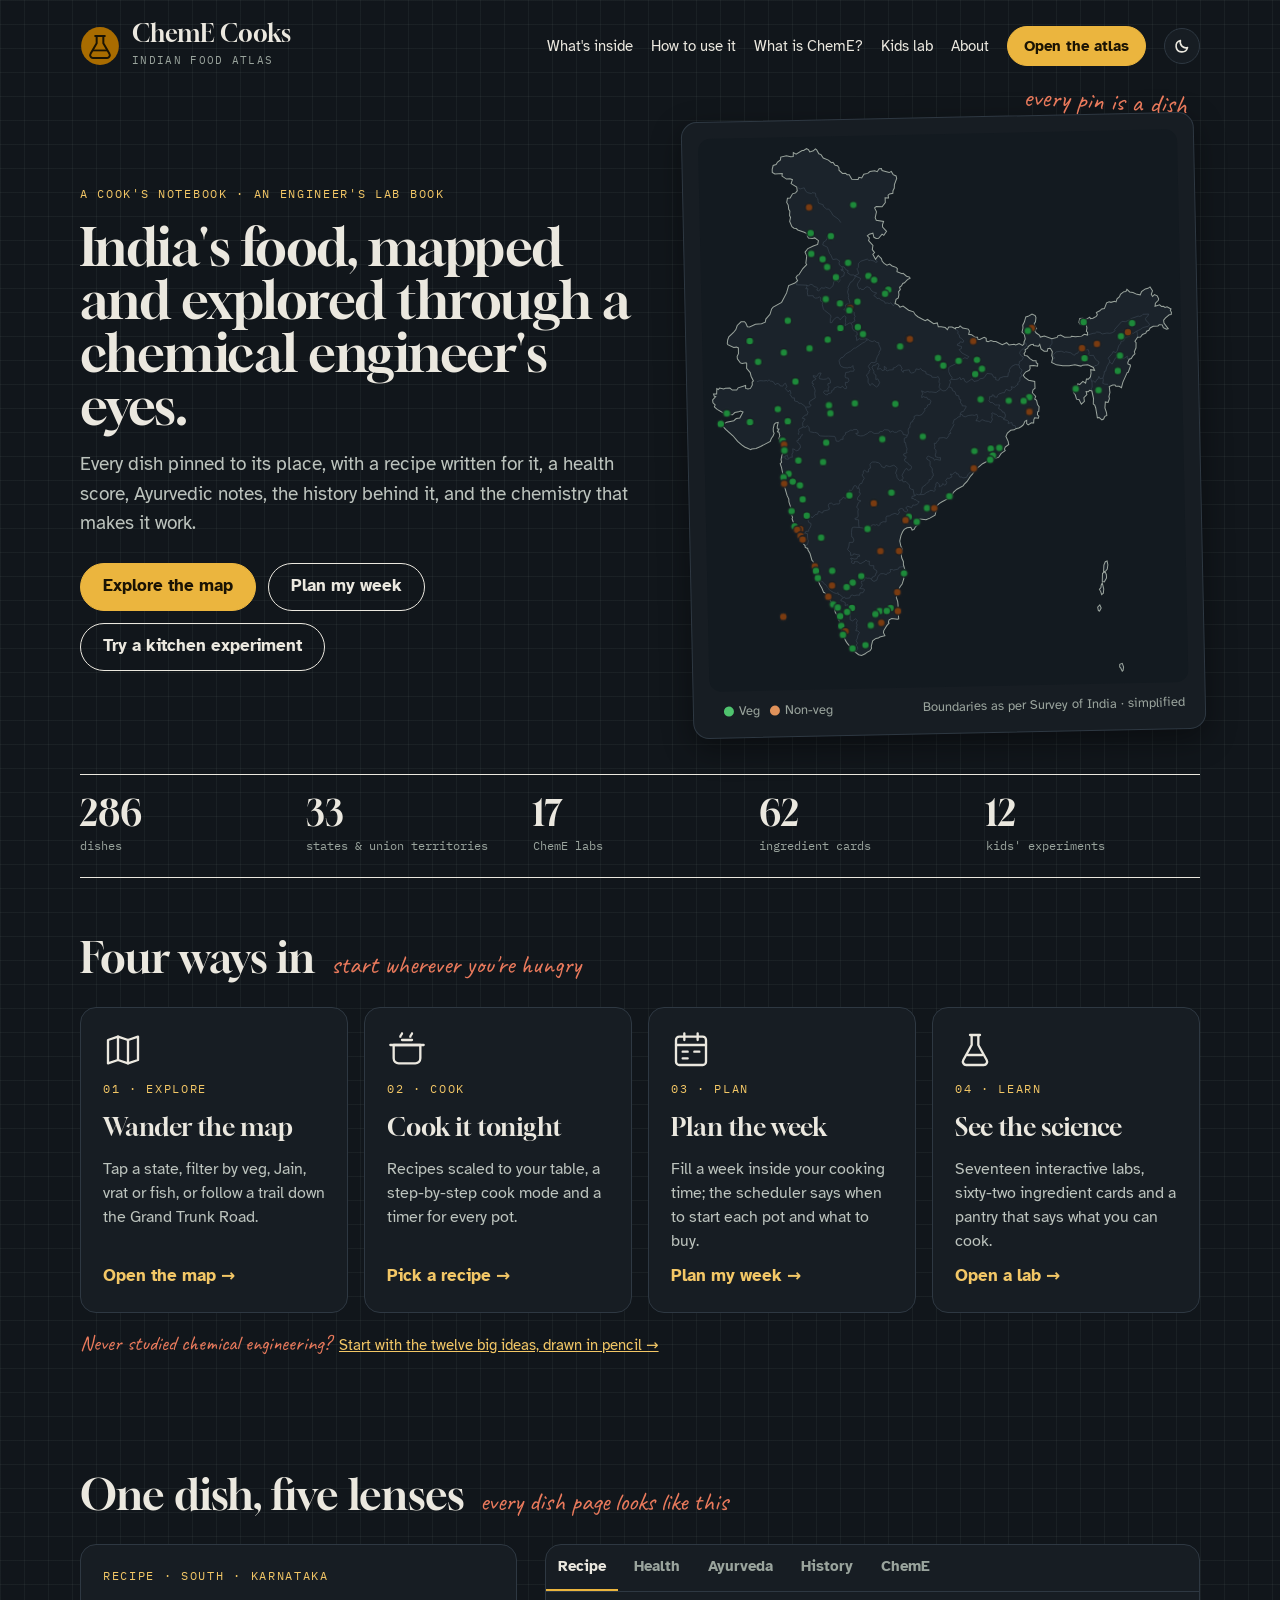
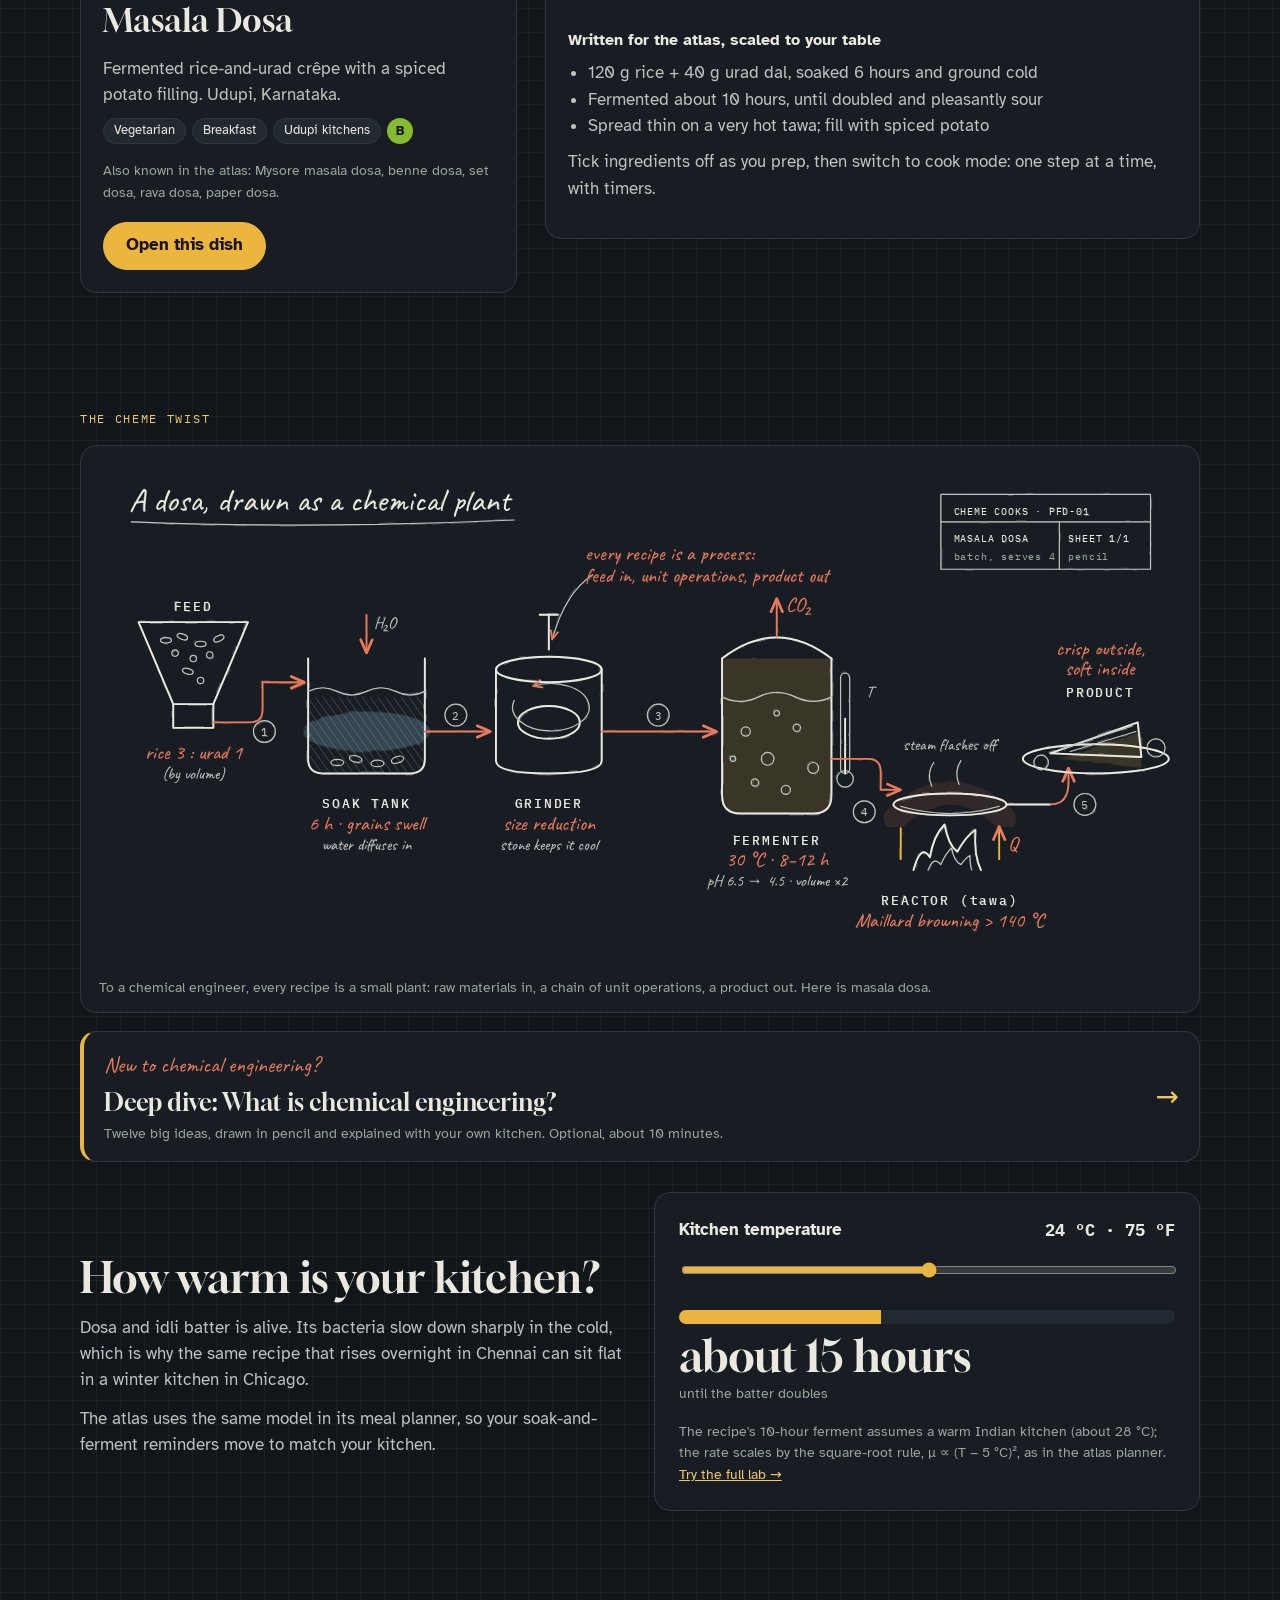
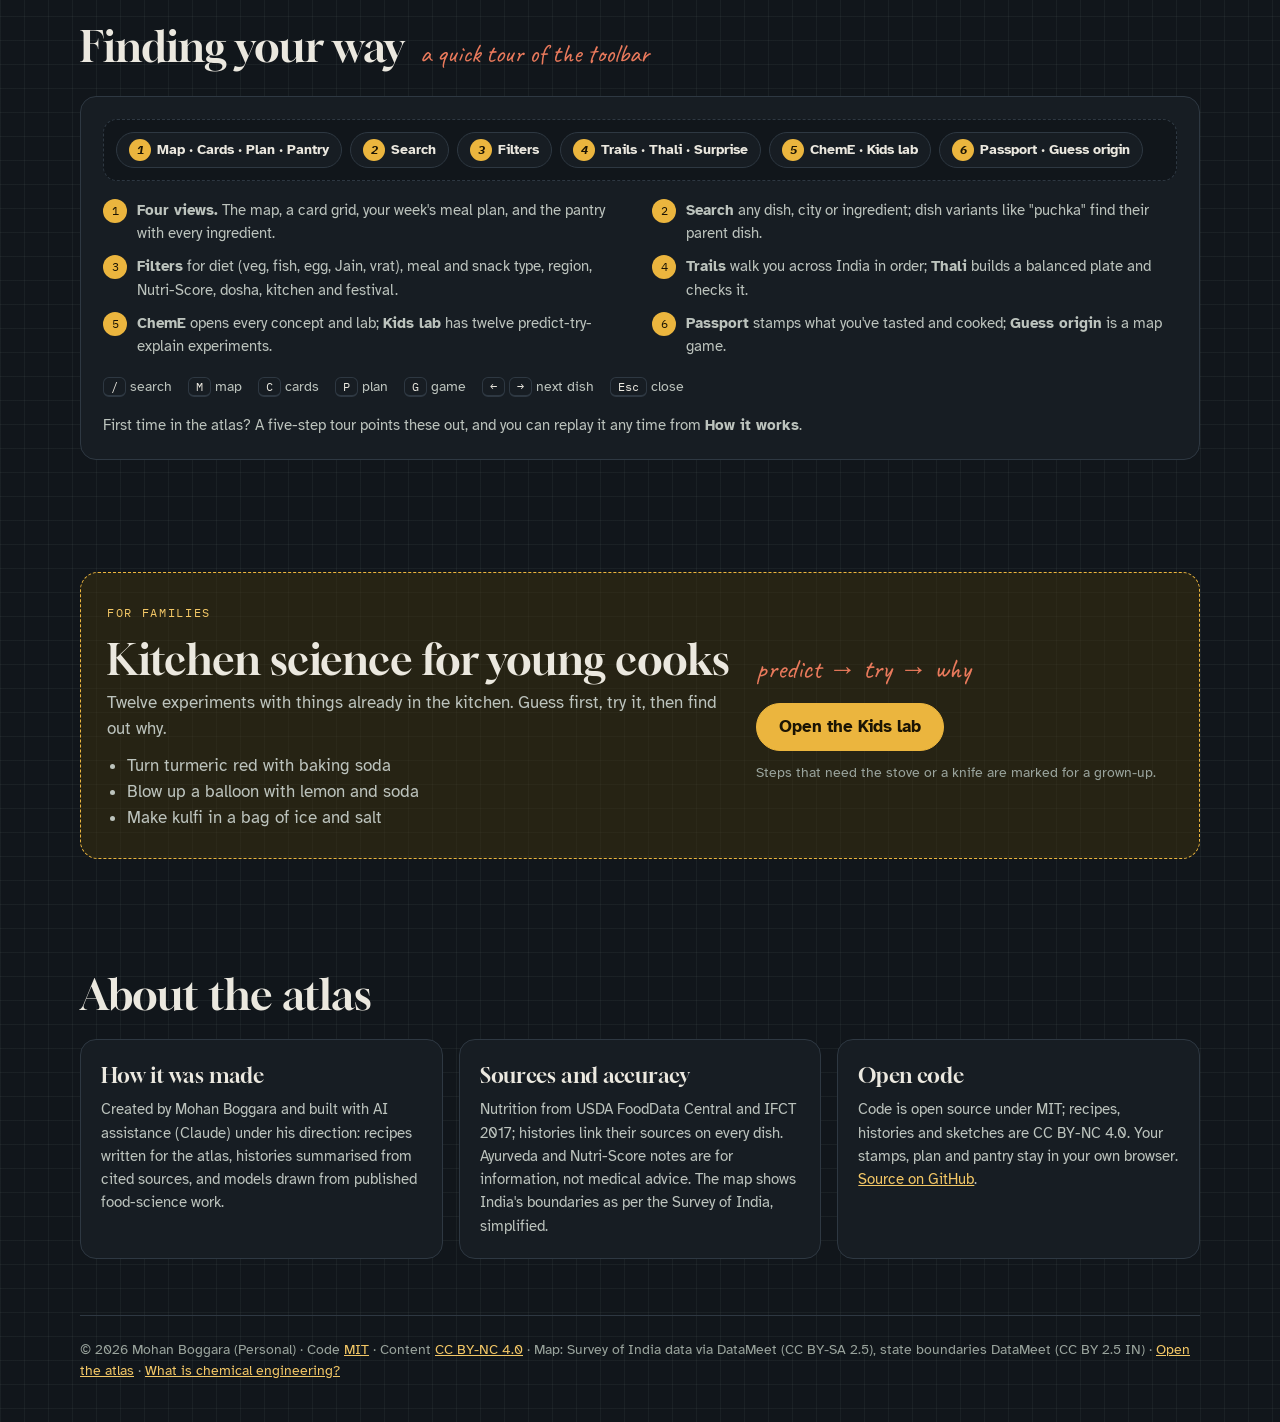
==== docs/index.html @ 9b55e1ed "Link the 'What is chemical engineering?' primer from across the atlas and landing page Co-Authored-B" ====
<!doctype html>
<html lang="en">
<head>
<meta charset="utf-8">
<meta name="viewport" content="width=device-width, initial-scale=1">
<title>ChemE Cooks: India's food, mapped and explored through a chemical engineer's eyes</title>
<meta name="description" content="An interactive atlas of 286 Indian dishes: recipes, Nutri-Score, Ayurveda, history, chemical-engineering labs, a meal planner and kitchen science for kids.">
<meta property="og:title" content="ChemE Cooks: India's food, mapped and explored through a chemical engineer's eyes">
<meta property="og:description" content="286 Indian dishes on a map, with recipes, history and the chemistry that makes them work.">
<link rel="preconnect" href="https://fonts.googleapis.com">
<link rel="stylesheet" href="https://fonts.googleapis.com/css2?family=Gloock&family=Atkinson+Hyperlegible:wght@400;700&family=IBM+Plex+Mono:wght@400;500&family=Caveat:wght@600&display=swap">
<link rel="icon" href="data:image/svg+xml,%3Csvg xmlns='http://www.w3.org/2000/svg' viewBox='0 0 36 36'%3E%3Ccircle cx='18' cy='18' r='17' fill='%23a96c00'/%3E%3Cpath d='M13 9h10M15 9v6.5L9.5 25a2.5 2.5 0 0 0 2.2 3.8h12.6a2.5 2.5 0 0 0 2.2-3.8L21 15.5V9' fill='none' stroke='%231b1404' stroke-width='1.8'/%3E%3C/svg%3E">
<script>(function(){var t;try{t=localStorage.getItem("cc-theme")}catch(e){}document.documentElement.setAttribute("data-theme",t==="light"?"light":"dark")})();</script>
<style>
:root{
  --paper:#eef1ea; --panel:#fafbf7; --panel-2:#e3e8dd; --rule:#cfd6c8; --grid:rgba(52,92,72,.08);
  --ink:#1b222a; --ink-2:#3e4852; --muted:#5d6862;
  --turmeric:#a96c00; --turmeric-ink:#7a4d00; --turmeric-soft:#f4e2ad; --chili:#b1381d; --veg:#1d8a3a; --nonveg:#7a3b10;
  --land:#fbfbf6; --sea:#e1e8e5; --state-line:#b8c1b4; --border:#46505b;
  --f-display:"Gloock",Georgia,serif; --f-body:"Atkinson Hyperlegible",system-ui,-apple-system,"Segoe UI",sans-serif;
  --f-mono:"IBM Plex Mono",ui-monospace,Menlo,monospace; --f-hand:"Caveat",cursive;
  --shadow:0 10px 30px rgba(27,34,42,.10);
}
@media (prefers-color-scheme: dark){:root:not([data-theme="light"]){
  --paper:#11161b; --panel:#171d23; --panel-2:#212931; --rule:#2e3842; --grid:rgba(200,225,210,.05);
  --ink:#ebe8df; --ink-2:#bcc3bd; --muted:#9aa49d;
  --turmeric:#ebb53e; --turmeric-ink:#f3c766; --turmeric-soft:#40330f; --chili:#ea7a5c; --veg:#4fc36e; --nonveg:#e0925a;
  --land:#1b232b; --sea:#131a20; --state-line:#3a4652; --border:#9aa49d; --shadow:0 10px 30px rgba(0,0,0,.4);
}}
:root[data-theme="dark"]{
  --paper:#11161b; --panel:#171d23; --panel-2:#212931; --rule:#2e3842; --grid:rgba(200,225,210,.05);
  --ink:#ebe8df; --ink-2:#bcc3bd; --muted:#9aa49d;
  --turmeric:#ebb53e; --turmeric-ink:#f3c766; --turmeric-soft:#40330f; --chili:#ea7a5c; --veg:#4fc36e; --nonveg:#e0925a;
  --land:#1b232b; --sea:#131a20; --state-line:#3a4652; --border:#9aa49d; --shadow:0 10px 30px rgba(0,0,0,.4);
}
*{box-sizing:border-box}
html{scroll-behavior:smooth}
body{margin:0;background-color:var(--paper);background-image:linear-gradient(var(--grid) 1px,transparent 1px),linear-gradient(90deg,var(--grid) 1px,transparent 1px);background-size:24px 24px;color:var(--ink);font-family:var(--f-body);font-size:17px;line-height:1.55}
a{color:var(--turmeric-ink)}a:hover{color:var(--chili)}
.wrap{max-width:1160px;margin:0 auto;padding:0 20px}
.mono{font-family:var(--f-mono)}
.kick{font-family:var(--f-mono);font-size:12px;letter-spacing:.14em;color:var(--turmeric-ink);text-transform:uppercase}
.hand{font-family:var(--f-hand);color:var(--chili)}
h1,h2,h3{font-family:var(--f-display);font-weight:400;margin:0}
h2{font-size:clamp(30px,4vw,42px);line-height:1.1}
section{padding:56px 0}
.btn{display:inline-flex;align-items:center;justify-content:center;min-height:48px;padding:0 22px;border-radius:999px;font-weight:700;text-decoration:none;border:1.5px solid var(--ink);color:var(--ink);background:transparent}
.btn:hover{background:var(--panel);color:var(--ink)}
.btn.acc{background:var(--turmeric);border-color:var(--turmeric);color:#1b1404}.btn.acc:hover{filter:brightness(1.05);color:#1b1404}
.card{background:var(--panel);border:1px solid var(--rule);border-radius:16px}
/* header */
.top{display:flex;justify-content:space-between;align-items:center;gap:14px;flex-wrap:wrap;padding:20px 0}
.brand{display:flex;align-items:center;gap:12px;text-decoration:none;color:var(--ink)}
.brand b{font-family:var(--f-display);font-weight:400;font-size:24px;line-height:1.1;display:block}
.brand small{font-family:var(--f-mono);font-size:11px;letter-spacing:.12em;color:var(--muted)}
.nav{display:flex;gap:18px;align-items:center;flex-wrap:wrap}
.nav a{color:var(--ink);text-decoration:none;font-size:15px}.nav a:hover{color:var(--turmeric-ink)}
.nav .btn{min-height:40px;font-size:15px;padding:0 16px}
/* hero */
.hero{display:grid;grid-template-columns:minmax(0,1.05fr) minmax(0,.95fr);gap:40px;align-items:center;padding:24px 0 40px}
.hero h1{font-size:clamp(34px,4.4vw,52px);line-height:1.02;letter-spacing:-.01em;margin:14px 0 18px}
.hero p.lead{font-size:19px;color:var(--ink-2);max-width:560px;margin:0 0 24px}
.ctas{display:flex;gap:12px;flex-wrap:wrap}
.mapcard{position:relative;padding:16px;transform:rotate(-1.2deg);box-shadow:var(--shadow)}
.mapcard .note{position:absolute;right:6px;top:-34px;font-size:27px;transform:rotate(4deg)}
.hmap{display:block;width:100%;height:auto;background:var(--sea);border-radius:12px}
.hmap .hl{fill:var(--land)}.hmap .hs{fill:none;stroke:var(--state-line);stroke-width:.7}.hmap .hb{fill:none;stroke:var(--border);stroke-width:1.1}
.hmap circle{stroke:var(--panel);stroke-width:1.4;opacity:0;animation:drop .5s cubic-bezier(.2,1.4,.4,1) forwards;transform-box:fill-box;transform-origin:center}
@keyframes drop{from{opacity:0;transform:translateY(-14px) scale(.6)}to{opacity:1;transform:none}}
.mapcap{display:flex;justify-content:space-between;gap:10px;flex-wrap:wrap;padding:10px 4px 0;font-size:13px;color:var(--muted)}
.mapcap i{display:inline-block;width:10px;height:10px;border-radius:50%;margin:0 5px 0 10px;vertical-align:-1px}
/* stats */
.stats{display:grid;grid-template-columns:repeat(5,minmax(0,1fr));gap:12px;border-top:1.5px solid var(--ink);border-bottom:1.5px solid var(--ink);padding:18px 0}
.stats b{font-family:var(--f-display);font-weight:400;font-size:36px;display:block;line-height:1.1}
.stats span{font-family:var(--f-mono);font-size:12px;color:var(--muted)}
/* four ways */
.shead{display:flex;align-items:baseline;gap:16px;flex-wrap:wrap;margin-bottom:22px}
.shead .hand{font-size:26px}
.ways{display:grid;grid-template-columns:repeat(4,minmax(0,1fr));gap:16px}
.way{padding:22px;display:flex;flex-direction:column;gap:10px;text-decoration:none;color:var(--ink);transition:transform .15s,box-shadow .15s}
.way:hover{transform:translateY(-3px);box-shadow:var(--shadow);color:var(--ink)}
.way h3{font-size:25px}.way p{margin:0;font-size:15.5px;color:var(--ink-2)}
.way .go{margin-top:auto;font-weight:700;color:var(--turmeric-ink)}
.way svg{stroke:var(--ink)}
/* lenses */
.lens{display:grid;grid-template-columns:minmax(0,.8fr) minmax(0,1.2fr);gap:28px;align-items:start}
.dishcard{padding:22px;display:flex;flex-direction:column;gap:10px}
.dishcard h3{font-size:32px}
.chips{display:flex;gap:6px;flex-wrap:wrap}
.chip{font-size:12.5px;border:1px solid var(--rule);border-radius:999px;padding:2px 10px;background:var(--panel-2)}
.ns{display:inline-grid;place-items:center;width:26px;height:26px;border-radius:50%;background:#85bb2f;color:#1b1404;font-weight:700;font-size:13px}
.tabs{display:flex;gap:4px;flex-wrap:wrap;border-bottom:1px solid var(--rule);margin-bottom:16px}
.tabs button{font:inherit;font-weight:700;font-size:15px;border:0;background:none;color:var(--muted);padding:10px 12px;border-bottom:2.5px solid transparent;cursor:pointer;min-height:44px}
.tabs button[aria-selected="true"]{color:var(--ink);border-bottom-color:var(--turmeric)}
.tabpanel{padding:20px 22px;min-height:230px}
.tabpanel h4{margin:0 0 8px;font-size:16px}
.tabpanel p{margin:0 0 10px;color:var(--ink-2)}
.tabpanel ul{margin:0 0 10px;padding-left:20px;color:var(--ink-2)}
.dosha{display:flex;gap:8px}.dosha span{font-family:var(--f-mono);font-size:13px;border:1px solid var(--rule);border-radius:8px;padding:4px 10px}
.pfd{display:flex;align-items:center;flex-wrap:wrap;gap:6px;margin:8px 0}
.pfd div{border:1.5px solid var(--ink);border-radius:8px;padding:6px 10px;font-size:14px;background:var(--panel)}
.pfd em{font-style:normal;color:var(--muted)}
.waysnote{margin:14px 0 0;font-size:15px}.waysnote .hand{font-size:21px;margin-right:4px}
/* chemE twist */
.deeplink{display:grid;grid-template-columns:1fr auto;gap:2px 16px;align-items:center;padding:16px 20px;margin:-8px 0 30px;text-decoration:none;color:var(--ink);border-left:4px solid var(--turmeric)}
.deeplink:hover{border-color:var(--turmeric);color:var(--ink)}.deeplink:hover .arr{transform:translateX(4px)}
.deeplink .hand{font-size:22px;grid-column:1}.deeplink b{font-family:var(--f-display);font-weight:400;font-size:24px;grid-column:1}
.deeplink small{color:var(--muted);font-size:14px;grid-column:1}.deeplink .arr{grid-column:2;grid-row:1/4;font-size:28px;color:var(--turmeric-ink);transition:transform .2s}
.pfdsk{width:100%;height:auto;display:block;--pencil:var(--ink-2);--lead:var(--ink)}
.pfdsk #pfdArt{filter:url(#pA)}
.pfdsk .ghost{opacity:.28}
.pfdsk .ln{fill:none;stroke:var(--lead);stroke-width:2.1;stroke-linecap:round;stroke-linejoin:round}
.pfdsk .ln.thin{stroke-width:1.3;stroke:var(--pencil)}
.pfdsk .hl{stroke:var(--pencil);stroke-width:1;opacity:.55}
.pfdsk .hfill{opacity:.7}
.pfdsk .pipe{fill:none;stroke:var(--chili);stroke-width:2;stroke-linecap:round}
.pfdsk .pipe.q{stroke:var(--turmeric)}
.pfdsk .mk{fill:none;stroke:var(--chili);stroke-width:1.6;stroke-linecap:round;stroke-linejoin:round}
.pfdsk .grain *{fill:none;stroke:var(--pencil);stroke-width:1.3}
.pfdsk .bub *{fill:none;stroke:var(--pencil);stroke-width:1.3}
.pfdsk .hd{font-family:var(--f-hand);font-size:36px;fill:var(--lead)}
.pfdsk .lb{font-family:var(--f-mono);font-size:14px;letter-spacing:.14em;fill:var(--lead);font-weight:500}
.pfdsk .nt{font-family:var(--f-hand);font-size:22px;fill:var(--chili)}
.pfdsk .nt.sm{font-size:18px;fill:var(--ink-2)}
.pfdsk .sn{font-family:var(--f-mono);font-size:12px;fill:var(--pencil)}
.pfdsk .tb{font-family:var(--f-mono);font-size:11px;letter-spacing:.08em;fill:var(--lead)}
.pfdsk .tb.sm{fill:var(--muted)}
.pfdsk .w-blue{fill:#7fb2c9;opacity:.28}
.pfdsk .w-yel{fill:var(--turmeric);opacity:.16}
.pfdsk .w-red{fill:none;stroke:var(--chili);stroke-width:26;opacity:.12;stroke-linecap:round}
.pfdsk #pfdWash{filter:url(#pfdB)}
.pfdfig{margin:14px 0 26px;padding:12px}
.pfdscroll{overflow-x:auto;-webkit-overflow-scrolling:touch}
.pfdfig figcaption{font-size:14px;color:var(--muted);margin:8px 6px 2px}
@media (max-width:760px){.pfdscroll .pfdsk{min-width:760px}.pfdfig figcaption::after{content:" Swipe sideways to see the whole plant."}}

.twist{display:grid;grid-template-columns:minmax(0,1fr) minmax(0,1fr);gap:28px;align-items:center}
.lab{padding:24px}
.lab label{display:flex;justify-content:space-between;font-weight:700;margin-bottom:8px}
.lab input[type=range]{width:100%;accent-color:var(--turmeric);height:32px}
.gauge{height:14px;border-radius:7px;background:var(--panel-2);overflow:hidden;margin:16px 0 8px}
.gauge i{display:block;height:100%;background:var(--turmeric);transition:width .25s}
.big{font-family:var(--f-display);font-size:44px;line-height:1.1}
.lab small{color:var(--muted)}
/* nav guide */
.guide{padding:22px}
.bar{display:flex;flex-wrap:wrap;gap:8px;align-items:center;padding:12px;border:1px dashed var(--rule);border-radius:14px;background:var(--paper)}
.bar span{display:inline-flex;align-items:center;gap:6px;border:1px solid var(--rule);background:var(--panel);border-radius:999px;padding:6px 12px;font-size:14px;font-weight:700}
.bar .n{display:inline-grid;place-items:center;width:22px;height:22px;border-radius:50%;background:var(--turmeric);color:#1b1404;font-size:12px;font-family:var(--f-mono)}
.legend{display:grid;grid-template-columns:repeat(2,minmax(0,1fr));gap:10px 24px;margin-top:18px}
.legend div{display:flex;gap:10px;align-items:flex-start;font-size:15px;color:var(--ink-2)}
.legend .n{flex:none;display:inline-grid;place-items:center;width:24px;height:24px;border-radius:50%;background:var(--turmeric);color:#1b1404;font-size:12px;font-family:var(--f-mono)}
.keys{display:flex;gap:16px;flex-wrap:wrap;margin-top:18px;font-size:14px;color:var(--ink-2)}
kbd{font-family:var(--f-mono);font-size:12px;border:1px solid var(--rule);border-bottom-width:2px;border-radius:6px;padding:1px 7px;background:var(--panel);color:var(--ink)}
/* families + about */
.fam{display:grid;grid-template-columns:minmax(0,1.2fr) minmax(0,.8fr);gap:24px;align-items:center;padding:26px;border:1.5px dashed var(--turmeric);border-radius:18px;background:color-mix(in srgb,var(--turmeric-soft) 45%,transparent)}
.fam ul{margin:10px 0 0;padding-left:20px;color:var(--ink-2)}
.about{display:grid;grid-template-columns:repeat(3,minmax(0,1fr));gap:16px}
.about .card{padding:20px}.about h3{font-size:21px;margin-bottom:6px}.about p{margin:0;font-size:15px;color:var(--ink-2)}
footer{border-top:1px solid var(--rule);padding:24px 0 40px;font-size:13.5px;color:var(--muted)}
/* reveal */
.rv{opacity:0;transform:translateY(14px);transition:opacity .6s,transform .6s}.rv.on{opacity:1;transform:none}
@media (prefers-reduced-motion:reduce){*{animation:none!important;transition:none!important}.hmap circle{opacity:1}.rv{opacity:1;transform:none}html{scroll-behavior:auto}}
@media (max-width:900px){
  .hero,.lens,.twist,.fam{grid-template-columns:1fr}
  .ways{grid-template-columns:repeat(2,minmax(0,1fr))}
  .about{grid-template-columns:1fr}
  .stats{grid-template-columns:repeat(3,minmax(0,1fr))}
  .mapcard{transform:none}
}
@media (max-width:560px){
  body{font-size:16px}
  .ways,.legend{grid-template-columns:1fr}
  .stats{grid-template-columns:repeat(2,minmax(0,1fr))}
  .nav a:not(.btn){display:none}
  section{padding:40px 0}
}
.themebtn{display:inline-flex;align-items:center;justify-content:center;width:36px;height:36px;border-radius:999px;border:1px solid var(--rule);background:var(--panel,transparent);color:var(--ink);cursor:pointer;padding:0;flex:none}
.themebtn:hover{border-color:var(--ink)}.themebtn .i-moon{display:none}
:root[data-theme="dark"] .themebtn .i-sun{display:none}:root[data-theme="dark"] .themebtn .i-moon{display:block}
@media (prefers-color-scheme: dark){:root:not([data-theme="light"]) .themebtn .i-sun{display:none}:root:not([data-theme="light"]) .themebtn .i-moon{display:block}}
</style>
</head>
<body>
<div class="wrap">
<header class="top">
  <a class="brand" href="./">
    <svg width="40" height="40" viewBox="0 0 36 36" aria-hidden="true"><circle cx="18" cy="18" r="17" fill="#a96c00"/><path d="M13 9h10M15 9v6.5L9.5 25a2.5 2.5 0 0 0 2.2 3.8h12.6a2.5 2.5 0 0 0 2.2-3.8L21 15.5V9" fill="none" stroke="#1b1404" stroke-width="1.8" stroke-linejoin="round"/><path d="M11.5 22h13" stroke="#1b1404" stroke-width="1.6"/></svg>
    <span><b>ChemE Cooks</b><small>INDIAN FOOD ATLAS</small></span>
  </a>
  <nav class="nav" aria-label="Main">
    <a href="#lenses">What's inside</a>
    <a href="#guide">How to use it</a>
    <a href="cheme/">What is ChemE?</a>
    <a href="atlas/#kids">Kids lab</a>
    <a href="#about">About</a>
    <a class="btn acc" href="atlas/">Open the atlas</a>
    <button class="themebtn" type="button"><svg class="i-sun" width="16" height="16" viewBox="0 0 16 16" fill="none" stroke="currentColor" stroke-width="1.6" stroke-linecap="round" aria-hidden="true"><circle cx="8" cy="8" r="3"/><path d="M8 1v1.6M8 13.4V15M1 8h1.6M13.4 8H15M3 3l1.1 1.1M11.9 11.9 13 13M3 13l1.1-1.1M11.9 4.1 13 3"/></svg><svg class="i-moon" width="16" height="16" viewBox="0 0 16 16" fill="none" stroke="currentColor" stroke-width="1.6" stroke-linejoin="round" aria-hidden="true"><path d="M13.5 9.6A5.8 5.8 0 0 1 6.4 2.5a5.8 5.8 0 1 0 7.1 7.1z"/></svg></button>
  </nav>
</header>

<main>
<section class="hero" aria-labelledby="h1">
  <div>
    <span class="kick">A cook's notebook · an engineer's lab book</span>
    <h1 id="h1">India's food, mapped and explored through a chemical engineer's eyes.</h1>
    <p class="lead">Every dish pinned to its place, with a recipe written for it, a health score, Ayurvedic notes, the history behind it, and the chemistry that makes it work.</p>
    <div class="ctas">
      <a class="btn acc" href="atlas/">Explore the map</a>
      <a class="btn" href="atlas/#plan">Plan my week</a>
      <a class="btn" href="atlas/#kids">Try a kitchen experiment</a>
    </div>
  </div>
  <div class="card mapcard">
    <span class="note hand" aria-hidden="true">every pin is a dish</span>
    <a href="atlas/" aria-label="Open the atlas map"><svg class="hmap" viewBox="0 0 520 600" role="img" aria-label="Map of India with a pin for each dish's place of origin">
<path d="M82.1,323.9L81.2,320L79.7,319.5L81.3,316.6L79.6,316.3L79.5,314.1L80.6,309.3L77.9,309.8L76.3,311.3L75.1,316.1L75.2,319.2L76,321L74.8,324.1L72.8,326.6L71.6,329.7L61,335.1L56,337.1L51.2,337.7L50.3,338.4L43.7,335.3L40.5,333L36.2,328.9L31.2,322.8L23.5,315.8L19,310.6L17.7,308.2L18.9,305.9L22.7,309.2L24.7,307.9L32.5,306.5L35.2,304.2L39.1,303.7L42.7,297.2L40,296.1L37.9,297L33.8,297.7L31.2,300L26.5,299.5L22.3,298.4L14.7,293.8L11.7,291.1L12.6,288.9L10.3,286.6L10,283.4L13.4,279.9L11.9,279.5L11.1,277.1L14.5,277.1L14.8,271.3L16.3,272.3L17.9,270.7L22.2,271.9L24.2,271.1L29,271L31.5,273.2L36.4,273.3L38,270.9L46.1,268.5L46.1,271.7L48.6,272.3L51.3,271.8L53.4,268L53.3,265L54.7,263.8L52.3,258.6L51.4,254.6L47.6,249.9L47.8,244.6L47.2,243.8L42.9,244.6L40.9,243.9L37.8,239.5L37.6,236.6L39.1,233.8L39.1,227.6L37,226.7L34.1,227.1L27.7,223.9L27.2,222.7L27.7,218.7L29,215.4L33.9,211L36.8,207.6L38.4,203.2L42.6,199.3L46.4,199.3L47.8,201L49.4,204.8L51.8,205.1L58.2,202.4L64.8,201.9L68.9,200.2L69.6,196.9L74.2,191.8L76.1,186L77.8,184.1L87.1,179.1L92.7,169L95.1,161L101.9,158.5L104.9,156L103.3,152.6L104.8,150.1L106.5,149.5L110.9,142.9L115.1,138.7L114.3,137.1L115.4,129.3L113.7,125.2L116.8,121.3L122.7,118.7L127.5,117.1L128.5,113L124.5,109.9L121.7,110.5L117.7,109.9L116.6,108.1L116.5,105.2L113.2,103.5L106.3,100.9L104.6,99.3L102.2,98.9L100,97.2L97.7,91.4L98.7,87.1L97.7,85.1L98.1,80.4L96.9,78.2L96.5,73.7L94.9,70.8L95.8,66.2L98.7,66L101.4,61.6L104.7,60.6L106.6,58.5L106.1,54.2L100.1,50.4L101.6,46.2L99,45.2L95.1,45.4L90.4,42.1L90.7,39.4L82.7,39.6L79.9,37.8L79.9,34.5L81,30.4L84.2,29.4L85.9,26.7L89.1,24.5L89.5,21.4L95.6,20.1L100.2,21.3L103,21L103.2,16.8L106.2,18.7L112.8,14.8L114.5,14.8L117.6,12.9L119.7,14L121.1,16.5L125,15.4L127.2,13.4L128.6,14.5L130.9,18.7L133.2,19.7L135.6,23.4L141.1,25.8L144.3,28.6L146,28.3L148.3,31.5L150.9,32.1L152.4,34.4L152.4,37L156.1,40.6L159.3,40.4L161.1,42.1L163.4,42.1L166.1,47L172.9,47.4L173.9,45.1L176.9,45.9L179.2,42L183.5,41.1L185.9,39.2L191.1,38.4L193.8,39.5L196,36.4L198.5,36.2L199.1,38.3L206.8,40.7L209.1,39.5L211.1,43L214.2,44.5L214.8,47.3L212.2,53.8L212,57.6L210.5,60.5L210.3,63.3L206.7,63.9L205.1,65.2L205.5,68.2L201.8,68L201.9,73.3L198.3,77.6L192,77.2L190.2,78.8L192.1,83L190.6,89.4L191.7,92.2L199.6,93.7L198.3,97.3L198.4,99.6L202.6,104.4L199.5,108.7L197.7,107.4L193.8,111.7L191.1,112L188.8,110.6L187.7,106.1L183.8,107.1L181.7,108.9L183.8,111.1L182.9,114L187.5,119.5L186.7,123.9L189.1,127.2L187.2,129L190,134.5L193,130.4L196.4,133.9L197.2,136.9L199.2,139.2L202.2,141.1L205.2,140.1L207.9,142.1L212.1,143.7L213.5,145.1L213,148.4L218.5,150.8L219.6,150.4L223.3,153.6L226.5,154.6L227.1,155.9L224.2,157.3L220.9,160.7L219,161.4L217.5,164L215.5,165.4L216.2,168L214.3,170.1L214.6,173.4L213.8,176.9L211.4,178.4L210.2,182.9L213.8,184.8L215.5,187L218.8,185.8L224.8,190.5L230.1,192.4L231.9,195.5L234.6,197.8L242.5,202.2L245,201L251.6,205.8L255.6,205L256.6,209.2L259.7,209.2L264.2,210.2L266.4,212.6L267.9,209.7L271.5,209.8L275.2,211.7L275.6,210.4L278.7,210.5L280.3,208.8L283,211.2L289.1,212.4L290.3,214.6L289.4,218.1L292.6,218.5L296.1,221.4L299,221.5L299.2,223.6L301.4,224L306.1,221.7L308.3,222.9L308.4,225.8L310.3,226.5L313.4,225.4L316.2,226.4L318.8,226.4L325.6,230.1L330.4,228L332.9,230.5L338.4,229.8L340.3,230.7L343.9,229.3L347.6,231.4L349.1,229.9L349.3,227.6L350.7,224.4L349.8,219.4L347.3,216.9L348.5,212.6L348.3,209.4L350.1,206L351.8,200.5L354.3,199.9L358.6,197.4L362,199.2L362.8,201.5L362.2,206L360.8,208L361.1,210.1L363.1,213.6L361.5,214.2L361.4,216.3L362.8,218.2L366.3,220.9L367.1,222.7L371.5,221.7L379.6,224.7L385.4,223.4L386.1,221.7L389.2,220.9L393.4,223.4L400.3,223.2L400.9,222.5L405.2,223.2L412,222.6L414.9,220.6L418.4,221.5L418.5,218.8L417.2,217.5L417.9,213.6L417,210L410.7,209.6L409.2,207.6L410.3,203.4L413.7,203.2L414.6,204.9L417.7,204.2L421.2,202.2L422,203.8L424.6,203.4L428.3,201.5L429.5,199.7L428.5,197.2L432.2,195.5L434.4,193.6L437.3,193.2L439.8,187L442.6,186L444.5,186.6L448.6,185.5L450.1,186.2L451.2,182.9L454,180.7L455,178.1L458.8,175.3L461,175.2L462.2,172.9L465.1,175.7L468.7,176.4L472.9,178.5L476.5,179.1L478,175.5L482.1,172.8L485.1,172.2L487.3,170.7L489.9,175L488.5,178.8L489.8,181.2L491.9,179.2L494.9,180.6L496.4,183.9L496,185.4L492.8,188.5L492.3,191.8L497.3,190.4L499.3,192.2L501.4,192L503.1,193.4L505.3,192.6L509.6,195.2L508.8,196.5L510,199L509.6,201.3L507.5,201.4L503.4,204.7L501.3,207L501.6,210.2L506.1,216.5L504.2,217L500.8,215.3L499.7,212.2L496.5,211.9L495,213.3L489.9,213.6L486.5,215.3L485,217.8L482.6,218.7L481.6,220.9L478,222.2L475.9,225L472.7,225.1L469.7,229.4L470.9,230.9L470.7,236.5L468.8,240.9L469.4,243L467.4,244.9L465.3,248.1L463.1,248.7L461.5,252.1L461.6,253.9L464.1,255L464.2,256.4L461.7,262.9L460.7,263L455.7,273.4L454,279.4L451.5,277.8L447.9,277.8L447.1,276.5L444.6,276.4L440.8,277.9L441.4,284.5L440.2,288.7L440.7,291.2L439.1,295.2L436.2,294.5L435.6,301L437.2,306.1L437.5,309.2L435.3,310.2L433.9,313.1L432,313.9L428.9,311.2L427.2,311.7L425.6,300.9L424.6,297.7L423.1,296.6L423.4,290.4L421.8,282.4L419.2,281.6L418,283.1L415.6,282.8L416.3,286.2L413,289.5L413.5,293.5L410.1,296.4L407.8,291.5L405,290.9L403.7,286.1L402.1,284L402.1,281.2L404.3,276.8L405.6,276.8L406.7,274.4L408.9,275L412.3,271.8L415.2,273.7L416.2,269.2L418.3,269.4L420.6,266.9L421.3,263L421,259.2L425.2,260L424,256.9L418,253.9L412.3,254.2L410.5,255.1L404,253.5L397.8,254.4L390.9,254.2L384,253.2L378.8,250.4L380,245.7L379.1,243.2L379.8,238.8L377.8,235.4L375.1,235.2L374.3,238.3L370.9,238.1L367.6,235.6L366.3,230.6L364.8,232.6L359.7,231.8L359.3,230.4L356.5,230.9L353.7,232.6L353.2,234.3L350.3,236.2L350.6,237.9L349.1,240.3L349.5,242.2L352.6,243L355.3,245.9L358.7,248.2L361.9,248.2L362.1,250.5L363.7,251.6L363.4,254.3L359.3,253.5L355.1,253.6L355.3,256.8L354.3,258.5L350.3,260.3L347.7,263.8L349.2,266.1L353.4,269.3L360,270.8L360.2,278L357.9,279.9L357.2,283.1L360.7,287L359.6,289.8L361.6,291.2L362.5,295.9L364.2,298.2L363.7,303.4L362.5,303.8L362.2,306.9L363.7,308.5L363.1,310.8L359.1,310.2L358.2,312.1L357.9,315.8L355.5,315.6L351.9,317.8L350.3,316.3L350.4,312.7L348.4,313.8L346.8,317.3L344.6,319.3L341.7,320.9L338.4,321.5L336.8,322.8L332.8,323.2L329.2,326.1L327.5,329.7L329.8,335.2L330.4,338.5L326.5,341.3L325.6,343.5L326.4,345.1L322,348L319.2,352.1L313.7,354L307.6,355.7L301.6,358.8L293.7,365L290.3,370L288.3,371.9L284.3,377.7L280.8,381L280.3,382.2L273.1,385.9L269.2,389.3L268.2,391.2L264.7,395.2L256.7,399.2L253.4,401.2L248.9,405.4L247.9,407.7L250,408.9L248.8,413.6L243.1,416.7L238.9,418.4L232.4,417.3L230.9,418.1L229,424.3L227.2,425.7L225.7,428.6L223.6,429.2L222.2,426.1L218.1,426.7L215,428.3L213.2,430.8L211.3,435L209.9,440.9L211,446.6L212.5,449.6L211.3,456.4L211.7,459.3L213.4,463.4L213.3,466.5L215,472.7L213.4,479.7L213.5,481.6L211.5,487.6L209.4,490.2L206.7,495L204.9,502L206.3,506.6L206.6,510.2L206.5,517.9L207,525.3L205.6,525.7L199.4,524.7L196.6,526.2L195.7,528.6L196.4,529.8L193.9,532.4L190.5,537.7L190.1,540L191.6,543.2L186.1,544.6L184.4,545.7L181.8,546L178.2,548.6L176.6,554.4L176.8,556.8L175.2,559.2L171.3,561.2L169.8,562.5L165.9,564.1L162.7,563.3L157.2,558.9L150.5,550.5L149,548L145.7,540.6L144.1,531L140.6,521.2L138.2,516.4L137.4,511.9L135.4,506.5L133.3,504.4L132.1,500.9L126.9,494.9L126.1,494.9L124.2,490.1L122.2,486.5L119.3,479.3L117.3,470.4L116.9,466.8L115.5,461.1L114.2,459.9L112.2,452.4L110.1,448.6L109.8,446.8L107.2,445.6L107,443.7L105,441.3L103.4,435.7L101.3,432.9L100.2,429.4L98.2,425.5L96.4,424.3L96.2,422.1L93.5,414.1L94.1,412.7L93.3,410.5L92.9,403.8L90.5,395.9L90.4,392.8L88.6,388.8L86.1,379.3L86.4,377.2L84.7,371.4L84.8,367.2L83.2,358.1L81.9,354.1L83.4,352.8L82.9,349.6L84.1,344.5L85.8,341.8L86,339.9L84.3,334.5L81,326.8ZM448.6,578.7L450,582.7L449.3,586.4L448.4,587.1L446.8,583.6L445.7,582.6L445.9,579.6ZM425.6,514.7L427,518.1L425.2,521.4L423.9,520.8L423.2,517ZM428.7,490.9L430.2,497.5L429.7,502.1L427.8,503.6L426.9,500.3L425.5,497.9L427.2,495.9L427.5,493.3ZM432.2,479L433.4,482.1L433.5,485.6L431,489.8L428.8,489.3L429.2,480.5ZM434.5,467.3L435.2,471.3L434.5,476.1L432.9,477.9L430.4,479L430.9,471.6L432.5,468Z" class="hl"/>
<path d="M472.6,225.1L472.5,221.2L471.9,218.4L476.4,216.3L478.7,214.7L484.2,213.4L486.1,211.8L483.7,208.3L482.2,207.3L481.6,204.8L484.2,202.2L485.3,200.2L479,200.3L477.5,201.8L475.1,202.6L473.8,202.1L466,204.8L464.3,206.1L459.9,207.9L456,207.5L447.9,216.1L448.4,217.5L445.3,219.6L442.4,220.2L439.5,219.8L434.3,220.7L431.9,218.9L428.4,218.4L426.8,219.7L424.4,219.8L420,221.1L418.6,221.1M471.9,218.4L468.2,220.7L466.6,220.4L465.1,222.8L463.2,224.1L460.6,224.6L458.2,226.5L457.7,228.5L454.4,229.5L454.2,231.8L452.1,233.5L450.4,238.9L449.1,241.3L445.7,240.1L445,241.8L440,247.4L441.8,249.2L441.8,251.2L438.5,256.6L437.2,261.2L435.8,261.4L435.6,263.9L434.1,268.6L430.9,269.3L429.8,266.6L428.6,269.8L427.4,270.2L425.7,273.2L424,271.6L421.7,271.7L420.3,266.9M424,256.9L425.7,254.9L427.5,254.8L429.5,253.5L430.2,251.1L426.5,248.1L424.3,243.7L420.5,243.8L419.2,242.6L419.7,240.7L418.9,237.5L414.4,237.6L413.5,236L411.9,237.4L411.8,239.2L410.1,239.6L409.2,237.8L407.4,241L405.1,241.4L404.1,243.1L402.4,242.6L399.9,240.5L394.4,239.2L392.9,239.9L389.5,238.5L384.1,239.1L381.2,241.7L380.2,243.5L382.4,245.8L379.9,246.9L379.5,248.5M377.2,235.1L377.1,233.5L379.7,229.6L379.5,224.8M137,109.1L138.2,110.3L136,113.7L134,114.5L133,117.7L138,120.3L140.2,127.1L141.6,129L143.6,133.8L147.4,133.3L151.1,135.6L150.3,137.2L150.7,139.9L153.3,141.8L154.4,144.8L154.2,146.2L152.9,146.2L152.2,144.6L154.4,144.8M106.8,443.6L109.7,442.6L110.7,438.6L110,436.8L109.9,430.8L107.3,430.1L108.1,428.3L111.3,428.1L111.3,426.6L112.7,424.7L113.8,422L114,419.8L111.6,418.7L110.3,414.7L110.8,413.9L114.7,412.4L115.1,413.9L118.7,410.3L121.2,409.9L122.4,406.7L124.6,407.4L125.7,408.7L127.1,408.3L127.5,406.6L132.4,405.6L134.3,404.7L133.1,400.3L134.4,398.3L136.8,398.2L138.6,399.9L142,399.1L144.6,399.3L145.7,398L145.6,395.1L147.2,394.9L149.6,392L151.9,393.5L152.6,391.6L155.8,388.8L156.4,384.3L158.3,385L159.6,383.9L161.4,380.2L162.7,379.6L164.4,380.6L164.9,382.8L166.8,382.4L167.5,384.9L166.8,387.1L168.1,387.7L167.9,389.4L165,393.2L164.9,395.2L168.7,396.4L166.1,398L163.8,403.3L165.8,405L165.1,407.4L165.3,412.9L164.4,414.5L161.7,415.3L162.2,416.5L165.7,416.9L165.7,421.7L166.1,425.2L160.4,424.7L158.4,425.5L157.7,430.4L157.9,435.4L159.2,436L160.1,438.8L159.2,441.2L155.1,441.2L154.6,445.2L153.1,448.9L156.3,452.3L156.2,455.3L159.1,454.9L159.6,453.6L163.5,454.7L165.9,455L166.1,456.4L164,456.6L163,459.1L160.1,459.4L156.7,458.2L156.1,459.1L157.9,460.9L156.8,462.7L158.3,464.3L160.2,463.9L160.1,462.1L164.4,462.5L165.3,464L167.1,464.4L171.7,462L172.7,460.7L174.3,462L176.5,462.1L176.1,465.8L177.8,467L181.1,467L181.1,470.4L184.1,472.4L184.5,474.4L183.4,475.1L182.6,477.9L178.9,479.9L178.5,481.7L175.8,480.3L174.3,480.6L171.7,479.8L170,483.3L167.6,483.4L167.2,485L168.1,487.1L167.8,488.8L165.4,491.5L169.8,492L170.6,493.1L168.8,496.1L165.7,496.2L165,498.8L162.3,498.5L159.1,499.2L157.4,498.4L155.6,498.8L154.3,501.5L149.7,501.9L148.7,500.4L147.4,501.1L143.5,497.6L141.9,497.5L141.8,495.5L140,496.4L137,495.4L132.6,492.4L129,487.1L126.4,485.1L125.4,483.3L121.3,481.4L120.4,481.7M439.6,275.5L436.1,275.3L433.8,274.3L434.5,270.4L434.1,268.6M441.8,251.2L444.4,253.7L448.4,246.7L451.3,246.3L455,248.1L458.4,247.1L461.1,245.3L460.8,247.8L462.9,248.9M421.2,281.7L421.1,280L422.2,278.3L422.2,272.6L421.7,271.7M154.2,146.2L155.9,147.7L155.2,151.7L152.8,152.6L150.7,154.6L151,156.9L149.4,158.4L146.9,157L144.3,157.5L143.3,162.2L139.7,165.4L135.1,163.6L133.6,164.8L130.5,164.2L127.6,167.7L125.5,166.5L126.8,164.8L125.4,163.5L122.4,162.6L121.3,160.9L119.2,160.1L116.5,161.8L114.4,161L103.5,160.4L104.8,156M114.4,161L115,162.6L113.6,165L116,164.9L115.2,168.7L115.7,172.6L121.5,172.6L121.9,174.2L123.9,175.3L126.2,175.1L128.2,174.1L129.7,175L129.4,178.6L131.6,179.7L131.2,182.6L132.3,187.4L133.6,188.8L139.9,193.9L140.4,196.2L139.6,197.8L139.4,202.4L141.4,202.2L142.7,199.5L146.1,196.7L148.1,196.5L150.3,199.4L152.3,197L155,195.2L156.7,196.7L156,199.6L156.2,202.3L155.4,205.8L160.7,202.9L162.1,203.4L163.3,206.3L163.1,208.7L164.8,211.4L167.8,212.5L168.6,215.7L166.5,217.1L167.6,218.5L167.7,222.3L170.6,220.3L172.4,220.9L179.2,220.5L178.3,222.2L176.1,224.4L174.4,224.9L166.2,230.4L164.8,230.5L160.7,233.8L155.5,236.5L152.5,240.1L150.1,240.7L148.1,243.8L148.8,247.4L150.2,250L153.4,251.4L157.7,251.8L158.6,251L160.8,251.6L163,249.3L163.4,252.5L164.4,253.3L163.7,255.5L160.2,255.4L158.6,256.3L155.1,256.7L154.3,260.6L154.7,262.4L157.7,262.9L158.4,265.6L156.8,267.7L154.5,267.3L154.4,270.4L155.9,272.4L155.5,274L153.8,274.3L151,271.4L149.6,273.2L145.8,271.9L141.9,273.4L142.1,274.8L139.3,276.2L139.7,277.6L138,278.7L135.3,279.3L134.6,280.7L132.3,279.9L130.5,277.9L131.6,276L135.9,276.6L135.6,273.6L136.8,272L135.4,270.1L135.6,268.3L138.3,267.8L138.3,265.5L137.1,262.7L135.7,262L133.8,263.4L130.5,263.6L126.5,262.9L126.2,261.3L128.4,256.7L125.9,256.8L123.5,260.3L119.6,259.4L120.2,261.3L122.3,261.9L122.5,263.3L118.9,265.3L118.2,267.6L120.1,268.4L118.8,270.1L120.3,271.9L121.5,275.4L120.9,278.9L121.5,283.5L115.2,287.3L114.7,290.1L116.9,291.5L114.6,293.4L112,293.2L110.9,294.2L110,292.3L105.8,289.1L103.4,289L102.4,287.3L99,286.5L98.7,283L96.8,283.3L94.1,279.3L95.2,277.9L94,274.4L92.2,276.4L90.9,274.7M90.8,274.7L89.2,272.8L90.9,270.8L89.5,267L88.1,267.6L86.5,270.1L83.4,269.6L82.5,267.7L80,266.9L78.6,268.6L76.9,265.8L74.8,264.3L73.6,264.7L71.7,262.9L69.7,264.4M69.7,264.4L69.1,263.6L66.1,264M66,264L61.7,263.6L58.6,264.7M360.4,216.2L357.7,215.3L354.9,217.4L353,216.5L350.1,216.8L347.7,214.9M210.2,183L208.3,185.3L205.6,182L204,182.9L201.9,182.2L199.2,182.4L198.9,180.7L194.2,178.4L193.1,176.8L190.7,177.2L189.6,175.4L187.2,173.9L190.5,171.2L186.8,169.9L184.3,167.9L183.4,165.5L180.3,164L178,165.2L176.7,166.8L174.2,167.1L173.2,165.6L171.6,166.5L169.6,162.2L170.1,160.3L173,156.3L173.4,154.9L167.2,151.9L171.4,149.8L170.3,145.7L169.4,144.6L171.2,142.8L171.3,138.7L173.9,136.3L181.1,134.1L182.9,135.8L184.5,135.3L188.5,136.4L189.9,137.9L191.9,137.4L189.7,134.1M185.1,354.5L189,355.5L191,357.4L191.8,359.6L195.1,361.1L196.5,358.5L200.7,359.9M200.7,359.9L205.2,358.4L208.1,360.8L208.7,362.2L206.9,367.2L208,368.7L208.4,371.9L211,375.3L213.8,374.5L215,376.8L218,376.4L221.7,380.4L221.8,383.6L224.1,385.1L225.6,385.2L226.6,391.4L227.9,391.4L227.1,392.3L224.4,392.5L223.9,394.9L225.8,395L226.7,396.4L228.5,396.3L229.9,398L231.8,398.5L231.1,400.1L229.3,401.6L226.4,402.4L225,401.9L223.4,404.9L219.1,403.1L217.1,405.3L219.5,407.3L217.8,409.8L214.7,408L214.4,406.3L212.3,405.5L210,406.4L209.1,408L210.4,409.2L208.5,412.2L205.3,410.7L202.2,411.7L199.1,413.4L196.3,413.6L195.5,415.1L195.5,419.8L192.3,419.5L188.9,421.2L189,422.6L187.2,423.7L185,422.3L184,423.1L181.5,422.5L179,423.4L178.8,425L175.9,426.7L172.6,425.6L171.1,426.1L166.1,425.2M166.8,382.4L166.3,380.9L168.3,377.6L170,377.5L170.9,375L172.8,371.9L170.4,368.3L171.7,366.9L172.1,363.9L173.5,363.2L175.5,365.1L177.5,365.1L177.8,362L179.8,361.1L179.3,356.8L180.8,355.2L181.8,354.5L185,354.5M349.3,227.6L351.3,229L351.9,231.9L348.7,234.9L347.1,235.5L345,237.8L344.2,239.7L345.9,242.5L348.3,244L346.9,247.2L343.7,248.9L343.7,251L342.5,252.5L339.5,251.8L335.6,253.7L332.7,257.3L332.9,259.7L331.5,261.1L331,264.9L326.5,264.8L321.8,266.3L321.4,268.3L319.7,268.6L317.6,267.7L317.9,265.3L315.6,265.3L313.8,261.7L308.4,260.9L305.4,265.2L304,266.1L300.6,266.6L298.6,268.5L294.1,269.4L292.1,266.4L286.3,270.2L284.2,269L283.4,266.1L281.2,266.1L280,267.4L278.9,264.5L277.1,266.1L274,266.8L269.7,266.5L270.4,264.5L268.4,261.9L266.9,258.1L267.1,253.9L268,252.8L274.9,249.7L276.8,247L279.7,245.3L282.1,244.8L284.8,243.3L287.3,244.5L289.1,242.3L281.8,238.3L278.7,234.5L281.3,233.2L281.3,231.1L276.7,229.6L277.2,228.2L279.1,227.9L279.8,226L283.2,226.7L284,225.1L281.4,222.2L279.6,221.4L279.1,218.3L277.4,216.8L278.1,215.1L275.9,212.3M147.4,501.1L145.1,502.7L144.5,504.3L146.3,504.8L149.4,506.5L149.1,509.6L152.1,508.7L152.8,511.9L151.3,514L154.2,515.1L155.5,517L154.4,520L154.2,525.1L156.9,526.5L160.2,524.1L162.2,526.4L160.7,528.9L161.9,531.1L161,532.1L161.4,534L160.1,537.2L162.4,537.4L164.1,539.2L162.1,542.8L161.8,545.2L160.2,548.1L161.7,550.8L160.3,552.7L162,556.1L159.9,559.7L158.9,560.4M178.3,222.2L180.7,221.5L181.3,222.5L184.5,223.8L187,222.9L189.5,224.8L191.7,225.2L191.6,226.9L193.8,232.1L191.7,235.5L191.8,237L189.8,240L188.3,244L188.5,245.6L185.9,246.7L183,246.4L179.7,250.5L181.7,254L180.4,255.8L180.3,257.6L177.5,259.8L179.3,263.9L179.1,267.8L181.3,271.4L183.2,269.1L188.1,273.1L189.8,272.1L191.7,268.5L189.7,264.3L187.6,265.1L187.8,260.2L185.4,258.2L185.8,256.5L183.7,251.7L185,249.6L187.8,249.4L189,247.6L190.4,247.6L191.4,249.4L189.5,253.9L192.9,253.2L194.7,255.4L197.2,254.9L197,251L199.4,252.6L198.5,254.7L200.1,255.9L202.3,255L206.8,254.8L206.5,253.1L209.1,252.3L212.5,249.8L214.6,250.1L216.5,254.1L215.2,255L217.4,257.9L217.8,255.9L224.1,255.2L225.1,258.2L226.3,258.8L229.3,258.3L230.9,256.5L231.4,254.4L234.8,255.2L236.4,253.9L238,256.1L242.1,257.8L242.1,259.8L248.1,262.2L248.4,263.7L253,264.2L255.3,263.2L256.6,265.8L256,269.3L257,270.6L256,274.8L257.7,277.1L252.7,280.5L247.3,279.7L245.1,279.9L243.8,279.1L240.6,280.1L236.9,278.3L238.4,281.7L237.1,283L237,285.7L239.1,284.6L240.6,285.6L242.4,285.3L243.4,287.5L245.4,287.8L247.1,289.4L245.6,293.3L243.2,293.8L242.8,295.7L241.3,297.4L239.8,297.7L240.1,299.7L236.8,304.1L233.8,305.1L231.3,304.6L228.3,305.9L228.4,308.7L226.8,309.8L226.8,311.6L224.8,312L223.5,315.7L223.6,317.8L222,318.6L221.5,320.6L221.8,324.1L220.5,326.4L215.9,325.1L215.6,322.9L213.5,321L211.3,321.3L209.1,322.7L206.7,322.8L204.5,321.4L201.8,322.6L200.4,320.1L195.6,319.7L193.6,321.5L190.7,321.7M190.6,321.7L190,323.3L184.6,323.6L181.7,321.5L179.1,321.7L177.5,323.3L172.8,325.7L169.9,325.9L167,325.3L164.5,323.1L167.2,322.8L166.9,320.3L165.9,318.8L162.8,318.7L160.8,319.8L159.4,319.2L155.4,321.5L153.4,322L153.6,323.6L150.6,326.5L150.7,329.2L148.4,329L146.5,331.2L143.2,331L142.6,327.9L141.6,325.8L135,325.4L131.2,325.4L126.2,325L124.5,324.1L123.5,322.1L120.3,320.9L119.7,321.3L115.4,320.3L114.2,319.3L114.1,315.5L112.1,313.6L110.2,315.3L107.9,314.9L107.2,313.6L107.3,310L110,306.3L106.8,305.3L110.1,302L112,302L113.3,298.8L111.9,297.1L110.9,294.2M107.9,314.9L103.1,317L102.5,318.8L103.3,320.5L102.1,321.4L102.6,323.2M103,323.1L103,323.2M104.1,322.9L104.1,323M104.5,323.1L104.5,323M105.2,322.6L105.2,322.7M106,322.4L106,322.4M106.1,322.6L106.1,322.5M106.7,322.4L106.1,324.3L104.5,325.3L104.3,327.1L102.2,327.7L102.1,329.4L100.2,329.8M100.2,330.4L103,332.9L104,334.7L104.3,337.4L103.1,337.7L102.5,339.7L99.6,340.7L98.4,339.3L95.8,338.3L96.1,342L94.9,344.1L95.2,347.5L93.2,347.2L91.7,348.9L89.7,346.9M89.7,346.9L89.8,344.7L87.3,346.1L87.4,347L87.4,347M91.7,348.9L90.3,349.6L87.5,349L87.3,347.3M87.3,347.2L87.1,347.1L86.8,347.1L86.3,346.9L85.8,346.9L83.4,348.6M291.5,368L288.7,367.1L285.7,370L283.8,373.3L279.8,373.8L278.9,372.8L276.4,372.8L274.7,369.1L273.3,369.5L272.2,367.2L269.9,368.4L268.6,369.9L266.3,369.4L268,372.3L264.6,374.2L263.4,373.4L260.9,376.4L262.3,378M262.3,378.1L261.3,380.6L259.9,381.1L257.8,379.5L257,381.6L254,382.9L254.2,380.7L251.8,377.8L250.3,379.8L250.4,381.8L249.1,384.3L249.6,386.6L248.2,387.8L246.2,386.7L243.8,386.6L243,387.7L240.4,388.5L237.1,390.9L233.2,391L234.7,388.1L234.7,386.7L235.6,382.9L239.7,380.1L243,376.9L243.1,375L245.1,374.6L246.4,373.4L246.7,371.3L247.9,370.9L247.5,367.7L246.6,366.9L246.9,363.3L244.5,359.7L244.7,354.9L241.1,352.5L241.3,350.6L242.7,349.2L246.9,351.4L248.3,351.6L249.6,354.1L250.9,352.9L255.8,354.2L256.1,351.3L253.9,351.3L250.6,350.1L250.4,348.1L251.2,345.8L251.2,343.1L249.5,340.9L250.2,339.5L249.5,335.5L251.5,335.8L252.1,334.3L254.6,331.9L254.7,329.9L260,329.6L263.4,330.6L265.6,327.5L265.7,325.7L267.9,325.1L266.8,323.3L271.4,315.7L270.3,314.5L271.8,310.2L274.1,309.6L275.9,307.6L278.4,307.1L278.4,304.2L280.7,305.3L280.9,306.3M280.9,306.4L283.7,307.6L287,306.2L291.4,305.7L294,306.2L296.5,305L297.4,308.5L295.3,312.3M295.3,312.3L296.5,311.9L299.3,313.1L302,311L305.9,312.6L309,313L311.4,314.4L313.4,310.5L312.4,309.4L313.2,306.1L312.4,304.6L314.1,303.7L315,304.9L317.8,305.7L319.9,308.1L321.5,307.6L325.5,310L325.4,311.3L329.5,312.4L330.6,313.4L330.2,315.7L334.2,314.8L334.9,317.7L337.8,318.4L338.6,321.3M128.7,67.6L129,69.8M128.9,70.2L129.6,72.4L134.5,74.2L134.5,75.8L138,79L140.4,78.9L143.4,83M143.4,83L144.6,85.7L150.7,90.1L153.2,93.9M107.6,55.1L109.7,56.5L114.2,55.3L115.8,59.1L117.9,60.7L121.9,61.7L122.7,60.8L126.3,61.3L126.7,65L128.8,67.4M257.7,277.1L260.2,278.9L263.4,278.6L266.7,274.6L269.8,275.9L270.8,279L273.2,279.9L274.4,283.9L277.2,284.6L277.8,288.4L279.5,289L278.8,292.3L280.6,293.8L280.8,295.5L284.8,295.9L285.1,296.7L282.1,301.6L279.7,302.1L278.4,304.2M233.2,391L231,391.1L229.3,390.3L227.9,391.4M213.8,374.5L215.2,372.6L213.8,369.5L217.5,363.2L219.1,362.1L219.9,363.8L221.3,364.3L223.8,362.8L224.5,360.9L223.6,359.2M223.6,359.1L221.4,358.2L220.8,356.6L217.2,354.3L216.9,351.9L218.6,351.4L218.6,349.1L216.5,348.6L216,346.6L219.9,345L219.3,343.9L219.9,340.6L219.1,338.7L218.3,333.9L217.1,333.9L217.1,329.4L219.8,328.4L220.5,326.4M153.3,141.8L155.7,142.1L157.5,145.1L160,146.2L159.4,148.6L162.8,151L166.2,151L167.3,152.3L167.4,153.7L164.2,158.1L162.3,158.9L159.4,164.5L159.9,165.9L158.9,169.5L160,173.2L159.5,175.4L161.2,181.4L160.8,182.6L160.6,183.8L162.9,185.5L162.3,188.3L163.2,189.4L161.4,190L154.4,188.6L156.4,186.3L156.3,183.4L158.2,182.3L160.8,182.6M99.7,428.8L104.3,428.5L105.2,430.9L107.3,430.1M163.2,189.4L165.5,191.2L165.7,194.5L166.7,196L165.4,197.7L166.3,200.9L162.1,203.4M167.2,151.9L167.3,152.3M342.5,252.5L343.6,252.7L343.9,255.8L346.7,258L344.8,261.9M344.7,261.9L345.9,262.8L345.9,265.1L344,265.8L344,269.2L342.8,271M342.7,271L341.5,271.9L341.8,273.7L340.7,273.9L337.8,276.8L334.2,275.9L335.3,278.3L332.8,280.3L328.7,278.7L326.7,282.4L325.3,282.1L320.7,283.6M320.7,283.6L319.2,285.2L318.8,287L315.6,286.5L315.6,284.8L313.6,284.3L313.3,286.2L310.7,286.2L310.6,289.1L309.8,290.2L311,292.4L313.5,292.6L316.7,295.4L319.2,295.4M319.3,295.4L321.5,295.5L320.1,299.2L323.9,301.7L324.2,303.3L326.1,303.3L327.5,306.6L326.7,310L325.5,310M266.7,274.6L268.7,269.4L267.6,267.8L269.7,266.5M206.4,496L204.7,496.6L205.7,498.1M206.6,513.1L204.3,514.1L206.4,515.9M178.5,481.7L178.7,482.7L181,484.1L184.1,482.8L185.4,478.7L188.5,475.9L191.5,475.9L194.6,477.1L196.2,474.9L197.1,475.5L199.3,474.1L198.7,471.6L201.1,471.5L202.3,472.3L207.9,471.2L208.6,469.2L213,468.8L213.7,467.4M87.4,347.1L87.4,347.2L87.3,347.3" class="hs"/>
<path d="M82.1,323.9L81.2,320L79.7,319.5L81.3,316.6L79.6,316.3L79.5,314.1L80.6,309.3L77.9,309.8L76.3,311.3L75.1,316.1L75.2,319.2L76,321L74.8,324.1L72.8,326.6L71.6,329.7L61,335.1L56,337.1L51.2,337.7L50.3,338.4L43.7,335.3L40.5,333L36.2,328.9L31.2,322.8L23.5,315.8L19,310.6L17.7,308.2L18.9,305.9L22.7,309.2L24.7,307.9L32.5,306.5L35.2,304.2L39.1,303.7L42.7,297.2L40,296.1L37.9,297L33.8,297.7L31.2,300L26.5,299.5L22.3,298.4L14.7,293.8L11.7,291.1L12.6,288.9L10.3,286.6L10,283.4L13.4,279.9L11.9,279.5L11.1,277.1L14.5,277.1L14.8,271.3L16.3,272.3L17.9,270.7L22.2,271.9L24.2,271.1L29,271L31.5,273.2L36.4,273.3L38,270.9L46.1,268.5L46.1,271.7L48.6,272.3L51.3,271.8L53.4,268L53.3,265L54.7,263.8L52.3,258.6L51.4,254.6L47.6,249.9L47.8,244.6L47.2,243.8L42.9,244.6L40.9,243.9L37.8,239.5L37.6,236.6L39.1,233.8L39.1,227.6L37,226.7L34.1,227.1L27.7,223.9L27.2,222.7L27.7,218.7L29,215.4L33.9,211L36.8,207.6L38.4,203.2L42.6,199.3L46.4,199.3L47.8,201L49.4,204.8L51.8,205.1L58.2,202.4L64.8,201.9L68.9,200.2L69.6,196.9L74.2,191.8L76.1,186L77.8,184.1L87.1,179.1L92.7,169L95.1,161L101.9,158.5L104.9,156L103.3,152.6L104.8,150.1L106.5,149.5L110.9,142.9L115.1,138.7L114.3,137.1L115.4,129.3L113.7,125.2L116.8,121.3L122.7,118.7L127.5,117.1L128.5,113L124.5,109.9L121.7,110.5L117.7,109.9L116.6,108.1L116.5,105.2L113.2,103.5L106.3,100.9L104.6,99.3L102.2,98.9L100,97.2L97.7,91.4L98.7,87.1L97.7,85.1L98.1,80.4L96.9,78.2L96.5,73.7L94.9,70.8L95.8,66.2L98.7,66L101.4,61.6L104.7,60.6L106.6,58.5L106.1,54.2L100.1,50.4L101.6,46.2L99,45.2L95.1,45.4L90.4,42.1L90.7,39.4L82.7,39.6L79.9,37.8L79.9,34.5L81,30.4L84.2,29.4L85.9,26.7L89.1,24.5L89.5,21.4L95.6,20.1L100.2,21.3L103,21L103.2,16.8L106.2,18.7L112.8,14.8L114.5,14.8L117.6,12.9L119.7,14L121.1,16.5L125,15.4L127.2,13.4L128.6,14.5L130.9,18.7L133.2,19.7L135.6,23.4L141.1,25.8L144.3,28.6L146,28.3L148.3,31.5L150.9,32.1L152.4,34.4L152.4,37L156.1,40.6L159.3,40.4L161.1,42.1L163.4,42.1L166.1,47L172.9,47.4L173.9,45.1L176.9,45.9L179.2,42L183.5,41.1L185.9,39.2L191.1,38.4L193.8,39.5L196,36.4L198.5,36.2L199.1,38.3L206.8,40.7L209.1,39.5L211.1,43L214.2,44.5L214.8,47.3L212.2,53.8L212,57.6L210.5,60.5L210.3,63.3L206.7,63.9L205.1,65.2L205.5,68.2L201.8,68L201.9,73.3L198.3,77.6L192,77.2L190.2,78.8L192.1,83L190.6,89.4L191.7,92.2L199.6,93.7L198.3,97.3L198.4,99.6L202.6,104.4L199.5,108.7L197.7,107.4L193.8,111.7L191.1,112L188.8,110.6L187.7,106.1L183.8,107.1L181.7,108.9L183.8,111.1L182.9,114L187.5,119.5L186.7,123.9L189.1,127.2L187.2,129L190,134.5L193,130.4L196.4,133.9L197.2,136.9L199.2,139.2L202.2,141.1L205.2,140.1L207.9,142.1L212.1,143.7L213.5,145.1L213,148.4L218.5,150.8L219.6,150.4L223.3,153.6L226.5,154.6L227.1,155.9L224.2,157.3L220.9,160.7L219,161.4L217.5,164L215.5,165.4L216.2,168L214.3,170.1L214.6,173.4L213.8,176.9L211.4,178.4L210.2,182.9L213.8,184.8L215.5,187L218.8,185.8L224.8,190.5L230.1,192.4L231.9,195.5L234.6,197.8L242.5,202.2L245,201L251.6,205.8L255.6,205L256.6,209.2L259.7,209.2L264.2,210.2L266.4,212.6L267.9,209.7L271.5,209.8L275.2,211.7L275.6,210.4L278.7,210.5L280.3,208.8L283,211.2L289.1,212.4L290.3,214.6L289.4,218.1L292.6,218.5L296.1,221.4L299,221.5L299.2,223.6L301.4,224L306.1,221.7L308.3,222.9L308.4,225.8L310.3,226.5L313.4,225.4L316.2,226.4L318.8,226.4L325.6,230.1L330.4,228L332.9,230.5L338.4,229.8L340.3,230.7L343.9,229.3L347.6,231.4L349.1,229.9L349.3,227.6L350.7,224.4L349.8,219.4L347.3,216.9L348.5,212.6L348.3,209.4L350.1,206L351.8,200.5L354.3,199.9L358.6,197.4L362,199.2L362.8,201.5L362.2,206L360.8,208L361.1,210.1L363.1,213.6L361.5,214.2L361.4,216.3L362.8,218.2L366.3,220.9L367.1,222.7L371.5,221.7L379.6,224.7L385.4,223.4L386.1,221.7L389.2,220.9L393.4,223.4L400.3,223.2L400.9,222.5L405.2,223.2L412,222.6L414.9,220.6L418.4,221.5L418.5,218.8L417.2,217.5L417.9,213.6L417,210L410.7,209.6L409.2,207.6L410.3,203.4L413.7,203.2L414.6,204.9L417.7,204.2L421.2,202.2L422,203.8L424.6,203.4L428.3,201.5L429.5,199.7L428.5,197.2L432.2,195.5L434.4,193.6L437.3,193.2L439.8,187L442.6,186L444.5,186.6L448.6,185.5L450.1,186.2L451.2,182.9L454,180.7L455,178.1L458.8,175.3L461,175.2L462.2,172.9L465.1,175.7L468.7,176.4L472.9,178.5L476.5,179.1L478,175.5L482.1,172.8L485.1,172.2L487.3,170.7L489.9,175L488.5,178.8L489.8,181.2L491.9,179.2L494.9,180.6L496.4,183.9L496,185.4L492.8,188.5L492.3,191.8L497.3,190.4L499.3,192.2L501.4,192L503.1,193.4L505.3,192.6L509.6,195.2L508.8,196.5L510,199L509.6,201.3L507.5,201.4L503.4,204.7L501.3,207L501.6,210.2L506.1,216.5L504.2,217L500.8,215.3L499.7,212.2L496.5,211.9L495,213.3L489.9,213.6L486.5,215.3L485,217.8L482.6,218.7L481.6,220.9L478,222.2L475.9,225L472.7,225.1L469.7,229.4L470.9,230.9L470.7,236.5L468.8,240.9L469.4,243L467.4,244.9L465.3,248.1L463.1,248.7L461.5,252.1L461.6,253.9L464.1,255L464.2,256.4L461.7,262.9L460.7,263L455.7,273.4L454,279.4L451.5,277.8L447.9,277.8L447.1,276.5L444.6,276.4L440.8,277.9L441.4,284.5L440.2,288.7L440.7,291.2L439.1,295.2L436.2,294.5L435.6,301L437.2,306.1L437.5,309.2L435.3,310.2L433.9,313.1L432,313.9L428.9,311.2L427.2,311.7L425.6,300.9L424.6,297.7L423.1,296.6L423.4,290.4L421.8,282.4L419.2,281.6L418,283.1L415.6,282.8L416.3,286.2L413,289.5L413.5,293.5L410.1,296.4L407.8,291.5L405,290.9L403.7,286.1L402.1,284L402.1,281.2L404.3,276.8L405.6,276.8L406.7,274.4L408.9,275L412.3,271.8L415.2,273.7L416.2,269.2L418.3,269.4L420.6,266.9L421.3,263L421,259.2L425.2,260L424,256.9L418,253.9L412.3,254.2L410.5,255.1L404,253.5L397.8,254.4L390.9,254.2L384,253.2L378.8,250.4L380,245.7L379.1,243.2L379.8,238.8L377.8,235.4L375.1,235.2L374.3,238.3L370.9,238.1L367.6,235.6L366.3,230.6L364.8,232.6L359.7,231.8L359.3,230.4L356.5,230.9L353.7,232.6L353.2,234.3L350.3,236.2L350.6,237.9L349.1,240.3L349.5,242.2L352.6,243L355.3,245.9L358.7,248.2L361.9,248.2L362.1,250.5L363.7,251.6L363.4,254.3L359.3,253.5L355.1,253.6L355.3,256.8L354.3,258.5L350.3,260.3L347.7,263.8L349.2,266.1L353.4,269.3L360,270.8L360.2,278L357.9,279.9L357.2,283.1L360.7,287L359.6,289.8L361.6,291.2L362.5,295.9L364.2,298.2L363.7,303.4L362.5,303.8L362.2,306.9L363.7,308.5L363.1,310.8L359.1,310.2L358.2,312.1L357.9,315.8L355.5,315.6L351.9,317.8L350.3,316.3L350.4,312.7L348.4,313.8L346.8,317.3L344.6,319.3L341.7,320.9L338.4,321.5L336.8,322.8L332.8,323.2L329.2,326.1L327.5,329.7L329.8,335.2L330.4,338.5L326.5,341.3L325.6,343.5L326.4,345.1L322,348L319.2,352.1L313.7,354L307.6,355.7L301.6,358.8L293.7,365L290.3,370L288.3,371.9L284.3,377.7L280.8,381L280.3,382.2L273.1,385.9L269.2,389.3L268.2,391.2L264.7,395.2L256.7,399.2L253.4,401.2L248.9,405.4L247.9,407.7L250,408.9L248.8,413.6L243.1,416.7L238.9,418.4L232.4,417.3L230.9,418.1L229,424.3L227.2,425.7L225.7,428.6L223.6,429.2L222.2,426.1L218.1,426.7L215,428.3L213.2,430.8L211.3,435L209.9,440.9L211,446.6L212.5,449.6L211.3,456.4L211.7,459.3L213.4,463.4L213.3,466.5L215,472.7L213.4,479.7L213.5,481.6L211.5,487.6L209.4,490.2L206.7,495L204.9,502L206.3,506.6L206.6,510.2L206.5,517.9L207,525.3L205.6,525.7L199.4,524.7L196.6,526.2L195.7,528.6L196.4,529.8L193.9,532.4L190.5,537.7L190.1,540L191.6,543.2L186.1,544.6L184.4,545.7L181.8,546L178.2,548.6L176.6,554.4L176.8,556.8L175.2,559.2L171.3,561.2L169.8,562.5L165.9,564.1L162.7,563.3L157.2,558.9L150.5,550.5L149,548L145.7,540.6L144.1,531L140.6,521.2L138.2,516.4L137.4,511.9L135.4,506.5L133.3,504.4L132.1,500.9L126.9,494.9L126.1,494.9L124.2,490.1L122.2,486.5L119.3,479.3L117.3,470.4L116.9,466.8L115.5,461.1L114.2,459.9L112.2,452.4L110.1,448.6L109.8,446.8L107.2,445.6L107,443.7L105,441.3L103.4,435.7L101.3,432.9L100.2,429.4L98.2,425.5L96.4,424.3L96.2,422.1L93.5,414.1L94.1,412.7L93.3,410.5L92.9,403.8L90.5,395.9L90.4,392.8L88.6,388.8L86.1,379.3L86.4,377.2L84.7,371.4L84.8,367.2L83.2,358.1L81.9,354.1L83.4,352.8L82.9,349.6L84.1,344.5L85.8,341.8L86,339.9L84.3,334.5L81,326.8ZM448.6,578.7L450,582.7L449.3,586.4L448.4,587.1L446.8,583.6L445.7,582.6L445.9,579.6ZM425.6,514.7L427,518.1L425.2,521.4L423.9,520.8L423.2,517ZM428.7,490.9L430.2,497.5L429.7,502.1L427.8,503.6L426.9,500.3L425.5,497.9L427.2,495.9L427.5,493.3ZM432.2,479L433.4,482.1L433.5,485.6L431,489.8L428.8,489.3L429.2,480.5ZM434.5,467.3L435.2,471.3L434.5,476.1L432.9,477.9L430.4,479L430.9,471.6L432.5,468Z" class="hb"/>
<circle cx="167.2" cy="75.0" r="4.2" fill="#1d8a3a" style="animation-delay:0ms"/><circle cx="119.1" cy="76.6" r="4.2" fill="#7a3b10" style="animation-delay:18ms"/><circle cx="120.2" cy="104.6" r="4.2" fill="#1d8a3a" style="animation-delay:36ms"/><circle cx="142.1" cy="108.3" r="4.2" fill="#1d8a3a" style="animation-delay:54ms"/><circle cx="120.4" cy="127.1" r="4.2" fill="#1d8a3a" style="animation-delay:72ms"/><circle cx="132.6" cy="133.2" r="4.2" fill="#1d8a3a" style="animation-delay:90ms"/><circle cx="160.1" cy="137.8" r="4.2" fill="#1d8a3a" style="animation-delay:108ms"/><circle cx="137.3" cy="141.9" r="4.2" fill="#1d8a3a" style="animation-delay:126ms"/><circle cx="181.9" cy="152.3" r="4.2" fill="#1d8a3a" style="animation-delay:144ms"/><circle cx="146.6" cy="153.1" r="4.2" fill="#1d8a3a" style="animation-delay:162ms"/><circle cx="188.0" cy="156.9" r="4.2" fill="#1d8a3a" style="animation-delay:180ms"/><circle cx="203.2" cy="167.9" r="4.2" fill="#1d8a3a" style="animation-delay:198ms"/><circle cx="199.6" cy="172.1" r="4.2" fill="#1d8a3a" style="animation-delay:216ms"/><circle cx="135.1" cy="176.8" r="4.2" fill="#1d8a3a" style="animation-delay:234ms"/><circle cx="169.5" cy="180.2" r="4.2" fill="#1d8a3a" style="animation-delay:252ms"/><circle cx="150.4" cy="181.8" r="4.2" fill="#1d8a3a" style="animation-delay:270ms"/><circle cx="161.3" cy="186.8" r="4.2" fill="#7a3b10" style="animation-delay:288ms"/><circle cx="160.3" cy="189.3" r="4.2" fill="#1d8a3a" style="animation-delay:306ms"/><circle cx="93.4" cy="199.1" r="4.2" fill="#1d8a3a" style="animation-delay:324ms"/><circle cx="414.4" cy="207.5" r="4.2" fill="#1d8a3a" style="animation-delay:342ms"/><circle cx="169.3" cy="207.7" r="4.2" fill="#1d8a3a" style="animation-delay:360ms"/><circle cx="150.3" cy="208.3" r="4.2" fill="#1d8a3a" style="animation-delay:378ms"/><circle cx="467.0" cy="209.8" r="4.2" fill="#1d8a3a" style="animation-delay:396ms"/><circle cx="358.0" cy="212.6" r="4.2" fill="#7a3b10" style="animation-delay:414ms"/><circle cx="174.7" cy="215.5" r="4.2" fill="#1d8a3a" style="animation-delay:432ms"/><circle cx="353.7" cy="215.7" r="4.2" fill="#1d8a3a" style="animation-delay:450ms"/><circle cx="462.3" cy="219.4" r="4.2" fill="#7a3b10" style="animation-delay:468ms"/><circle cx="51.7" cy="220.5" r="4.2" fill="#1d8a3a" style="animation-delay:486ms"/><circle cx="136.3" cy="220.7" r="4.2" fill="#1d8a3a" style="animation-delay:504ms"/><circle cx="224.8" cy="221.5" r="4.2" fill="#7a3b10" style="animation-delay:522ms"/><circle cx="225.5" cy="221.9" r="4.2" fill="#7a3b10" style="animation-delay:540ms"/><circle cx="454.7" cy="223.8" r="4.2" fill="#1d8a3a" style="animation-delay:558ms"/><circle cx="294.2" cy="225.8" r="4.2" fill="#7a3b10" style="animation-delay:576ms"/><circle cx="116.4" cy="229.6" r="4.2" fill="#1d8a3a" style="animation-delay:594ms"/><circle cx="214.8" cy="229.6" r="4.2" fill="#1d8a3a" style="animation-delay:612ms"/><circle cx="428.4" cy="231.5" r="4.2" fill="#7a3b10" style="animation-delay:630ms"/><circle cx="88.4" cy="233.7" r="4.2" fill="#1d8a3a" style="animation-delay:648ms"/><circle cx="412.1" cy="235.6" r="4.2" fill="#7a3b10" style="animation-delay:666ms"/><circle cx="255.6" cy="243.1" r="4.2" fill="#1d8a3a" style="animation-delay:684ms"/><circle cx="60.2" cy="243.1" r="4.2" fill="#1d8a3a" style="animation-delay:702ms"/><circle cx="453.1" cy="244.6" r="4.2" fill="#1d8a3a" style="animation-delay:720ms"/><circle cx="297.8" cy="246.0" r="4.2" fill="#1d8a3a" style="animation-delay:738ms"/><circle cx="414.6" cy="246.6" r="4.2" fill="#1d8a3a" style="animation-delay:756ms"/><circle cx="277.9" cy="246.7" r="4.2" fill="#1d8a3a" style="animation-delay:774ms"/><circle cx="261.0" cy="251.3" r="4.2" fill="#1d8a3a" style="animation-delay:792ms"/><circle cx="261.1" cy="251.5" r="4.2" fill="#1d8a3a" style="animation-delay:810ms"/><circle cx="303.0" cy="255.9" r="4.2" fill="#1d8a3a" style="animation-delay:828ms"/><circle cx="450.2" cy="260.9" r="4.2" fill="#1d8a3a" style="animation-delay:846ms"/><circle cx="450.4" cy="261.1" r="4.2" fill="#1d8a3a" style="animation-delay:864ms"/><circle cx="295.6" cy="261.5" r="4.2" fill="#1d8a3a" style="animation-delay:882ms"/><circle cx="100.3" cy="265.5" r="4.2" fill="#1d8a3a" style="animation-delay:900ms"/><circle cx="404.4" cy="279.7" r="4.2" fill="#1d8a3a" style="animation-delay:918ms"/><circle cx="429.1" cy="281.6" r="4.2" fill="#1d8a3a" style="animation-delay:936ms"/><circle cx="353.8" cy="287.6" r="4.2" fill="#1d8a3a" style="animation-delay:954ms"/><circle cx="300.9" cy="288.9" r="4.2" fill="#1d8a3a" style="animation-delay:972ms"/><circle cx="164.3" cy="290.4" r="4.2" fill="#1d8a3a" style="animation-delay:990ms"/><circle cx="331.4" cy="291.0" r="4.2" fill="#1d8a3a" style="animation-delay:1008ms"/><circle cx="347.6" cy="291.6" r="4.2" fill="#1d8a3a" style="animation-delay:1026ms"/><circle cx="136.1" cy="291.9" r="4.2" fill="#1d8a3a" style="animation-delay:1044ms"/><circle cx="208.2" cy="291.9" r="4.2" fill="#1d8a3a" style="animation-delay:1062ms"/><circle cx="80.6" cy="295.0" r="4.2" fill="#1d8a3a" style="animation-delay:1080ms"/><circle cx="25.1" cy="298.5" r="4.2" fill="#1d8a3a" style="animation-delay:1098ms"/><circle cx="137.5" cy="300.6" r="4.2" fill="#1d8a3a" style="animation-delay:1116ms"/><circle cx="353.8" cy="302.8" r="4.2" fill="#7a3b10" style="animation-delay:1134ms"/><circle cx="353.5" cy="303.8" r="4.2" fill="#7a3b10" style="animation-delay:1152ms"/><circle cx="91.1" cy="308.3" r="4.2" fill="#1d8a3a" style="animation-delay:1170ms"/><circle cx="50.0" cy="308.4" r="4.2" fill="#1d8a3a" style="animation-delay:1188ms"/><circle cx="18.3" cy="309.6" r="4.2" fill="#1d8a3a" style="animation-delay:1206ms"/><circle cx="237.3" cy="328.0" r="4.2" fill="#1d8a3a" style="animation-delay:1224ms"/><circle cx="85.1" cy="329.5" r="4.2" fill="#1d8a3a" style="animation-delay:1242ms"/><circle cx="193.3" cy="329.9" r="4.2" fill="#1d8a3a" style="animation-delay:1260ms"/><circle cx="132.3" cy="332.5" r="4.2" fill="#1d8a3a" style="animation-delay:1278ms"/><circle cx="86.6" cy="333.6" r="4.2" fill="#7a3b10" style="animation-delay:1296ms"/><circle cx="86.8" cy="339.9" r="4.2" fill="#1d8a3a" style="animation-delay:1314ms"/><circle cx="320.1" cy="341.9" r="4.2" fill="#1d8a3a" style="animation-delay:1332ms"/><circle cx="310.8" cy="342.6" r="4.2" fill="#1d8a3a" style="animation-delay:1350ms"/><circle cx="293.0" cy="345.0" r="4.2" fill="#1d8a3a" style="animation-delay:1368ms"/><circle cx="312.9" cy="350.2" r="4.2" fill="#1d8a3a" style="animation-delay:1386ms"/><circle cx="101.7" cy="351.1" r="4.2" fill="#1d8a3a" style="animation-delay:1404ms"/><circle cx="128.5" cy="353.3" r="4.2" fill="#1d8a3a" style="animation-delay:1422ms"/><circle cx="309.9" cy="354.6" r="4.2" fill="#1d8a3a" style="animation-delay:1440ms"/><circle cx="291.9" cy="363.8" r="4.2" fill="#7a3b10" style="animation-delay:1458ms"/><circle cx="90.8" cy="365.4" r="4.2" fill="#1d8a3a" style="animation-delay:1476ms"/><circle cx="85.2" cy="369.1" r="4.2" fill="#1d8a3a" style="animation-delay:1494ms"/><circle cx="95.1" cy="374.0" r="4.2" fill="#1d8a3a" style="animation-delay:1512ms"/><circle cx="85.8" cy="376.0" r="4.2" fill="#7a3b10" style="animation-delay:1530ms"/><circle cx="102.9" cy="378.2" r="4.2" fill="#1d8a3a" style="animation-delay:1548ms"/><circle cx="202.0" cy="388.2" r="4.2" fill="#1d8a3a" style="animation-delay:1566ms"/><circle cx="156.3" cy="390.1" r="4.2" fill="#1d8a3a" style="animation-delay:1584ms"/><circle cx="264.8" cy="393.3" r="4.2" fill="#1d8a3a" style="animation-delay:1602ms"/><circle cx="105.5" cy="393.5" r="4.2" fill="#1d8a3a" style="animation-delay:1620ms"/><circle cx="183.0" cy="398.9" r="4.2" fill="#1d8a3a" style="animation-delay:1638ms"/><circle cx="182.6" cy="399.3" r="4.2" fill="#7a3b10" style="animation-delay:1656ms"/><circle cx="240.2" cy="405.8" r="4.2" fill="#1d8a3a" style="animation-delay:1674ms"/><circle cx="93.2" cy="406.0" r="4.2" fill="#1d8a3a" style="animation-delay:1692ms"/><circle cx="248.0" cy="406.0" r="4.2" fill="#7a3b10" style="animation-delay:1710ms"/><circle cx="109.5" cy="411.2" r="4.2" fill="#1d8a3a" style="animation-delay:1728ms"/><circle cx="220.3" cy="414.7" r="4.2" fill="#1d8a3a" style="animation-delay:1746ms"/><circle cx="216.7" cy="418.3" r="4.2" fill="#7a3b10" style="animation-delay:1764ms"/><circle cx="228.8" cy="420.4" r="4.2" fill="#1d8a3a" style="animation-delay:1782ms"/><circle cx="96.1" cy="422.8" r="4.2" fill="#1d8a3a" style="animation-delay:1800ms"/><circle cx="102.2" cy="425.7" r="4.2" fill="#7a3b10" style="animation-delay:1818ms"/><circle cx="98.9" cy="426.4" r="4.2" fill="#7a3b10" style="animation-delay:1836ms"/><circle cx="175.2" cy="426.9" r="4.2" fill="#1d8a3a" style="animation-delay:1854ms"/><circle cx="102.4" cy="433.0" r="4.2" fill="#7a3b10" style="animation-delay:1872ms"/><circle cx="124.7" cy="435.4" r="4.2" fill="#1d8a3a" style="animation-delay:1890ms"/><circle cx="104.6" cy="437.0" r="4.2" fill="#7a3b10" style="animation-delay:1908ms"/><circle cx="188.7" cy="451.3" r="4.2" fill="#7a3b10" style="animation-delay:1926ms"/><circle cx="208.9" cy="451.8" r="4.2" fill="#7a3b10" style="animation-delay:1944ms"/><circle cx="117.2" cy="466.3" r="4.2" fill="#7a3b10" style="animation-delay:1962ms"/><circle cx="118.3" cy="471.4" r="4.2" fill="#1d8a3a" style="animation-delay:1980ms"/><circle cx="135.9" cy="471.8" r="4.2" fill="#1d8a3a" style="animation-delay:1998ms"/><circle cx="213.8" cy="476.0" r="4.2" fill="#1d8a3a" style="animation-delay:2016ms"/><circle cx="167.4" cy="478.0" r="4.2" fill="#1d8a3a" style="animation-delay:2034ms"/><circle cx="120.2" cy="479.1" r="4.2" fill="#1d8a3a" style="animation-delay:2052ms"/><circle cx="157.9" cy="484.9" r="4.2" fill="#1d8a3a" style="animation-delay:2070ms"/><circle cx="135.4" cy="487.7" r="4.2" fill="#7a3b10" style="animation-delay:2088ms"/><circle cx="151.2" cy="489.8" r="4.2" fill="#1d8a3a" style="animation-delay:2106ms"/><circle cx="206.1" cy="496.4" r="4.2" fill="#7a3b10" style="animation-delay:2124ms"/><circle cx="131.1" cy="499.6" r="4.2" fill="#7a3b10" style="animation-delay:2142ms"/><circle cx="136.1" cy="508.2" r="4.2" fill="#1d8a3a" style="animation-delay:2160ms"/><circle cx="141.1" cy="511.6" r="4.2" fill="#1d8a3a" style="animation-delay:2178ms"/><circle cx="156.5" cy="512.5" r="4.2" fill="#1d8a3a" style="animation-delay:2196ms"/><circle cx="198.4" cy="513.5" r="4.2" fill="#1d8a3a" style="animation-delay:2214ms"/><circle cx="186.4" cy="516.4" r="4.2" fill="#1d8a3a" style="animation-delay:2232ms"/><circle cx="194.2" cy="516.5" r="4.2" fill="#1d8a3a" style="animation-delay:2250ms"/><circle cx="151.1" cy="516.7" r="4.2" fill="#1d8a3a" style="animation-delay:2268ms"/><circle cx="206.3" cy="516.9" r="4.2" fill="#7a3b10" style="animation-delay:2286ms"/><circle cx="181.8" cy="519.7" r="4.2" fill="#1d8a3a" style="animation-delay:2304ms"/><circle cx="81.8" cy="520.4" r="4.2" fill="#7a3b10" style="animation-delay:2322ms"/><circle cx="143.5" cy="521.1" r="4.2" fill="#1d8a3a" style="animation-delay:2340ms"/><circle cx="188.0" cy="529.2" r="4.2" fill="#7a3b10" style="animation-delay:2358ms"/><circle cx="144.7" cy="530.9" r="4.2" fill="#1d8a3a" style="animation-delay:2376ms"/><circle cx="144.6" cy="531.7" r="4.2" fill="#1d8a3a" style="animation-delay:2394ms"/><circle cx="176.6" cy="531.7" r="4.2" fill="#1d8a3a" style="animation-delay:2412ms"/><circle cx="148.9" cy="537.6" r="4.2" fill="#7a3b10" style="animation-delay:2430ms"/><circle cx="146.1" cy="541.3" r="4.2" fill="#1d8a3a" style="animation-delay:2448ms"/><circle cx="170.3" cy="553.0" r="4.2" fill="#1d8a3a" style="animation-delay:2466ms"/><circle cx="156.2" cy="556.4" r="4.2" fill="#1d8a3a" style="animation-delay:2484ms"/>
</svg></a>
    <div class="mapcap"><span><i style="background:var(--veg)"></i>Veg<i style="background:var(--nonveg)"></i>Non-veg</span><span>Boundaries as per Survey of India · simplified</span></div>
  </div>
</section>

<div class="stats rv" aria-label="The atlas in numbers">
  <div><b>286</b><span>dishes</span></div>
  <div><b>33</b><span>states &amp; union territories</span></div>
  <div><b>17</b><span>ChemE labs</span></div>
  <div><b>62</b><span>ingredient cards</span></div>
  <div><b>12</b><span>kids' experiments</span></div>
</div>

<section id="ways" class="rv" aria-labelledby="h-ways">
  <div class="shead"><h2 id="h-ways">Four ways in</h2><span class="hand">start wherever you're hungry</span></div>
  <div class="ways">
    <a class="card way" href="atlas/">
      <svg width="40" height="40" viewBox="0 0 24 24" fill="none" stroke-width="1.4" stroke-linecap="round" stroke-linejoin="round" aria-hidden="true"><path d="M3 6l6-2 6 2 6-2v14l-6 2-6-2-6 2z"/><path d="M9 4v14M15 6v14"/></svg>
      <span class="kick">01 · Explore</span><h3>Wander the map</h3>
      <p>Tap a state, filter by veg, Jain, vrat or fish, or follow a trail down the Grand Trunk Road.</p><span class="go">Open the map →</span></a>
    <a class="card way" href="atlas/#cards">
      <svg width="40" height="40" viewBox="0 0 24 24" fill="none" stroke-width="1.4" stroke-linecap="round" stroke-linejoin="round" aria-hidden="true"><path d="M4 9h16v8a3 3 0 0 1-3 3H7a3 3 0 0 1-3-3z"/><path d="M2 9h20M9 6h6"/><path d="M8 4c0-1 1-1 1-2M14 4c0-1 1-1 1-2"/></svg>
      <span class="kick">02 · Cook</span><h3>Cook it tonight</h3>
      <p>Recipes scaled to your table, a step-by-step cook mode and a timer for every pot.</p><span class="go">Pick a recipe →</span></a>
    <a class="card way" href="atlas/#plan">
      <svg width="40" height="40" viewBox="0 0 24 24" fill="none" stroke-width="1.4" stroke-linecap="round" stroke-linejoin="round" aria-hidden="true"><rect x="3" y="4" width="18" height="17" rx="2"/><path d="M3 9h18M8 2v4M16 2v4M7 13h3M14 13h3M7 17h3"/></svg>
      <span class="kick">03 · Plan</span><h3>Plan the week</h3>
      <p>Fill a week inside your cooking time; the scheduler says when to start each pot and what to buy.</p><span class="go">Plan my week →</span></a>
    <a class="card way" href="atlas/#labs">
      <svg width="40" height="40" viewBox="0 0 24 24" fill="none" stroke-width="1.4" stroke-linecap="round" stroke-linejoin="round" aria-hidden="true"><path d="M9 3h6M10 3v6l-5 9a2 2 0 0 0 1.8 3h10.4a2 2 0 0 0 1.8-3l-5-9V3"/><path d="M7.5 15h9"/></svg>
      <span class="kick">04 · Learn</span><h3>See the science</h3>
      <p>Seventeen interactive labs, sixty-two ingredient cards and a pantry that says what you can cook.</p><span class="go">Open a lab →</span></a>
  </div>
  <p class="waysnote"><span class="hand">Never studied chemical engineering?</span> <a href="cheme/">Start with the twelve big ideas, drawn in pencil →</a></p>
</section>

<section id="lenses" class="rv" aria-labelledby="h-lens">
  <div class="shead"><h2 id="h-lens">One dish, five lenses</h2><span class="hand">every dish page looks like this</span></div>
  <div class="lens">
    <div class="card dishcard">
      <span class="kick">Recipe · South · Karnataka</span>
      <h3>Masala Dosa</h3>
      <p style="margin:0;color:var(--ink-2)">Fermented rice-and-urad crêpe with a spiced potato filling. Udupi, Karnataka.</p>
      <div class="chips"><span class="chip">Vegetarian</span><span class="chip">Breakfast</span><span class="chip">Udupi kitchens</span><span class="ns" aria-label="Nutri-Score B">B</span></div>
      <p style="margin:6px 0 0;font-size:14px;color:var(--muted)">Also known in the atlas: Mysore masala dosa, benne dosa, set dosa, rava dosa, paper dosa.</p>
      <a class="btn acc" href="atlas/#masala-dosa" style="align-self:flex-start;margin-top:8px">Open this dish</a>
    </div>
    <div class="card" style="overflow:hidden">
      <div class="tabs" role="tablist" aria-label="Lenses">
        <button role="tab" aria-selected="true" aria-controls="p-recipe" id="t-recipe">Recipe</button>
        <button role="tab" aria-selected="false" aria-controls="p-health" id="t-health">Health</button>
        <button role="tab" aria-selected="false" aria-controls="p-ayur" id="t-ayur">Ayurveda</button>
        <button role="tab" aria-selected="false" aria-controls="p-hist" id="t-hist">History</button>
        <button role="tab" aria-selected="false" aria-controls="p-cheme" id="t-cheme">ChemE</button>
      </div>
      <div class="tabpanel" role="tabpanel" id="p-recipe" aria-labelledby="t-recipe">
        <h4>Written for the atlas, scaled to your table</h4>
        <ul><li>120 g rice + 40 g urad dal, soaked 6 hours and ground cold</li><li>Fermented about 10 hours, until doubled and pleasantly sour</li><li>Spread thin on a very hot tawa; fill with spiced potato</li></ul>
        <p>Tick ingredients off as you prep, then switch to cook mode: one step at a time, with timers.</p>
      </div>
      <div class="tabpanel" role="tabpanel" id="p-health" aria-labelledby="t-health" hidden>
        <h4>Nutri-Score B · about 510 kcal per serving</h4>
        <p>Every dish is scored with the 2017 Nutri-Score algorithm from its own ingredients and cooked weight, using USDA and Indian food tables, and the page shows the working.</p>
      </div>
      <div class="tabpanel" role="tabpanel" id="p-ayur" aria-labelledby="t-ayur" hidden>
        <h4>Heating · sour and salty</h4>
        <div class="dosha" aria-label="Dosha effects"><span>Vata ↓</span><span>Pitta ↑</span><span>Kapha ↑</span></div>
        <p style="margin-top:10px">Fermented and sour: warming, which Vata likes; Pitta and Kapha less so. Shown for curiosity, not as medical advice.</p>
      </div>
      <div class="tabpanel" role="tabpanel" id="p-hist" aria-labelledby="t-hist" hidden>
        <h4>From Tamil dosai to Udupi hotels</h4>
        <p>K. T. Achaya traced dosai in Tamil country to around the 1st century CE; the 12th-century Manasollasa gives a recipe as dosaka; Udupi's restaurants carried the crisp, filled dosa across India.</p>
        <p style="font-size:14px;color:var(--muted)">Every history links its sources.</p>
      </div>
      <div class="tabpanel" role="tabpanel" id="p-cheme" aria-labelledby="t-cheme" hidden>
        <h4>The batter is a batch bioreactor</h4>
        <div class="pfd"><div>Soak <em>· hydration</em></div><span aria-hidden="true">→</span><div>Grind <em>· size reduction</em></div><span aria-hidden="true">→</span><div>Ferment <em>· bioreactor</em></div><span aria-hidden="true">→</span><div>Tawa <em>· heat transfer</em></div></div>
        <p>Then a hands-on lab: change the temperature and watch the batter rise, with a challenge and a badge.</p>
        <p style="font-size:14px"><a href="cheme/">New to chemical engineering? The pencil-sketch primer explains soak, grind and ferment as engineers see them →</a></p>
      </div>
    </div>
  </div>
</section>

<section id="twist" class="rv" aria-labelledby="h-twist">
  <span class="kick">The ChemE twist</span>
  <figure class="card pfdfig">
    <div class="pfdscroll"><svg class="pfdsk" viewBox="0 0 1200 560" role="img" aria-labelledby="pfdT pfdD">
<title id="pfdT">A dosa, drawn as a chemical plant</title>
<desc id="pfdD">Pencil process-flow sketch: rice and urad dal are fed to a soak tank, ground in a stone grinder, fermented at about 30 degrees for 8 to 12 hours, cooked on a tawa acting as a reactor, and come out as a crisp dosa.</desc>
<defs>
 <filter id="pfdA" x="-5%" y="-5%" width="110%" height="110%"><feTurbulence type="fractalNoise" baseFrequency=".035" numOctaves="2" seed="4" result="n"/><feDisplacementMap in="SourceGraphic" in2="n" scale="3"/></filter>
 <filter id="pfdB" x="-5%" y="-5%" width="110%" height="110%"><feTurbulence type="fractalNoise" baseFrequency=".05" numOctaves="2" seed="11" result="n"/><feDisplacementMap in="SourceGraphic" in2="n" scale="4"/></filter>
 <pattern id="pfdH1" width="7" height="7" patternUnits="userSpaceOnUse" patternTransform="rotate(-35)"><line x1="0" y1="0" x2="0" y2="7" class="hl"/></pattern>
 <pattern id="pfdH2" width="5" height="5" patternUnits="userSpaceOnUse" patternTransform="rotate(40)"><line x1="0" y1="0" x2="0" y2="5" class="hl"/></pattern>
 <marker id="pfdAr" viewBox="0 0 10 10" refX="8" refY="5" markerWidth="9" markerHeight="9" orient="auto-start-reverse"><path d="M1 1.5 9 5 1 8.5" class="mk"/></marker>
</defs>

<g id="pfdWash">
 <ellipse cx="300" cy="300" rx="70" ry="22" class="w-blue"/>
 <path d="M690 220h120v150a20 20 0 0 1-20 20h-80a20 20 0 0 1-20-20z" class="w-yel"/>
 <path d="M880 395q60-55 120 0" class="w-red"/>
 <path d="M1060 330l90-30 0 40z" class="w-yel"/>
</g>

<g id="pfdArt">
 <!-- title -->
 <text x="40" y="58" class="hd">A dosa, drawn as a chemical plant</text>
 <path d="M42 70q200 8 420-2" class="ln thin"/>

 <!-- 1 FEED hopper -->
 <path d="M50 180h120l-38 90h-44z" class="ln"/>
 <path d="M88 270v26h44v-26" class="ln"/>
 <g class="grain"><ellipse cx="80" cy="200" rx="6" ry="3"/><ellipse cx="98" cy="196" rx="6" ry="3" transform="rotate(20 98 196)"/><ellipse cx="118" cy="204" rx="6" ry="3"/><ellipse cx="138" cy="198" rx="6" ry="3" transform="rotate(-25 138 198)"/><circle cx="90" cy="214" r="3.5"/><circle cx="110" cy="220" r="3.5"/><circle cx="128" cy="216" r="3.5"/><ellipse cx="104" cy="234" rx="6" ry="3" transform="rotate(15 104 234)"/><circle cx="118" cy="244" r="3.5"/></g>
 <text x="110" y="168" class="lb" text-anchor="middle">FEED</text>
 <text x="110" y="330" class="nt" text-anchor="middle">rice 3 : urad 1</text>
 <text x="110" y="352" class="nt sm" text-anchor="middle">(by volume)</text>

 <!-- pipe 1 -->
 <path d="M132 290h40q14 0 14-14v-30h44" class="pipe" marker-end="url(#pfdAr)"/>
 <circle cx="188" cy="300" r="12" class="ln thin"/><text x="188" y="305" class="sn" text-anchor="middle">1</text>

 <!-- 2 SOAK tank -->
 <path d="M236 220v110q0 16 16 16h96q16 0 16-16V220" class="ln"/>
 <path d="M236 256q16-8 32 0t32 0 32 0 32 0" class="ln thin"/>
 <rect x="238" y="262" width="124" height="82" fill="url(#pfdH1)" class="hfill"/>
 <g class="grain"><ellipse cx="268" cy="334" rx="7" ry="3.5"/><ellipse cx="288" cy="330" rx="7" ry="3.5" transform="rotate(14 288 330)"/><ellipse cx="312" cy="335" rx="7" ry="3.5"/><ellipse cx="334" cy="331" rx="7" ry="3.5" transform="rotate(-18 334 331)"/></g>
 <path d="M300 172v40" class="pipe" marker-end="url(#pfdAr)"/><text x="308" y="186" class="nt sm">H₂O</text>
 <text x="300" y="384" class="lb" text-anchor="middle">SOAK TANK</text>
 <text x="300" y="408" class="nt" text-anchor="middle">6 h · grains swell</text>
 <text x="300" y="430" class="nt sm" text-anchor="middle">water diffuses in</text>

 <!-- pipe 2 -->
 <path d="M364 300h70" class="pipe" marker-end="url(#pfdAr)"/>
 <circle cx="398" cy="282" r="12" class="ln thin"/><text x="398" y="287" class="sn" text-anchor="middle">2</text>

 <!-- 3 GRINDER -->
 <ellipse cx="500" cy="232" rx="58" ry="14" class="ln"/>
 <path d="M442 232v100q0 14 58 14t58-14V232" class="ln"/>
 <ellipse cx="500" cy="290" rx="34" ry="18" class="ln" fill="url(#pfdH2)"/>
 <path d="M500 210v-38m-10 0h20" class="ln"/>
 <path d="M462 266a42 26 0 1 0 22-16" class="ln thin" marker-end="url(#pfdAr)"/>
 <text x="500" y="384" class="lb" text-anchor="middle">GRINDER</text>
 <text x="500" y="408" class="nt" text-anchor="middle">size reduction</text>
 <text x="500" y="430" class="nt sm" text-anchor="middle">stone keeps it cool</text>

 <!-- pipe 3 -->
 <path d="M558 300h124" class="pipe" marker-end="url(#pfdAr)"/>
 <circle cx="620" cy="282" r="12" class="ln thin"/><text x="620" y="287" class="sn" text-anchor="middle">3</text>

 <!-- 4 FERMENTER -->
 <path d="M690 220q60-46 120 0" class="ln"/>
 <path d="M690 220v150q0 20 20 20h80q20 0 20-20V220" class="ln"/>
 <path d="M690 262q20 10 40 0t40 0 40 0" class="ln thin"/>
 <g class="bub"><circle cx="716" cy="300" r="5"/><circle cx="740" cy="330" r="7"/><circle cx="772" cy="296" r="4"/><circle cx="790" cy="340" r="6"/><circle cx="726" cy="356" r="4"/><circle cx="760" cy="364" r="5"/><circle cx="750" cy="280" r="3"/><circle cx="702" cy="330" r="3"/></g>
 <path d="M750 196v-40" class="pipe" marker-end="url(#pfdAr)"/><text x="760" y="168" class="nt">CO₂</text>
 <rect x="820" y="236" width="10" height="110" rx="5" class="ln thin"/><circle cx="825" cy="352" r="9" class="ln thin"/><path d="M825 346V286" class="ln"/>
 <text x="750" y="424" class="lb" text-anchor="middle">FERMENTER</text>
 <text x="750" y="448" class="nt" text-anchor="middle">30 °C · 8–12 h</text>
 <text x="750" y="470" class="nt sm" text-anchor="middle">pH 6.5 → 4.5 · volume ×2</text>
 <text x="848" y="262" class="nt sm">T</text>

 <!-- pipe 4 -->
 <path d="M810 330h40q14 0 14 14v20h20" class="pipe" marker-end="url(#pfdAr)"/>
 <circle cx="846" cy="388" r="12" class="ln thin"/><text x="846" y="393" class="sn" text-anchor="middle">4</text>

 <!-- 5 REACTOR tawa -->
 <ellipse cx="940" cy="380" rx="62" ry="12" class="ln"/>
 <path d="M1002 380h48" class="ln"/>
 <path d="M886 382q54 16 108 0" class="ln thin"/>
 <path d="M900 452q8-30 18-14q4-24 16-36q4 22 14 30q10-18 20-24q-2 28 6 44" class="ln"/>
 <path d="M916 452q6-16 14-6q6-14 12-18q2 14 10 18q6-8 10-10q0 12 2 16" class="ln thin"/>
 <path d="M886 440v-34M994 440v-34" class="pipe q" marker-end="url(#pfdAr)"/>
 <text x="1004" y="430" class="nt">Q</text>
 <path d="M920 360q-6-14 2-26M950 358q-6-14 2-26" class="ln thin"/>
 <text x="940" y="320" class="nt sm" text-anchor="middle">steam flashes off</text>
 <text x="940" y="490" class="lb" text-anchor="middle">REACTOR (tawa)</text>
 <text x="940" y="514" class="nt" text-anchor="middle">Maillard browning &gt; 140 °C</text>

 <!-- pipe 5 -->
 <path d="M1050 380q20 0 20-24v-14" class="pipe" marker-end="url(#pfdAr)"/>
 <circle cx="1088" cy="380" r="12" class="ln thin"/><text x="1088" y="385" class="sn" text-anchor="middle">5</text>

 <!-- 6 PRODUCT -->
 <ellipse cx="1100" cy="330" rx="80" ry="16" class="ln"/>
 <path d="M1050 324l96-34 4 38z" class="ln"/>
 <path d="M1060 320l80-26M1072 322l72-22" class="ln thin"/>
 <circle cx="1166" cy="318" r="10" class="ln thin" fill="url(#pfdH2)"/><circle cx="1040" cy="334" r="8" class="ln thin"/>
 <text x="1105" y="262" class="lb" text-anchor="middle">PRODUCT</text>
 <text x="1105" y="216" class="nt" text-anchor="middle">crisp outside,</text>
 <text x="1105" y="238" class="nt" text-anchor="middle">soft inside</text>

 <!-- title block -->
 <rect x="930" y="40" width="230" height="82" class="ln thin"/>
 <path d="M930 70h230M1060 70v52" class="ln thin"/>
 <text x="944" y="62" class="tb">CHEME COOKS · PFD-01</text>
 <text x="944" y="92" class="tb">MASALA DOSA</text>
 <text x="944" y="112" class="tb sm">batch, serves 4</text>
 <text x="1070" y="92" class="tb">SHEET 1/1</text>
 <text x="1070" y="112" class="tb sm">pencil</text>

 <!-- margin note -->
 <path d="M548 128q-30 20-44 70" class="ln thin" marker-end="url(#pfdAr)"/>
 <text x="540" y="112" class="nt">every recipe is a process:</text>
 <text x="540" y="136" class="nt">feed in, unit operations, product out</text>
</g>
<use href="#pfdArt" class="ghost" filter="url(#pfdB)"/>
</svg></div>
    <figcaption>To a chemical engineer, every recipe is a small plant: raw materials in, a chain of unit operations, a product out. Here is masala dosa.</figcaption>
  </figure>
  <a class="deeplink card" href="cheme/"><span class="hand">New to chemical engineering?</span><b>Deep dive: What is chemical engineering?</b><small>Twelve big ideas, drawn in pencil and explained with your own kitchen. Optional, about 10 minutes.</small><span class="arr" aria-hidden="true">→</span></a>
  <div class="twist">
    <div>
      <h2 id="h-twist" style="margin:10px 0 14px">How warm is your kitchen?</h2>
      <p style="color:var(--ink-2);margin:0 0 12px">Dosa and idli batter is alive. Its bacteria slow down sharply in the cold, which is why the same recipe that rises overnight in Chennai can sit flat in a winter kitchen in Chicago.</p>
      <p style="color:var(--ink-2);margin:0">The atlas uses the same model in its meal planner, so your soak-and-ferment reminders move to match your kitchen.</p>
    </div>
    <div class="card lab">
      <label for="kt"><span>Kitchen temperature</span><output id="kto" class="mono">24 °C · 75 °F</output></label>
      <input id="kt" type="range" min="12" max="36" step="1" value="24">
      <div class="gauge" aria-hidden="true"><i id="ktg"></i></div>
      <div class="big" id="ktr">about 15 hours</div>
      <small id="kts">until the batter doubles</small>
      <p style="margin:14px 0 0;font-size:14px;color:var(--muted)">The recipe's 10-hour ferment assumes a warm Indian kitchen (about 28 °C); the rate scales by the square-root rule, µ ∝ (T − 5 °C)², as in the atlas planner. <a href="atlas/#idli">Try the full lab →</a></p>
    </div>
  </div>
</section>

<section id="guide" class="rv" aria-labelledby="h-guide">
  <div class="shead"><h2 id="h-guide">Finding your way</h2><span class="hand">a quick tour of the toolbar</span></div>
  <div class="card guide">
    <div class="bar" aria-hidden="true">
      <span><i class="n">1</i>Map · Cards · Plan · Pantry</span>
      <span><i class="n">2</i>Search</span>
      <span><i class="n">3</i>Filters</span>
      <span><i class="n">4</i>Trails · Thali · Surprise</span>
      <span><i class="n">5</i>ChemE · Kids lab</span>
      <span><i class="n">6</i>Passport · Guess origin</span>
    </div>
    <div class="legend">
      <div><span class="n">1</span><span><b>Four views.</b> The map, a card grid, your week's meal plan, and the pantry with every ingredient.</span></div>
      <div><span class="n">2</span><span><b>Search</b> any dish, city or ingredient; dish variants like "puchka" find their parent dish.</span></div>
      <div><span class="n">3</span><span><b>Filters</b> for diet (veg, fish, egg, Jain, vrat), meal and snack type, region, Nutri-Score, dosha, kitchen and festival.</span></div>
      <div><span class="n">4</span><span><b>Trails</b> walk you across India in order; <b>Thali</b> builds a balanced plate and checks it.</span></div>
      <div><span class="n">5</span><span><b>ChemE</b> opens every concept and lab; <b>Kids lab</b> has twelve predict-try-explain experiments.</span></div>
      <div><span class="n">6</span><span><b>Passport</b> stamps what you've tasted and cooked; <b>Guess origin</b> is a map game.</span></div>
    </div>
    <div class="keys"><span><kbd>/</kbd> search</span><span><kbd>M</kbd> map</span><span><kbd>C</kbd> cards</span><span><kbd>P</kbd> plan</span><span><kbd>G</kbd> game</span><span><kbd>←</kbd> <kbd>→</kbd> next dish</span><span><kbd>Esc</kbd> close</span></div>
    <p style="margin:16px 0 0;font-size:15px;color:var(--ink-2)">First time in the atlas? A five-step tour points these out, and you can replay it any time from <b>How it works</b>.</p>
  </div>
</section>

<section id="families" class="rv" aria-labelledby="h-fam">
  <div class="fam">
    <div>
      <span class="kick">For families</span>
      <h2 id="h-fam" style="margin:10px 0 8px">Kitchen science for young cooks</h2>
      <p style="margin:0;color:var(--ink-2)">Twelve experiments with things already in the kitchen. Guess first, try it, then find out why.</p>
      <ul><li>Turn turmeric red with baking soda</li><li>Blow up a balloon with lemon and soda</li><li>Make kulfi in a bag of ice and salt</li></ul>
    </div>
    <div style="display:flex;flex-direction:column;gap:12px;align-items:flex-start">
      <span class="hand" style="font-size:28px">predict → try → why</span>
      <a class="btn acc" href="atlas/#kids">Open the Kids lab</a>
      <span style="font-size:13.5px;color:var(--muted)">Steps that need the stove or a knife are marked for a grown-up.</span>
    </div>
  </div>
</section>

<section id="about" class="rv" aria-labelledby="h-about">
  <div class="shead"><h2 id="h-about">About the atlas</h2></div>
  <div class="about">
    <div class="card"><h3>How it was made</h3><p>Created by Mohan Boggara and built with AI assistance (Claude) under his direction: recipes written for the atlas, histories summarised from cited sources, and models drawn from published food-science work.</p></div>
    <div class="card"><h3>Sources and accuracy</h3><p>Nutrition from USDA FoodData Central and IFCT 2017; histories link their sources on every dish. Ayurveda and Nutri-Score notes are for information, not medical advice. The map shows India's boundaries as per the Survey of India, simplified.</p></div>
    <div class="card"><h3>Open code</h3><p>Code is open source under MIT; recipes, histories and sketches are CC BY-NC 4.0. Your stamps, plan and pantry stay in your own browser. <a href="https://github.com/mboggara-personal/cheme-cooks">Source on GitHub</a>.</p></div>
  </div>
</section>
</main>

<footer>
  © 2026 Mohan Boggara (Personal) · Code <a href="https://github.com/mboggara-personal/cheme-cooks/blob/main/LICENSE">MIT</a> · Content <a href="https://creativecommons.org/licenses/by-nc/4.0/">CC BY-NC 4.0</a> · Map: Survey of India data via DataMeet (CC BY-SA 2.5), state boundaries DataMeet (CC BY 2.5 IN) · <a href="atlas/">Open the atlas</a> · <a href="cheme/">What is chemical engineering?</a>
</footer>
</div>
<script>
(function(){
  // tabs
  var tabs=[].slice.call(document.querySelectorAll('[role="tab"]'));
  function sel(t){ tabs.forEach(function(x){ var on=x===t; x.setAttribute('aria-selected',on); x.tabIndex=on?0:-1; document.getElementById(x.getAttribute('aria-controls')).hidden=!on; }); }
  tabs.forEach(function(t,i){ t.addEventListener('click',function(){ sel(t); }); t.addEventListener('keydown',function(e){ var d=e.key==='ArrowRight'?1:e.key==='ArrowLeft'?-1:0; if(d){ var n=tabs[(i+d+tabs.length)%tabs.length]; sel(n); n.focus(); e.preventDefault(); } }); });
  // fermentation slider (same model as the atlas lab: Gompertz rise at 30 °C, time scaled by ((T-5)/25)^2; doubles at 15 h at 30 °C)
  var r=document.getElementById('kt'), o=document.getElementById('kto'), out=document.getElementById('ktr'), sub=document.getElementById('kts'), g=document.getElementById('ktg');
  function upd(){ var T=+r.value, h=10*Math.pow(23/(Math.min(T,38)-5),2); o.textContent=T+' °C · '+Math.round(T*9/5+32)+' °F';
    out.textContent = h>36 ? 'well over a day' : 'about '+(h<10?h.toFixed(1):Math.round(h))+' hours';
    sub.textContent = T>=34 ? 'until it doubles: fast, but it will turn sour quickly' : T<=16 ? 'until it doubles: try an oven with only the light on' : 'until the batter doubles';
    g.style.width=Math.max(4,Math.min(100,h/36*100))+'%'; }
  r.addEventListener('input',upd); upd();
  // reveal on scroll
  var els=[].slice.call(document.querySelectorAll('.rv'));
  if('IntersectionObserver' in window){ var io=new IntersectionObserver(function(es){ es.forEach(function(e){ if(e.isIntersecting){ e.target.classList.add('on'); io.unobserve(e.target); } }); },{rootMargin:'0px 0px -8% 0px'}); els.forEach(function(e){ io.observe(e); }); }
  else els.forEach(function(e){ e.classList.add('on'); });
})();
</script>
<script>(function(){var r=document.documentElement,mq=window.matchMedia("(prefers-color-scheme: dark)");
function cur(){var t=r.getAttribute("data-theme");return t?t:(mq.matches?"dark":"light")}
function sync(){var d=cur()==="dark";document.querySelectorAll(".themebtn").forEach(function(b){b.setAttribute("aria-pressed",d?"true":"false");b.setAttribute("aria-label",d?"Switch to light mode":"Switch to dark mode");b.title=d?"Light mode":"Dark mode"})}
document.addEventListener("click",function(e){var b=e.target.closest&&e.target.closest(".themebtn");if(!b)return;var n=cur()==="dark"?"light":"dark";r.setAttribute("data-theme",n);try{localStorage.setItem("cc-theme",n)}catch(_){}sync()});
if(mq.addEventListener)mq.addEventListener("change",sync);sync()})();</script>
</body>
</html>
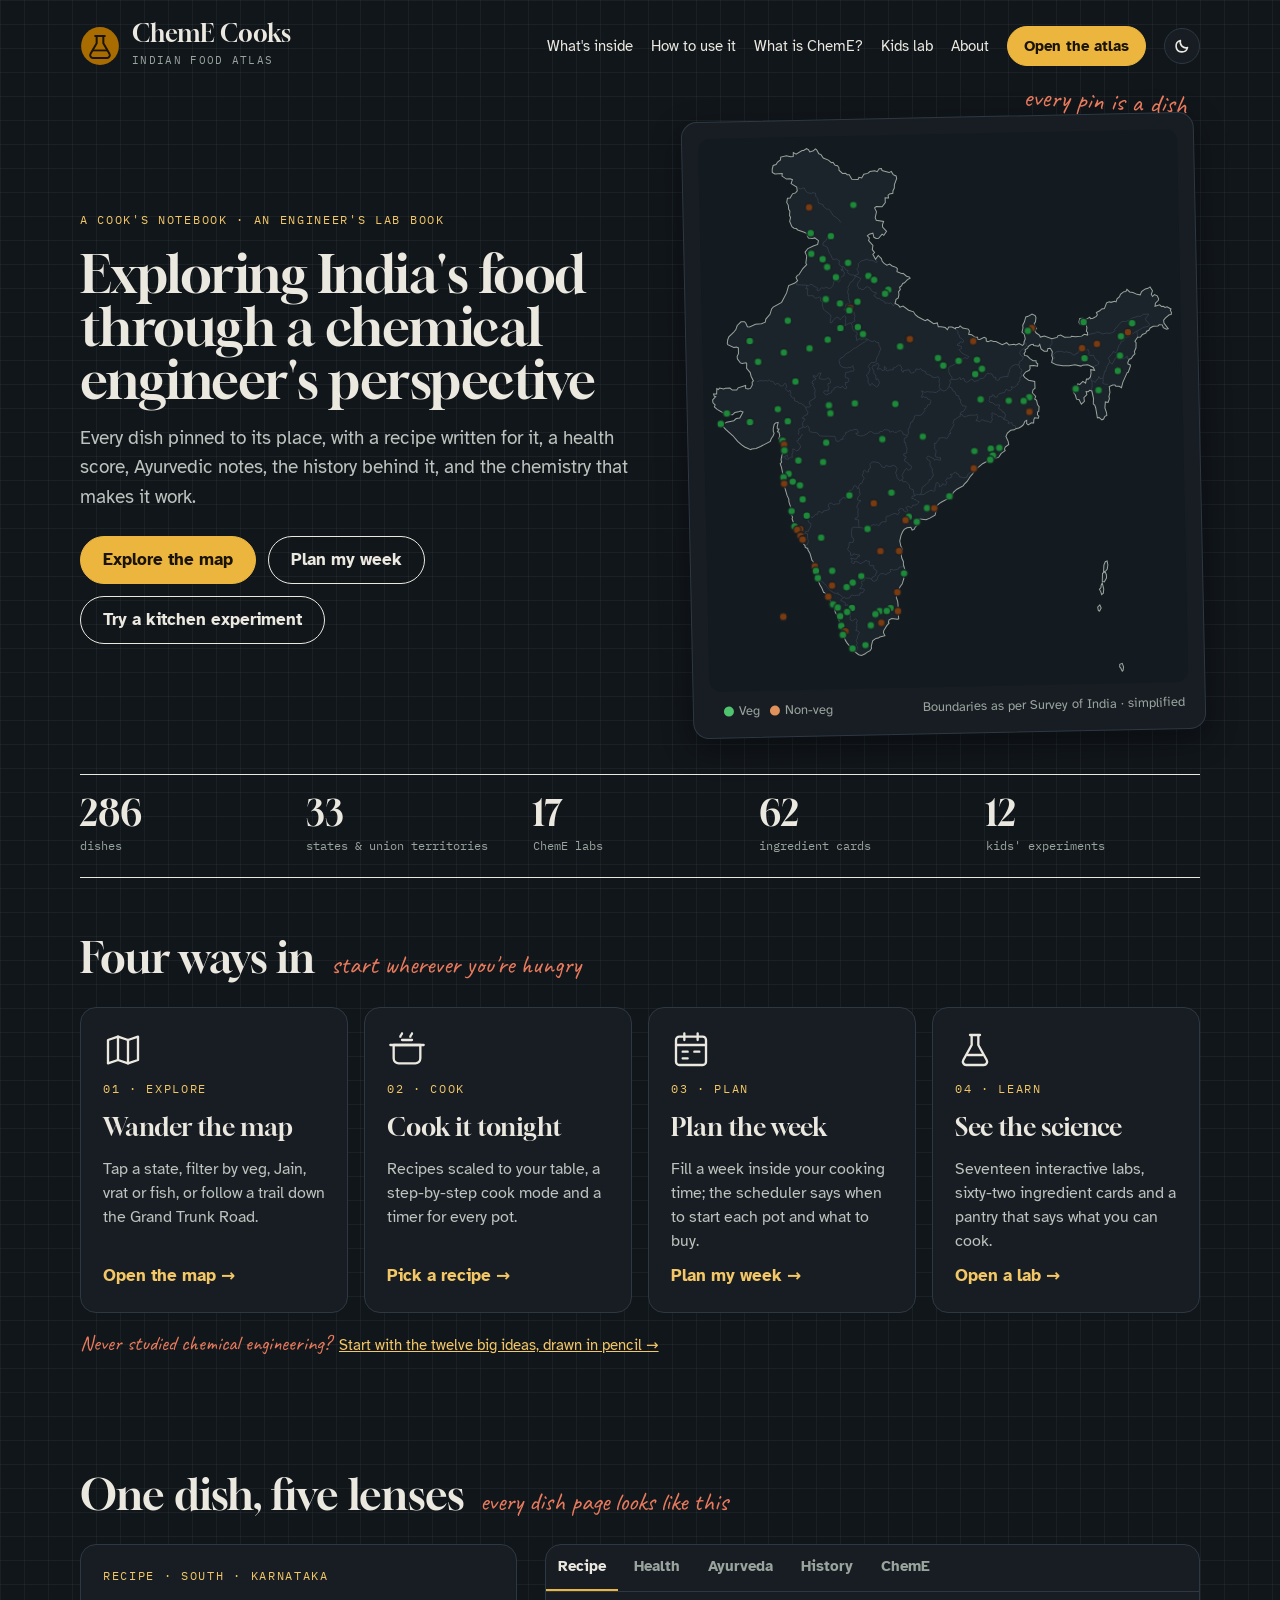
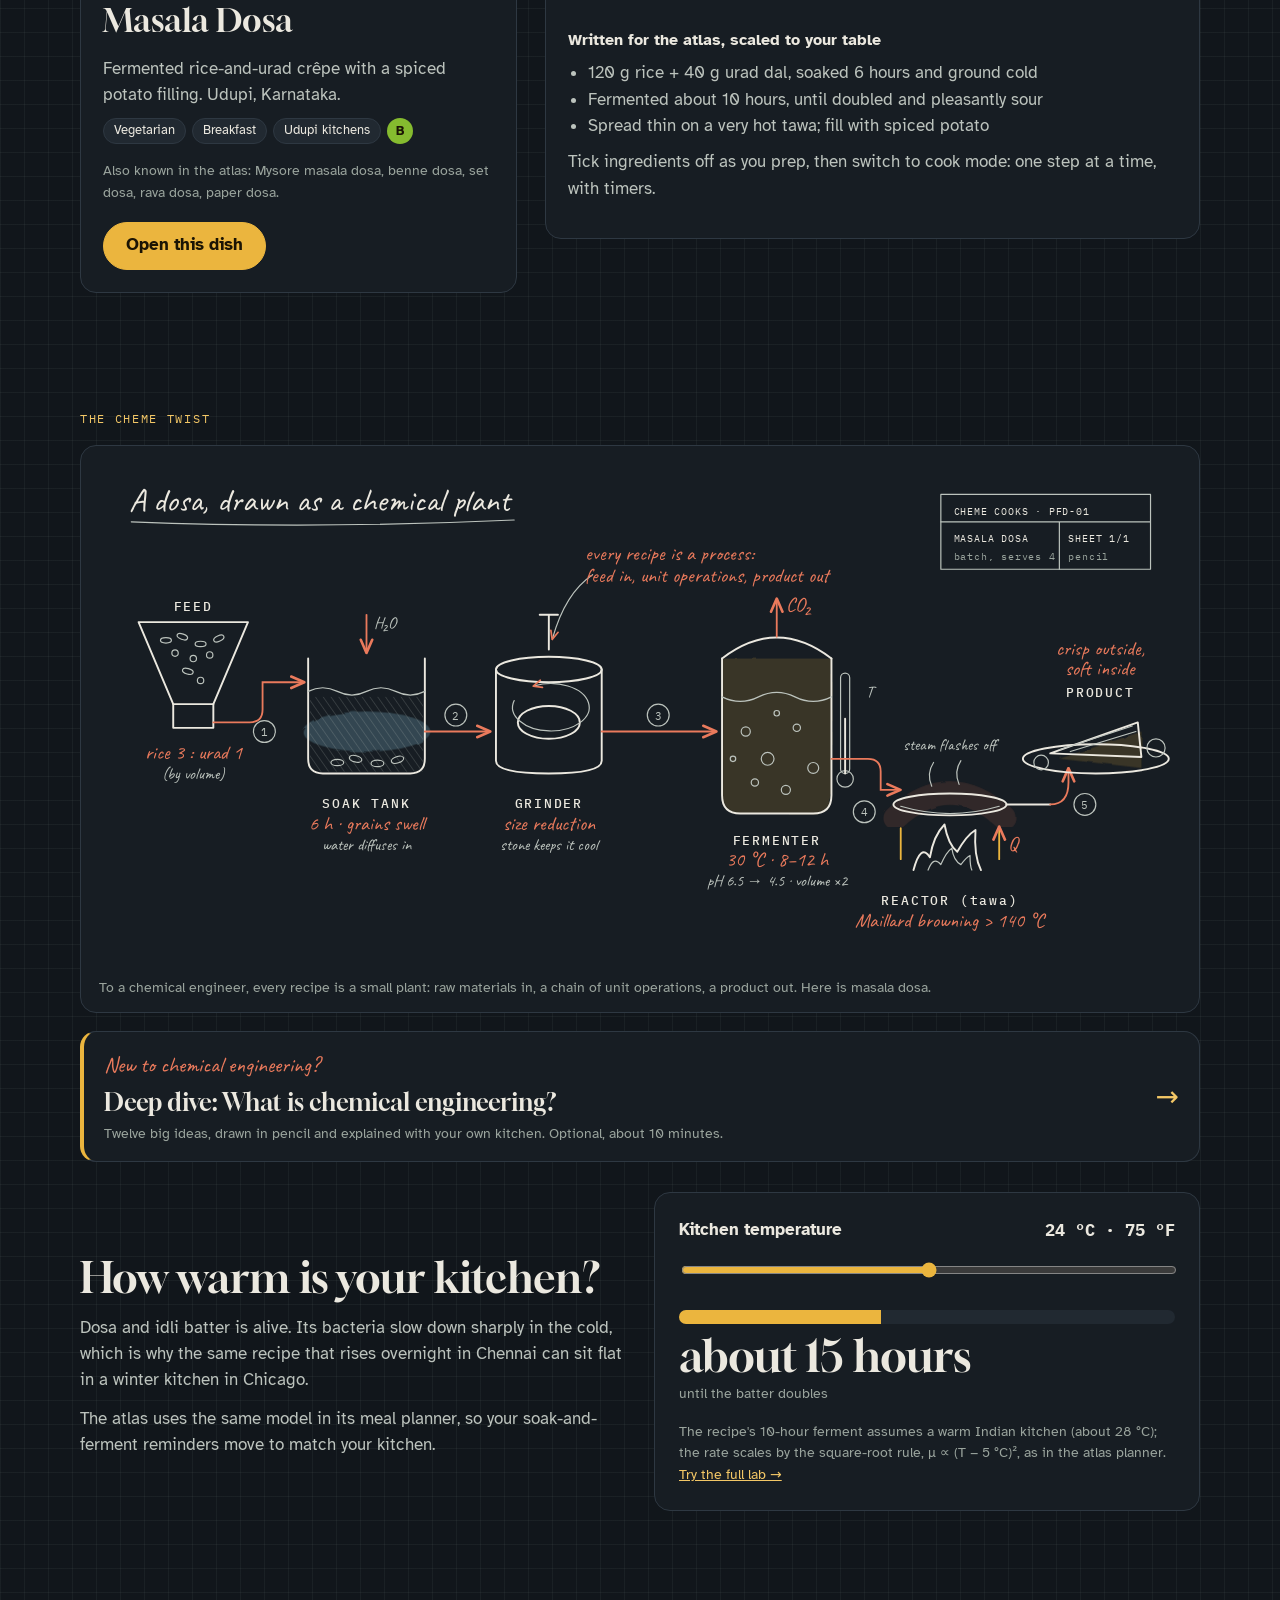
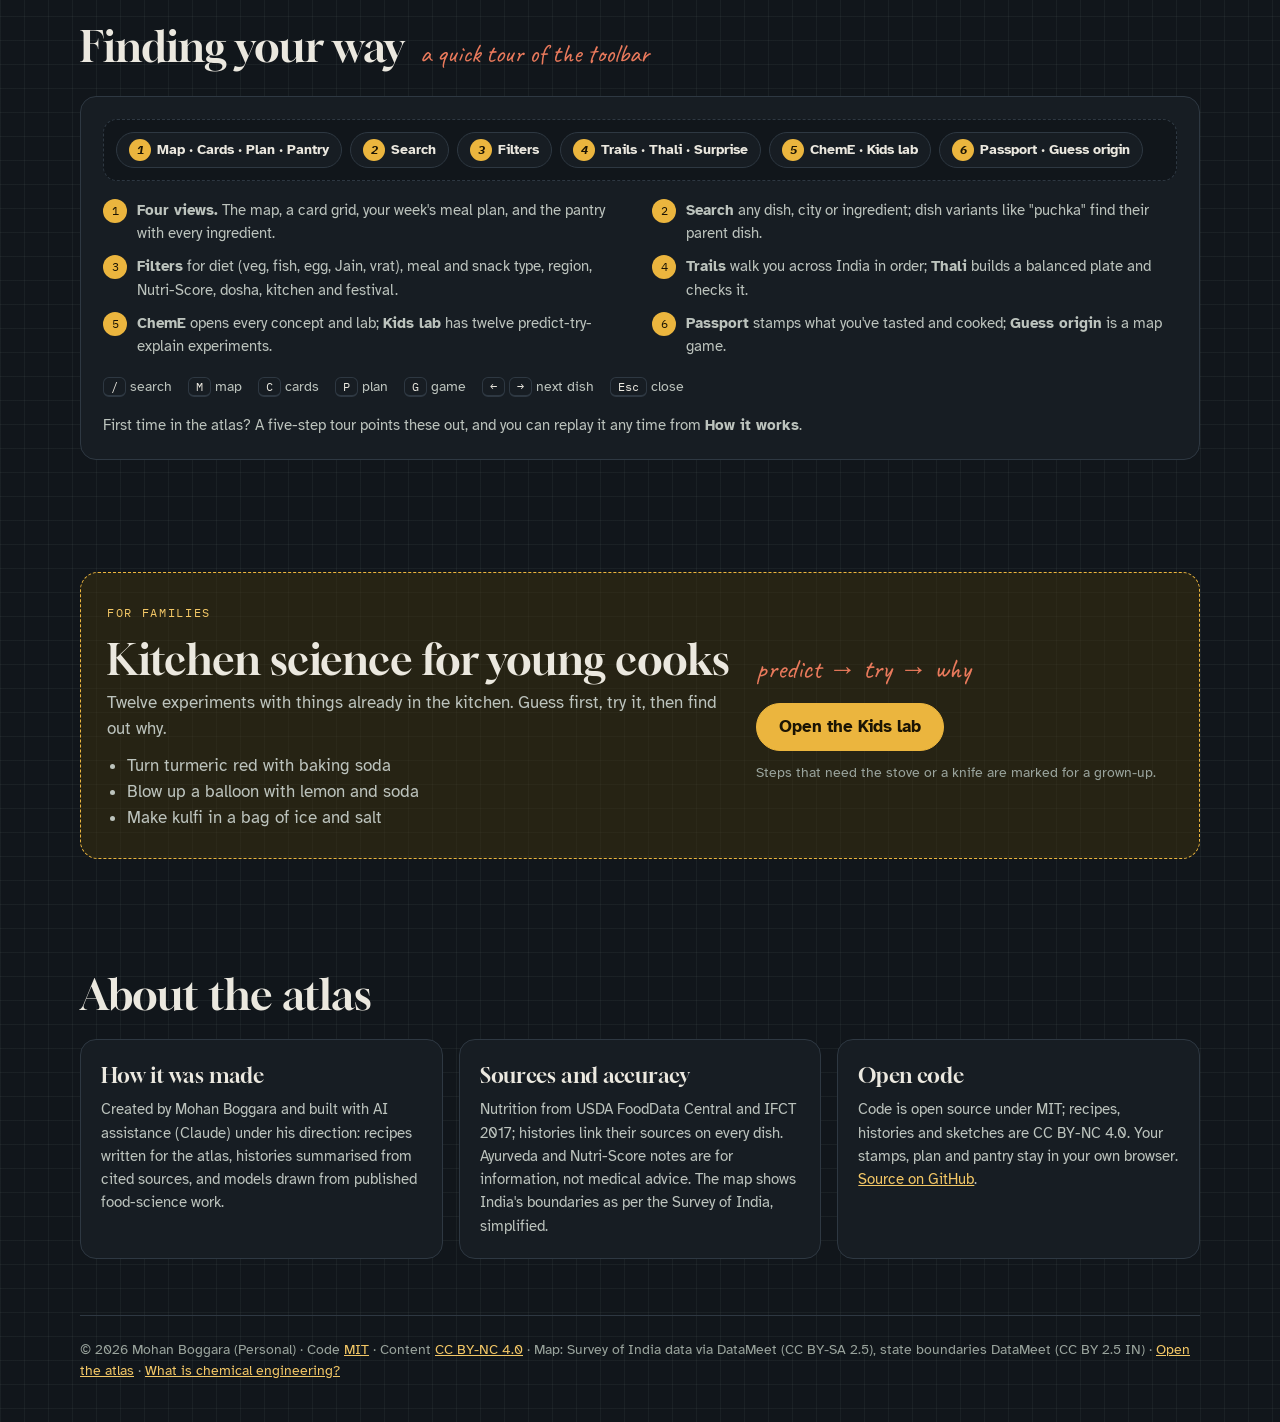
==== commit e444c98d: "New tagline; remove ghost layer from dosa sketch (rendered as stray text in Safari) Co-Authored-By: " ====
--- a/docs/index.html
+++ b/docs/index.html
@@ -3,10 +3,22 @@
 <head>
 <meta charset="utf-8">
 <meta name="viewport" content="width=device-width, initial-scale=1">
-<title>ChemE Cooks: India's food, mapped and explored through a chemical engineer's eyes</title>
+<title>ChemE Cooks: Exploring India's food through a chemical engineer's perspective</title>
 <meta name="description" content="An interactive atlas of 286 Indian dishes: recipes, Nutri-Score, Ayurveda, history, chemical-engineering labs, a meal planner and kitchen science for kids.">
-<meta property="og:title" content="ChemE Cooks: India's food, mapped and explored through a chemical engineer's eyes">
+<meta property="og:title" content="ChemE Cooks: Exploring India's food through a chemical engineer's perspective">
 <meta property="og:description" content="286 Indian dishes on a map, with recipes, history and the chemistry that makes them work.">
+<meta property="og:type" content="website">
+<meta property="og:site_name" content="ChemE Cooks">
+<meta property="og:url" content="https://mboggara-personal.github.io/cheme-cooks/">
+<meta property="og:image" content="https://mboggara-personal.github.io/cheme-cooks/og-dosa.png">
+<meta property="og:image:width" content="1200">
+<meta property="og:image:height" content="630">
+<meta property="og:image:alt" content="Pencil sketch of a masala dosa drawn as a chemical plant: feed, soak tank, grinder, fermenter, tawa reactor, product">
+<meta name="twitter:card" content="summary_large_image">
+<meta name="twitter:title" content="ChemE Cooks: Exploring India's food through a chemical engineer's perspective">
+<meta name="twitter:description" content="286 Indian dishes on a map, with recipes, history and the chemistry that makes them work.">
+<meta name="twitter:image" content="https://mboggara-personal.github.io/cheme-cooks/og-dosa.png">
+<meta name="twitter:image:alt" content="Pencil sketch of a masala dosa drawn as a chemical plant: feed, soak tank, grinder, fermenter, tawa reactor, product">
 <link rel="preconnect" href="https://fonts.googleapis.com">
 <link rel="stylesheet" href="https://fonts.googleapis.com/css2?family=Gloock&family=Atkinson+Hyperlegible:wght@400;700&family=IBM+Plex+Mono:wght@400;500&family=Caveat:wght@600&display=swap">
 <link rel="icon" href="data:image/svg+xml,%3Csvg xmlns='http://www.w3.org/2000/svg' viewBox='0 0 36 36'%3E%3Ccircle cx='18' cy='18' r='17' fill='%23a96c00'/%3E%3Cpath d='M13 9h10M15 9v6.5L9.5 25a2.5 2.5 0 0 0 2.2 3.8h12.6a2.5 2.5 0 0 0 2.2-3.8L21 15.5V9' fill='none' stroke='%231b1404' stroke-width='1.8'/%3E%3C/svg%3E">
@@ -108,7 +120,6 @@
 .deeplink small{color:var(--muted);font-size:14px;grid-column:1}.deeplink .arr{grid-column:2;grid-row:1/4;font-size:28px;color:var(--turmeric-ink);transition:transform .2s}
 .pfdsk{width:100%;height:auto;display:block;--pencil:var(--ink-2);--lead:var(--ink)}
 .pfdsk #pfdArt{filter:url(#pA)}
-.pfdsk .ghost{opacity:.28}
 .pfdsk .ln{fill:none;stroke:var(--lead);stroke-width:2.1;stroke-linecap:round;stroke-linejoin:round}
 .pfdsk .ln.thin{stroke-width:1.3;stroke:var(--pencil)}
 .pfdsk .hl{stroke:var(--pencil);stroke-width:1;opacity:.55}
@@ -203,7 +214,7 @@
 <section class="hero" aria-labelledby="h1">
   <div>
     <span class="kick">A cook's notebook · an engineer's lab book</span>
-    <h1 id="h1">India's food, mapped and explored through a chemical engineer's eyes.</h1>
+    <h1 id="h1">Exploring India's food through a chemical engineer's perspective</h1>
     <p class="lead">Every dish pinned to its place, with a recipe written for it, a health score, Ayurvedic notes, the history behind it, and the chemistry that makes it work.</p>
     <div class="ctas">
       <a class="btn acc" href="atlas/">Explore the map</a>
@@ -424,7 +435,6 @@
  <text x="540" y="112" class="nt">every recipe is a process:</text>
  <text x="540" y="136" class="nt">feed in, unit operations, product out</text>
 </g>
-<use href="#pfdArt" class="ghost" filter="url(#pfdB)"/>
 </svg></div>
     <figcaption>To a chemical engineer, every recipe is a small plant: raw materials in, a chain of unit operations, a product out. Here is masala dosa.</figcaption>
   </figure>
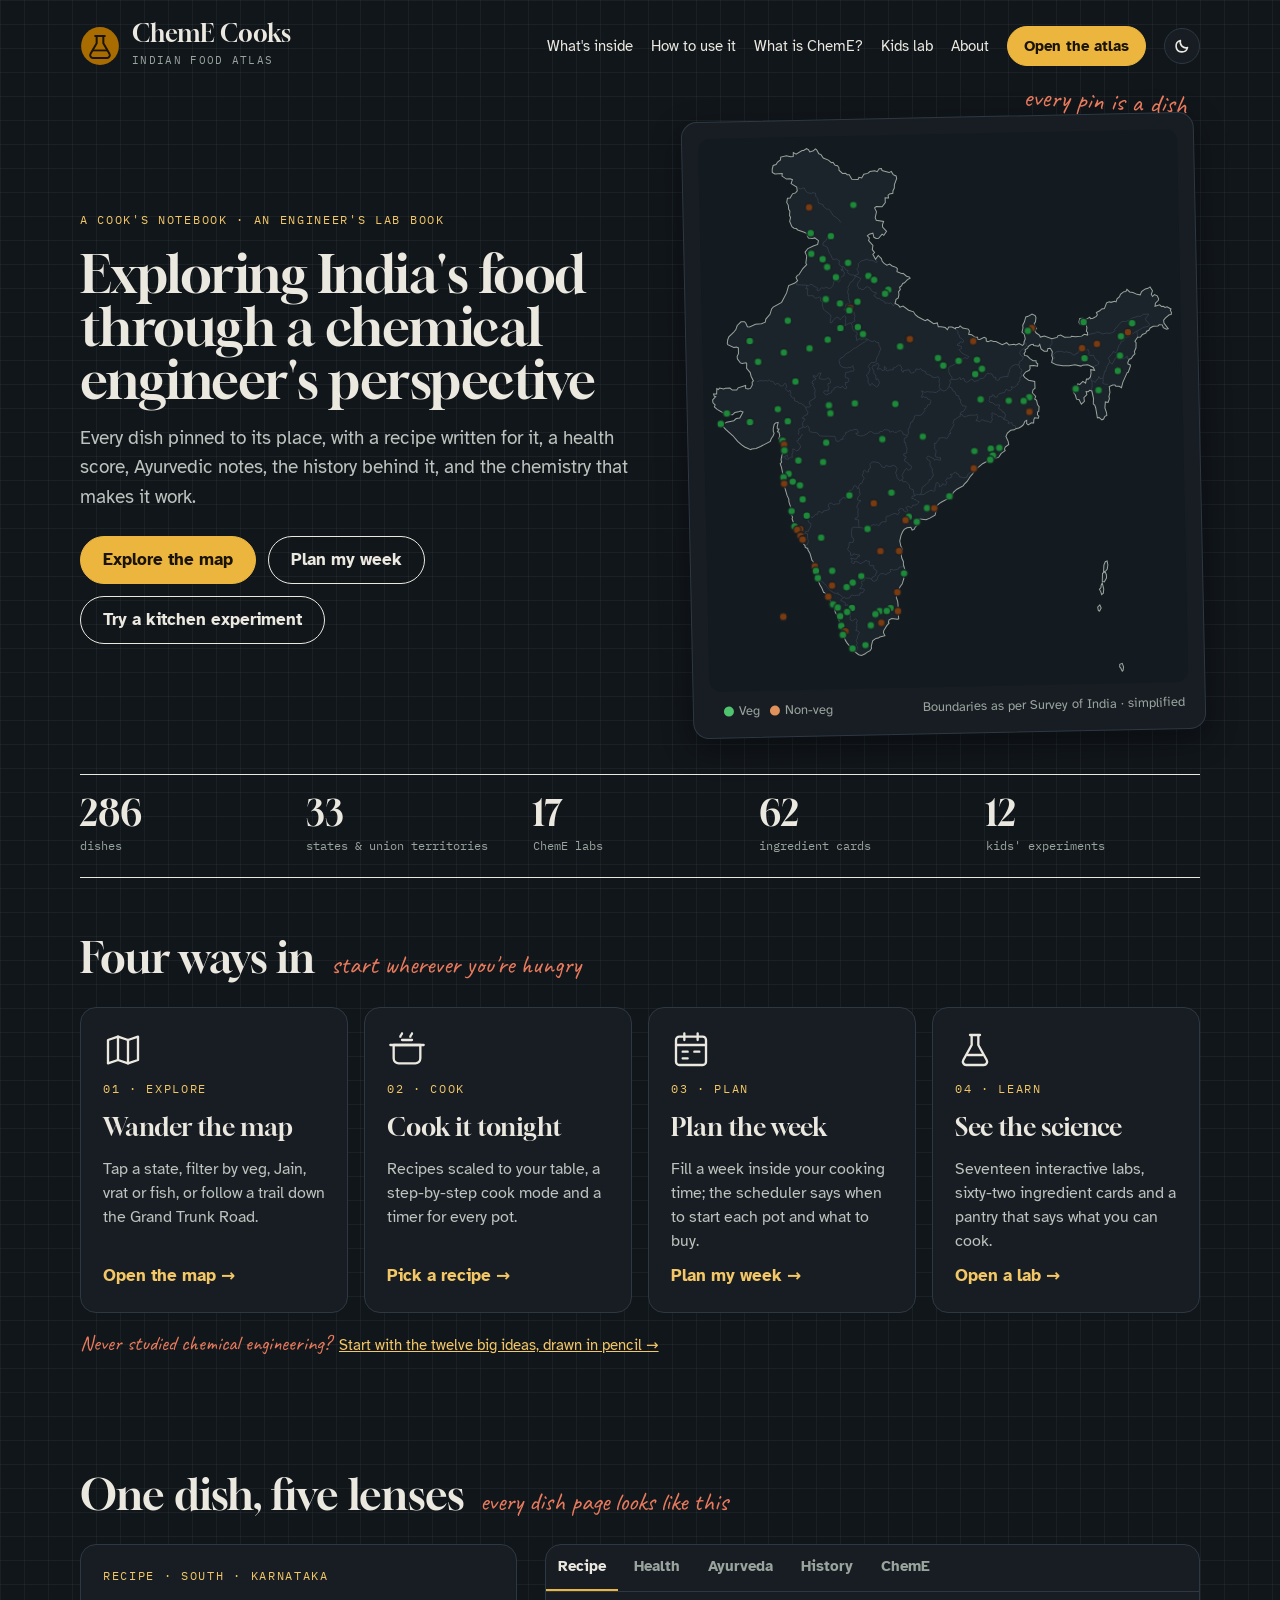
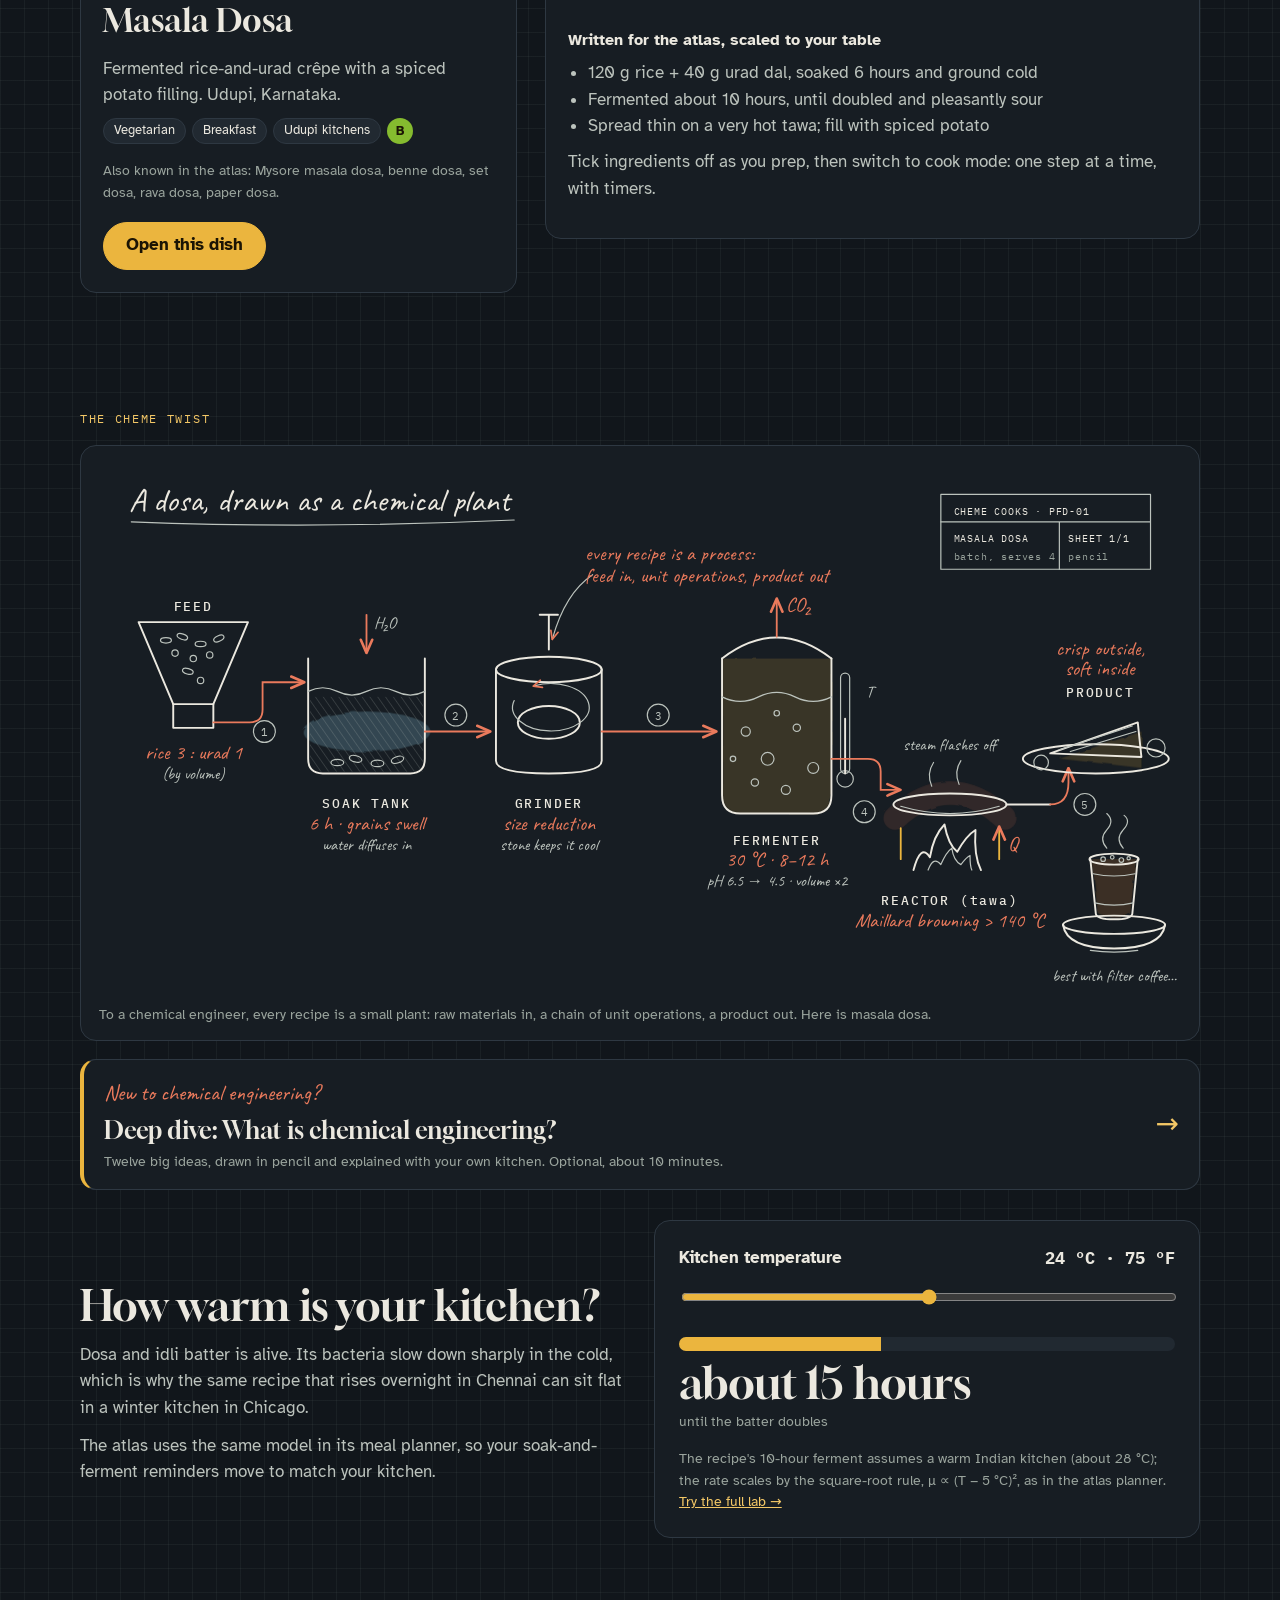
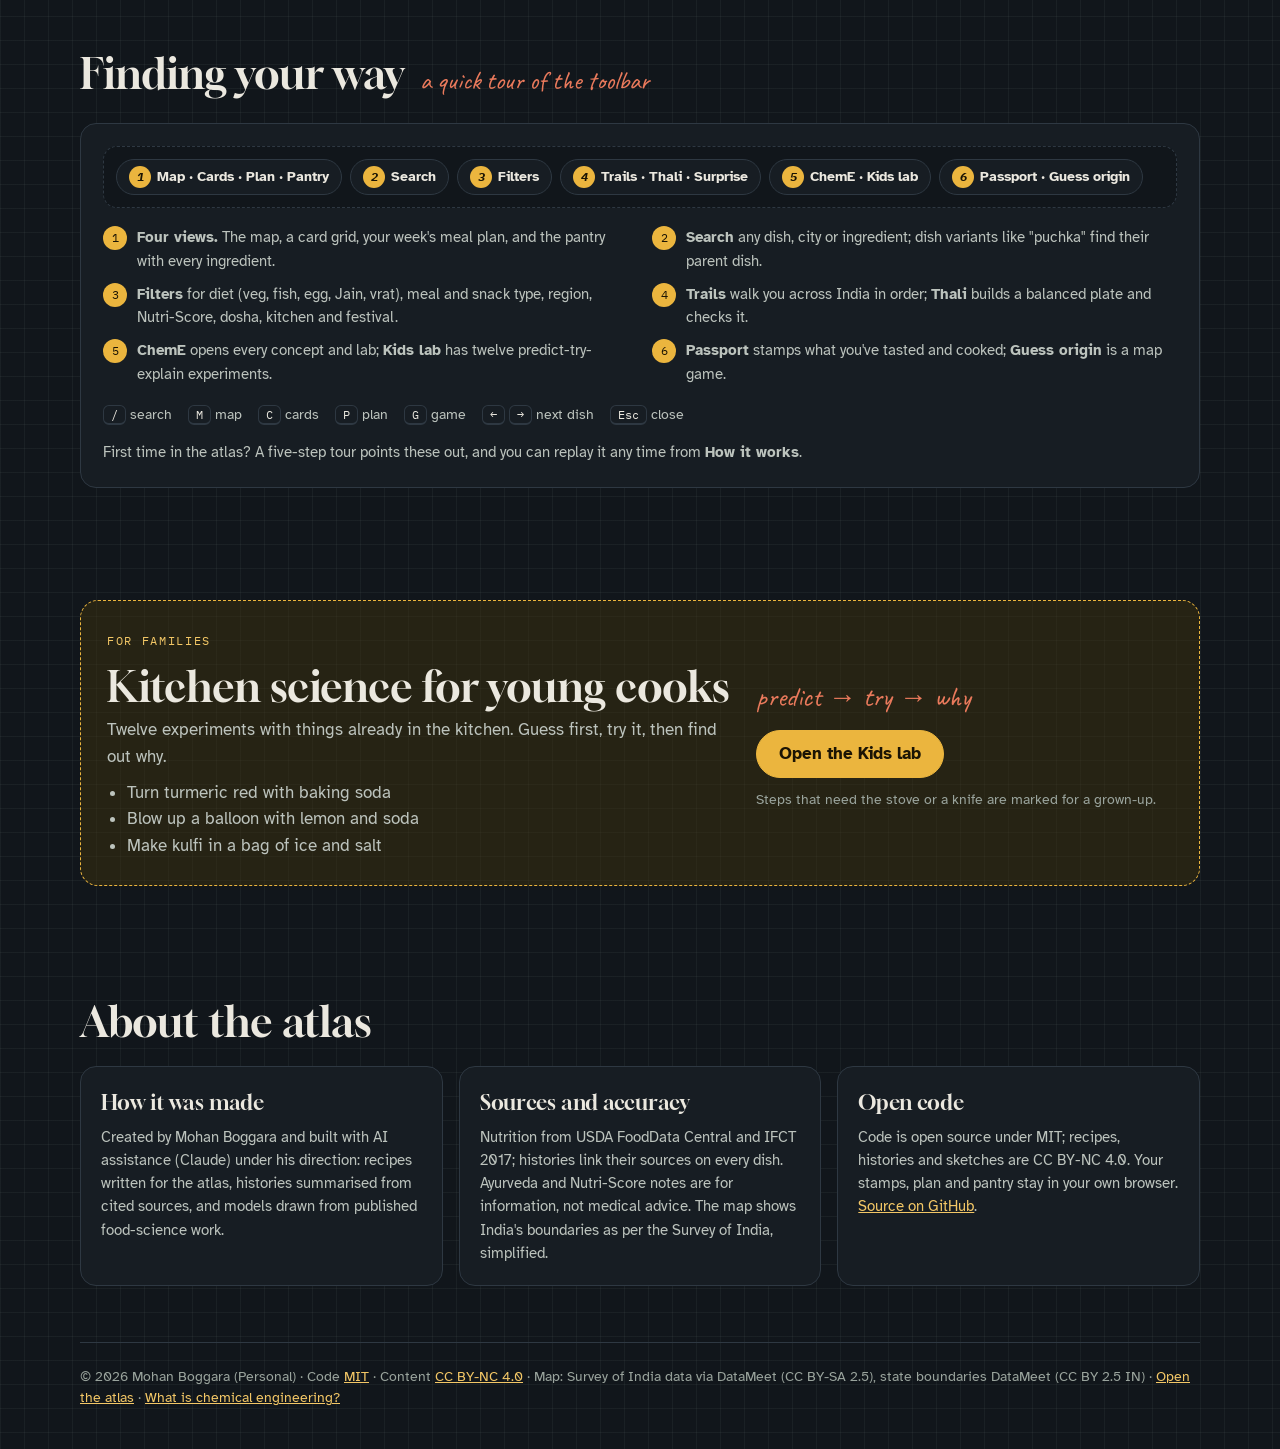
==== commit 73dd4d92: "Dosa sketch: add filter coffee beside the product; refresh share image Co-Authored-By: Claude Opus 5" ====
--- a/docs/index.html
+++ b/docs/index.html
@@ -137,6 +137,7 @@
 .pfdsk .tb{font-family:var(--f-mono);font-size:11px;letter-spacing:.08em;fill:var(--lead)}
 .pfdsk .tb.sm{fill:var(--muted)}
 .pfdsk .w-blue{fill:#7fb2c9;opacity:.28}
+.pfdsk .w-brn{fill:#8a5a2b;opacity:.32}
 .pfdsk .w-yel{fill:var(--turmeric);opacity:.16}
 .pfdsk .w-red{fill:none;stroke:var(--chili);stroke-width:26;opacity:.12;stroke-linecap:round}
 .pfdsk #pfdWash{filter:url(#pfdB)}
@@ -316,7 +317,7 @@
 <section id="twist" class="rv" aria-labelledby="h-twist">
   <span class="kick">The ChemE twist</span>
   <figure class="card pfdfig">
-    <div class="pfdscroll"><svg class="pfdsk" viewBox="0 0 1200 560" role="img" aria-labelledby="pfdT pfdD">
+    <div class="pfdscroll"><svg class="pfdsk" viewBox="0 0 1200 590" role="img" aria-labelledby="pfdT pfdD">
 <title id="pfdT">A dosa, drawn as a chemical plant</title>
 <desc id="pfdD">Pencil process-flow sketch: rice and urad dal are fed to a soak tank, ground in a stone grinder, fermented at about 30 degrees for 8 to 12 hours, cooked on a tawa acting as a reactor, and come out as a crisp dosa.</desc>
 <defs>
@@ -332,7 +333,7 @@
  <path d="M690 220h120v150a20 20 0 0 1-20 20h-80a20 20 0 0 1-20-20z" class="w-yel"/>
  <path d="M880 395q60-55 120 0" class="w-red"/>
  <path d="M1060 330l90-30 0 40z" class="w-yel"/>
-</g>
+<path d="M1096 440l6 58q1 5 18 5t18-5l6-58z" class="w-brn"/></g>
 
 <g id="pfdArt">
  <!-- title -->
@@ -434,6 +435,17 @@
  <path d="M548 128q-30 20-44 70" class="ln thin" marker-end="url(#pfdAr)"/>
  <text x="540" y="112" class="nt">every recipe is a process:</text>
  <text x="540" y="136" class="nt">feed in, unit operations, product out</text>
+<g id="pfdCoffee" transform="translate(-30 0)">
+ <ellipse cx="1150" cy="512" rx="56" ry="10" class="ln"/>
+ <path d="M1094 512q4 26 56 26t56-26" class="ln"/>
+ <path d="M1124 540q26 4 52 0" class="ln thin"/>
+ <path d="M1124 440l6 60q1 6 20 6t20-6l6-60" class="ln"/>
+ <ellipse cx="1150" cy="440" rx="27" ry="6" class="ln"/>
+ <path d="M1127 456q23 5 46 0M1129 488q21 5 42 0" class="ln thin"/>
+ <g class="ln thin"><circle cx="1138" cy="440" r="2.5"/><circle cx="1148" cy="438" r="2"/><circle cx="1158" cy="441" r="2.5"/><circle cx="1166" cy="439" r="1.8"/></g>
+ <path d="M1142 428q-9-10 0-20t0-18M1160 428q-9-10 0-20t1-16" class="ln thin"/>
+ <text x="1150" y="574" class="nt sm" text-anchor="middle">best with filter coffee…</text>
+</g>
 </g>
 </svg></div>
     <figcaption>To a chemical engineer, every recipe is a small plant: raw materials in, a chain of unit operations, a product out. Here is masala dosa.</figcaption>
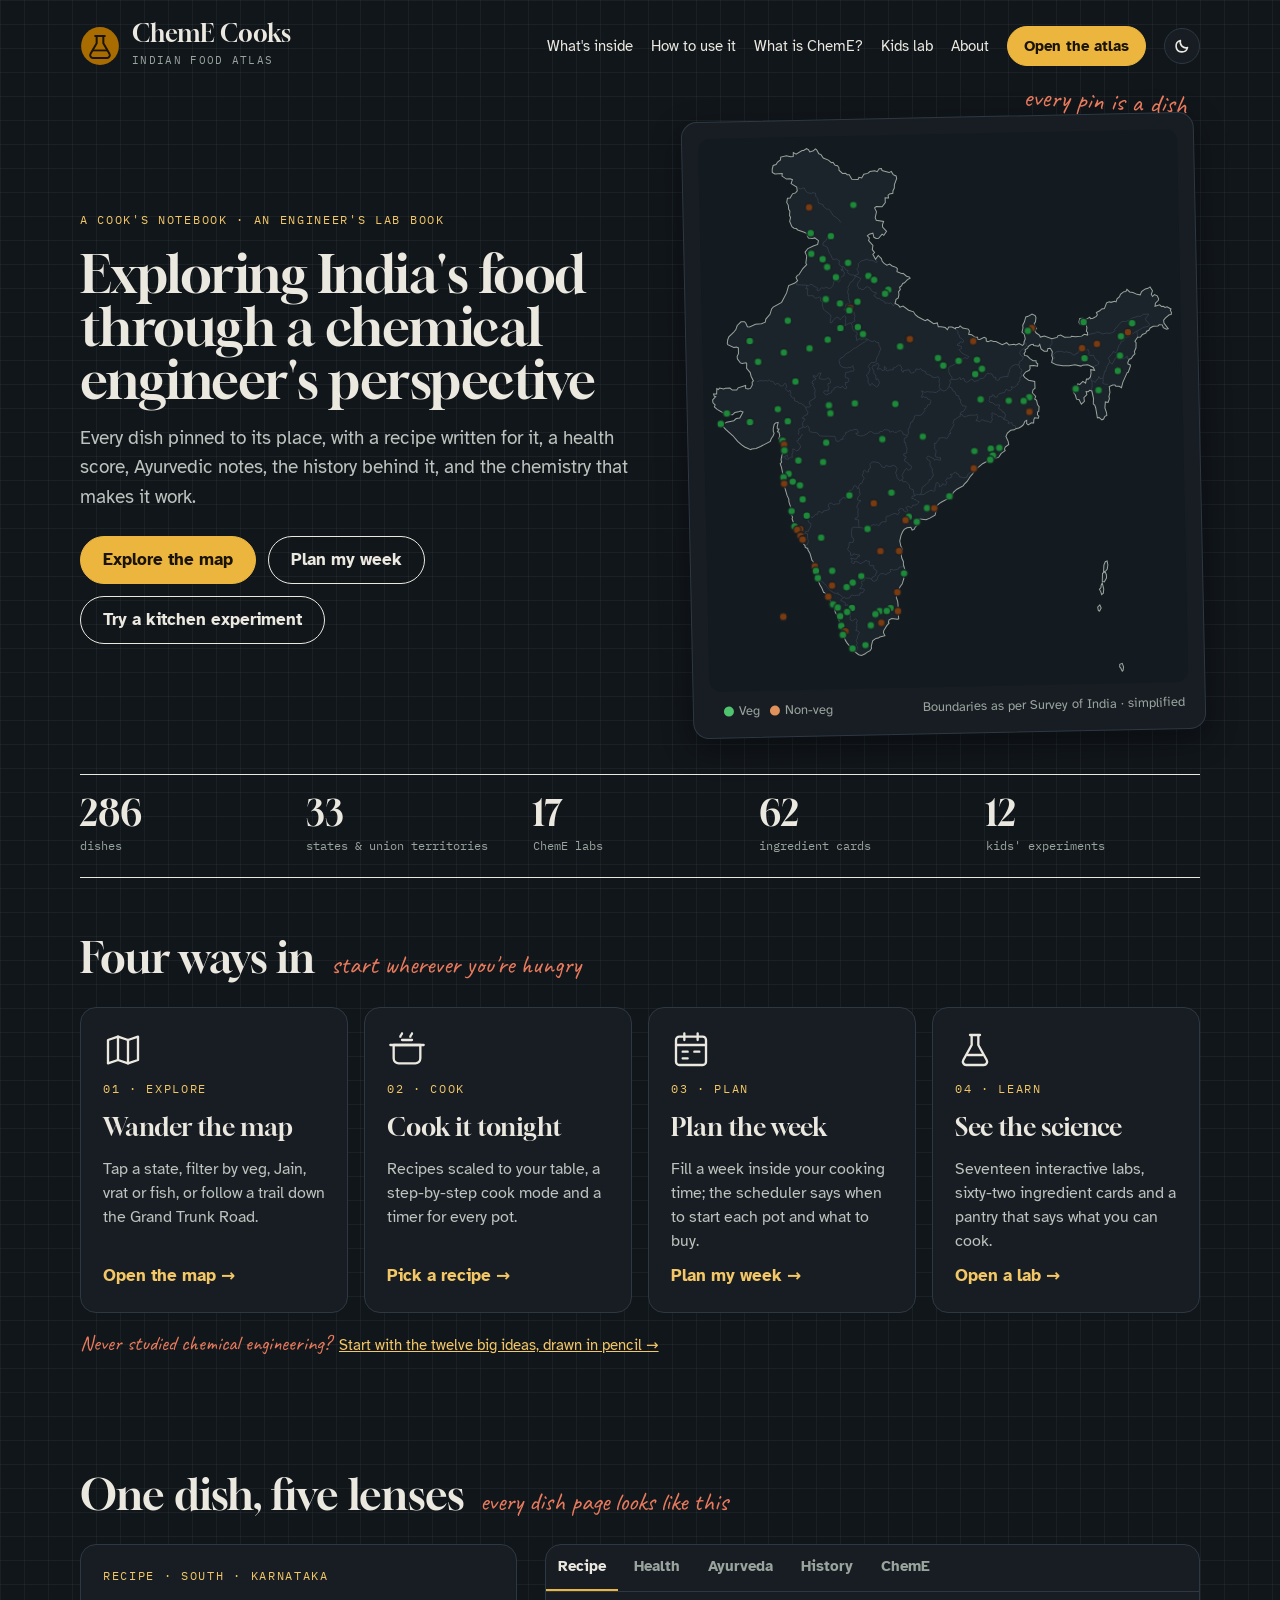
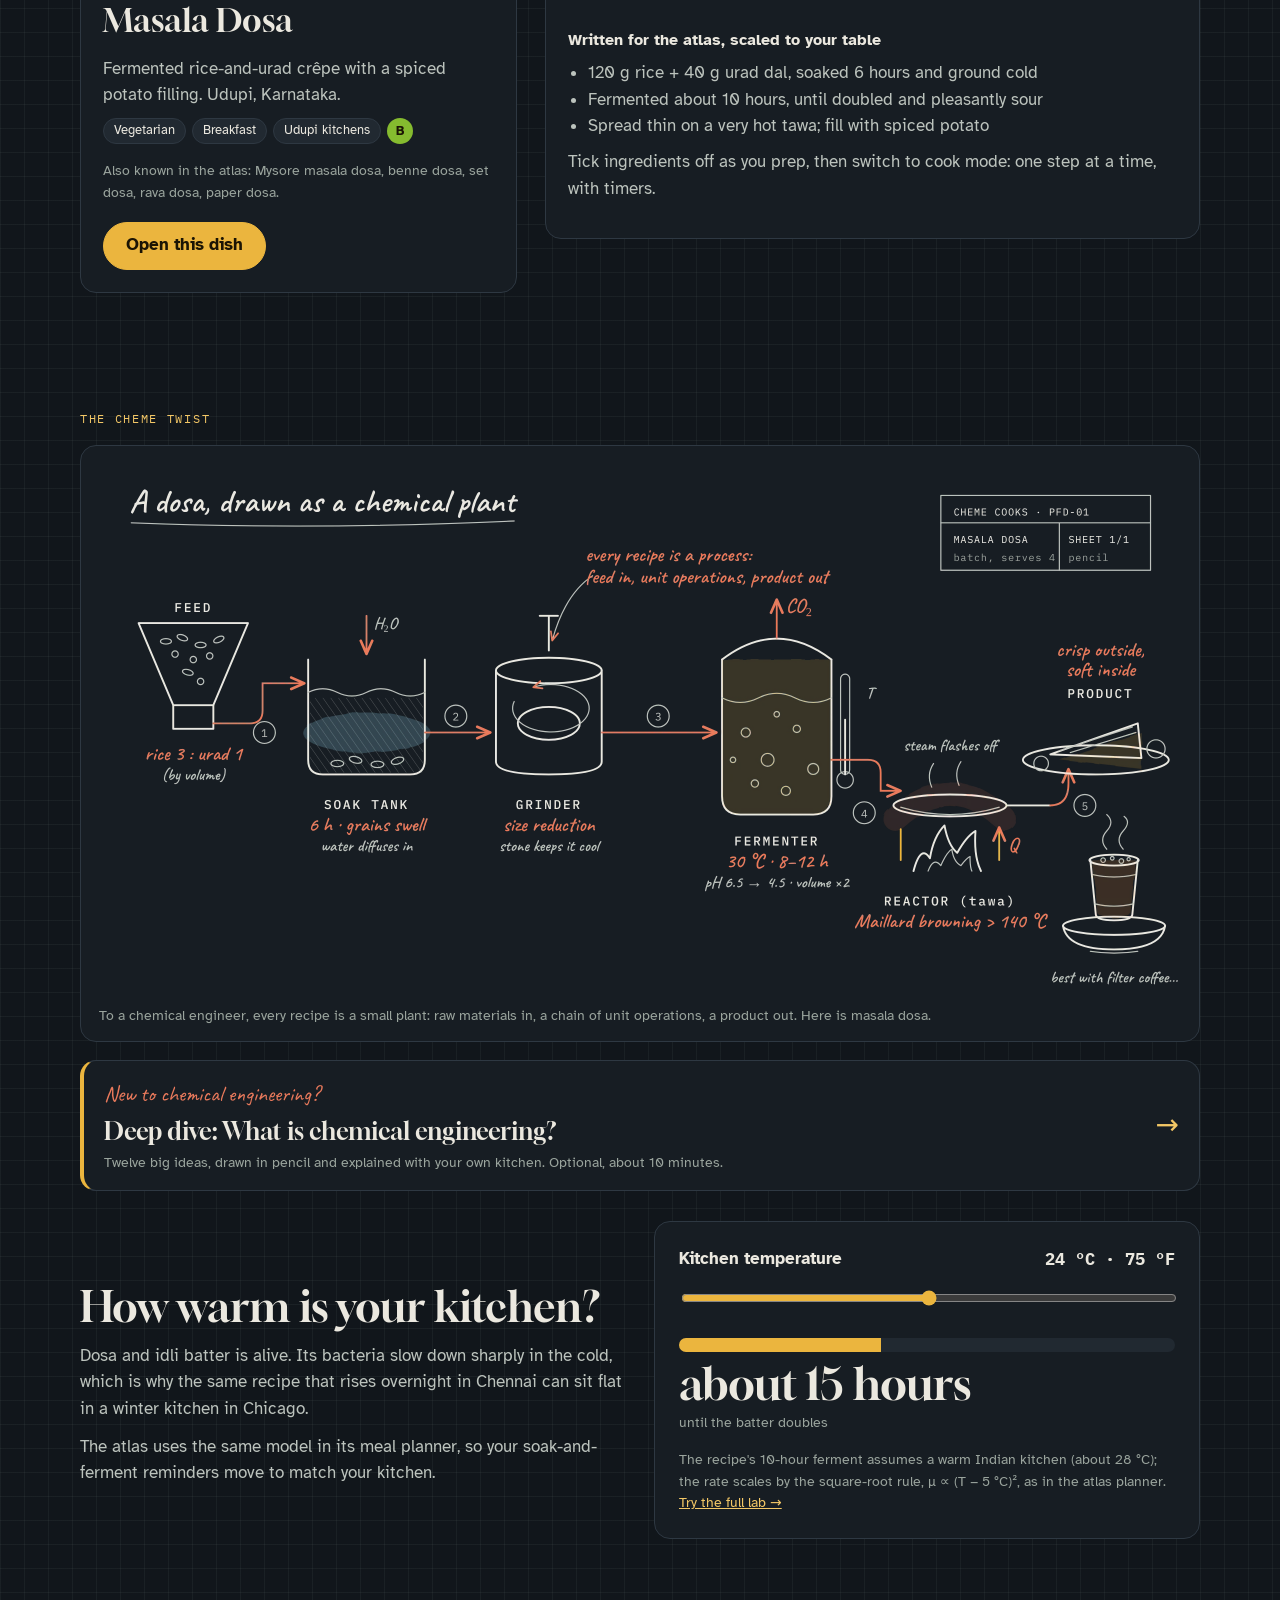
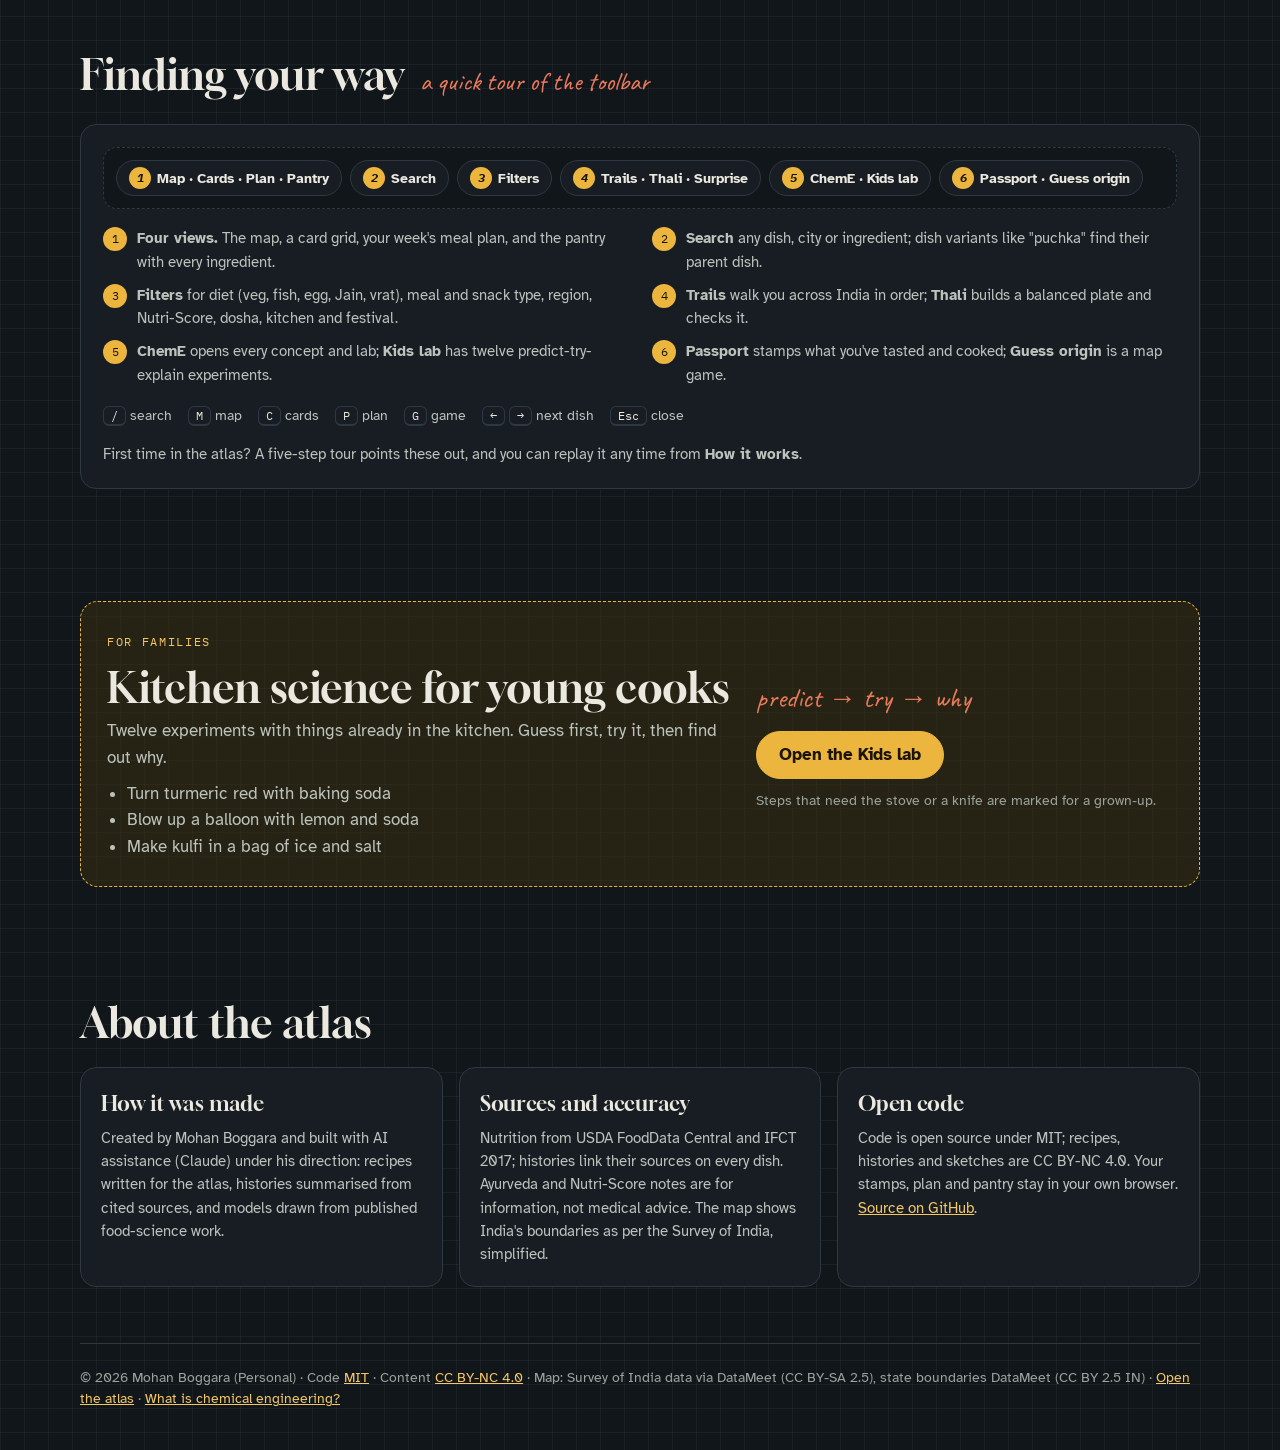
==== commit 0778d996: "Fix blank sketches on iOS: serve pre-rendered sketch images that follow the theme Co-Authored-By: Cl" ====
--- a/docs/index.html
+++ b/docs/index.html
@@ -192,6 +192,7 @@
 :root[data-theme="dark"] .themebtn .i-sun{display:none}:root[data-theme="dark"] .themebtn .i-moon{display:block}
 @media (prefers-color-scheme: dark){:root:not([data-theme="light"]) .themebtn .i-sun{display:none}:root:not([data-theme="light"]) .themebtn .i-moon{display:block}}
 </style>
+<style>.skimg{width:100%;height:auto;display:block}</style>
 </head>
 <body>
 <div class="wrap">
@@ -317,137 +318,7 @@
 <section id="twist" class="rv" aria-labelledby="h-twist">
   <span class="kick">The ChemE twist</span>
   <figure class="card pfdfig">
-    <div class="pfdscroll"><svg class="pfdsk" viewBox="0 0 1200 590" role="img" aria-labelledby="pfdT pfdD">
-<title id="pfdT">A dosa, drawn as a chemical plant</title>
-<desc id="pfdD">Pencil process-flow sketch: rice and urad dal are fed to a soak tank, ground in a stone grinder, fermented at about 30 degrees for 8 to 12 hours, cooked on a tawa acting as a reactor, and come out as a crisp dosa.</desc>
-<defs>
- <filter id="pfdA" x="-5%" y="-5%" width="110%" height="110%"><feTurbulence type="fractalNoise" baseFrequency=".035" numOctaves="2" seed="4" result="n"/><feDisplacementMap in="SourceGraphic" in2="n" scale="3"/></filter>
- <filter id="pfdB" x="-5%" y="-5%" width="110%" height="110%"><feTurbulence type="fractalNoise" baseFrequency=".05" numOctaves="2" seed="11" result="n"/><feDisplacementMap in="SourceGraphic" in2="n" scale="4"/></filter>
- <pattern id="pfdH1" width="7" height="7" patternUnits="userSpaceOnUse" patternTransform="rotate(-35)"><line x1="0" y1="0" x2="0" y2="7" class="hl"/></pattern>
- <pattern id="pfdH2" width="5" height="5" patternUnits="userSpaceOnUse" patternTransform="rotate(40)"><line x1="0" y1="0" x2="0" y2="5" class="hl"/></pattern>
- <marker id="pfdAr" viewBox="0 0 10 10" refX="8" refY="5" markerWidth="9" markerHeight="9" orient="auto-start-reverse"><path d="M1 1.5 9 5 1 8.5" class="mk"/></marker>
-</defs>
-
-<g id="pfdWash">
- <ellipse cx="300" cy="300" rx="70" ry="22" class="w-blue"/>
- <path d="M690 220h120v150a20 20 0 0 1-20 20h-80a20 20 0 0 1-20-20z" class="w-yel"/>
- <path d="M880 395q60-55 120 0" class="w-red"/>
- <path d="M1060 330l90-30 0 40z" class="w-yel"/>
-<path d="M1096 440l6 58q1 5 18 5t18-5l6-58z" class="w-brn"/></g>
-
-<g id="pfdArt">
- <!-- title -->
- <text x="40" y="58" class="hd">A dosa, drawn as a chemical plant</text>
- <path d="M42 70q200 8 420-2" class="ln thin"/>
-
- <!-- 1 FEED hopper -->
- <path d="M50 180h120l-38 90h-44z" class="ln"/>
- <path d="M88 270v26h44v-26" class="ln"/>
- <g class="grain"><ellipse cx="80" cy="200" rx="6" ry="3"/><ellipse cx="98" cy="196" rx="6" ry="3" transform="rotate(20 98 196)"/><ellipse cx="118" cy="204" rx="6" ry="3"/><ellipse cx="138" cy="198" rx="6" ry="3" transform="rotate(-25 138 198)"/><circle cx="90" cy="214" r="3.5"/><circle cx="110" cy="220" r="3.5"/><circle cx="128" cy="216" r="3.5"/><ellipse cx="104" cy="234" rx="6" ry="3" transform="rotate(15 104 234)"/><circle cx="118" cy="244" r="3.5"/></g>
- <text x="110" y="168" class="lb" text-anchor="middle">FEED</text>
- <text x="110" y="330" class="nt" text-anchor="middle">rice 3 : urad 1</text>
- <text x="110" y="352" class="nt sm" text-anchor="middle">(by volume)</text>
-
- <!-- pipe 1 -->
- <path d="M132 290h40q14 0 14-14v-30h44" class="pipe" marker-end="url(#pfdAr)"/>
- <circle cx="188" cy="300" r="12" class="ln thin"/><text x="188" y="305" class="sn" text-anchor="middle">1</text>
-
- <!-- 2 SOAK tank -->
- <path d="M236 220v110q0 16 16 16h96q16 0 16-16V220" class="ln"/>
- <path d="M236 256q16-8 32 0t32 0 32 0 32 0" class="ln thin"/>
- <rect x="238" y="262" width="124" height="82" fill="url(#pfdH1)" class="hfill"/>
- <g class="grain"><ellipse cx="268" cy="334" rx="7" ry="3.5"/><ellipse cx="288" cy="330" rx="7" ry="3.5" transform="rotate(14 288 330)"/><ellipse cx="312" cy="335" rx="7" ry="3.5"/><ellipse cx="334" cy="331" rx="7" ry="3.5" transform="rotate(-18 334 331)"/></g>
- <path d="M300 172v40" class="pipe" marker-end="url(#pfdAr)"/><text x="308" y="186" class="nt sm">H₂O</text>
- <text x="300" y="384" class="lb" text-anchor="middle">SOAK TANK</text>
- <text x="300" y="408" class="nt" text-anchor="middle">6 h · grains swell</text>
- <text x="300" y="430" class="nt sm" text-anchor="middle">water diffuses in</text>
-
- <!-- pipe 2 -->
- <path d="M364 300h70" class="pipe" marker-end="url(#pfdAr)"/>
- <circle cx="398" cy="282" r="12" class="ln thin"/><text x="398" y="287" class="sn" text-anchor="middle">2</text>
-
- <!-- 3 GRINDER -->
- <ellipse cx="500" cy="232" rx="58" ry="14" class="ln"/>
- <path d="M442 232v100q0 14 58 14t58-14V232" class="ln"/>
- <ellipse cx="500" cy="290" rx="34" ry="18" class="ln" fill="url(#pfdH2)"/>
- <path d="M500 210v-38m-10 0h20" class="ln"/>
- <path d="M462 266a42 26 0 1 0 22-16" class="ln thin" marker-end="url(#pfdAr)"/>
- <text x="500" y="384" class="lb" text-anchor="middle">GRINDER</text>
- <text x="500" y="408" class="nt" text-anchor="middle">size reduction</text>
- <text x="500" y="430" class="nt sm" text-anchor="middle">stone keeps it cool</text>
-
- <!-- pipe 3 -->
- <path d="M558 300h124" class="pipe" marker-end="url(#pfdAr)"/>
- <circle cx="620" cy="282" r="12" class="ln thin"/><text x="620" y="287" class="sn" text-anchor="middle">3</text>
-
- <!-- 4 FERMENTER -->
- <path d="M690 220q60-46 120 0" class="ln"/>
- <path d="M690 220v150q0 20 20 20h80q20 0 20-20V220" class="ln"/>
- <path d="M690 262q20 10 40 0t40 0 40 0" class="ln thin"/>
- <g class="bub"><circle cx="716" cy="300" r="5"/><circle cx="740" cy="330" r="7"/><circle cx="772" cy="296" r="4"/><circle cx="790" cy="340" r="6"/><circle cx="726" cy="356" r="4"/><circle cx="760" cy="364" r="5"/><circle cx="750" cy="280" r="3"/><circle cx="702" cy="330" r="3"/></g>
- <path d="M750 196v-40" class="pipe" marker-end="url(#pfdAr)"/><text x="760" y="168" class="nt">CO₂</text>
- <rect x="820" y="236" width="10" height="110" rx="5" class="ln thin"/><circle cx="825" cy="352" r="9" class="ln thin"/><path d="M825 346V286" class="ln"/>
- <text x="750" y="424" class="lb" text-anchor="middle">FERMENTER</text>
- <text x="750" y="448" class="nt" text-anchor="middle">30 °C · 8–12 h</text>
- <text x="750" y="470" class="nt sm" text-anchor="middle">pH 6.5 → 4.5 · volume ×2</text>
- <text x="848" y="262" class="nt sm">T</text>
-
- <!-- pipe 4 -->
- <path d="M810 330h40q14 0 14 14v20h20" class="pipe" marker-end="url(#pfdAr)"/>
- <circle cx="846" cy="388" r="12" class="ln thin"/><text x="846" y="393" class="sn" text-anchor="middle">4</text>
-
- <!-- 5 REACTOR tawa -->
- <ellipse cx="940" cy="380" rx="62" ry="12" class="ln"/>
- <path d="M1002 380h48" class="ln"/>
- <path d="M886 382q54 16 108 0" class="ln thin"/>
- <path d="M900 452q8-30 18-14q4-24 16-36q4 22 14 30q10-18 20-24q-2 28 6 44" class="ln"/>
- <path d="M916 452q6-16 14-6q6-14 12-18q2 14 10 18q6-8 10-10q0 12 2 16" class="ln thin"/>
- <path d="M886 440v-34M994 440v-34" class="pipe q" marker-end="url(#pfdAr)"/>
- <text x="1004" y="430" class="nt">Q</text>
- <path d="M920 360q-6-14 2-26M950 358q-6-14 2-26" class="ln thin"/>
- <text x="940" y="320" class="nt sm" text-anchor="middle">steam flashes off</text>
- <text x="940" y="490" class="lb" text-anchor="middle">REACTOR (tawa)</text>
- <text x="940" y="514" class="nt" text-anchor="middle">Maillard browning &gt; 140 °C</text>
-
- <!-- pipe 5 -->
- <path d="M1050 380q20 0 20-24v-14" class="pipe" marker-end="url(#pfdAr)"/>
- <circle cx="1088" cy="380" r="12" class="ln thin"/><text x="1088" y="385" class="sn" text-anchor="middle">5</text>
-
- <!-- 6 PRODUCT -->
- <ellipse cx="1100" cy="330" rx="80" ry="16" class="ln"/>
- <path d="M1050 324l96-34 4 38z" class="ln"/>
- <path d="M1060 320l80-26M1072 322l72-22" class="ln thin"/>
- <circle cx="1166" cy="318" r="10" class="ln thin" fill="url(#pfdH2)"/><circle cx="1040" cy="334" r="8" class="ln thin"/>
- <text x="1105" y="262" class="lb" text-anchor="middle">PRODUCT</text>
- <text x="1105" y="216" class="nt" text-anchor="middle">crisp outside,</text>
- <text x="1105" y="238" class="nt" text-anchor="middle">soft inside</text>
-
- <!-- title block -->
- <rect x="930" y="40" width="230" height="82" class="ln thin"/>
- <path d="M930 70h230M1060 70v52" class="ln thin"/>
- <text x="944" y="62" class="tb">CHEME COOKS · PFD-01</text>
- <text x="944" y="92" class="tb">MASALA DOSA</text>
- <text x="944" y="112" class="tb sm">batch, serves 4</text>
- <text x="1070" y="92" class="tb">SHEET 1/1</text>
- <text x="1070" y="112" class="tb sm">pencil</text>
-
- <!-- margin note -->
- <path d="M548 128q-30 20-44 70" class="ln thin" marker-end="url(#pfdAr)"/>
- <text x="540" y="112" class="nt">every recipe is a process:</text>
- <text x="540" y="136" class="nt">feed in, unit operations, product out</text>
-<g id="pfdCoffee" transform="translate(-30 0)">
- <ellipse cx="1150" cy="512" rx="56" ry="10" class="ln"/>
- <path d="M1094 512q4 26 56 26t56-26" class="ln"/>
- <path d="M1124 540q26 4 52 0" class="ln thin"/>
- <path d="M1124 440l6 60q1 6 20 6t20-6l6-60" class="ln"/>
- <ellipse cx="1150" cy="440" rx="27" ry="6" class="ln"/>
- <path d="M1127 456q23 5 46 0M1129 488q21 5 42 0" class="ln thin"/>
- <g class="ln thin"><circle cx="1138" cy="440" r="2.5"/><circle cx="1148" cy="438" r="2"/><circle cx="1158" cy="441" r="2.5"/><circle cx="1166" cy="439" r="1.8"/></g>
- <path d="M1142 428q-9-10 0-20t0-18M1160 428q-9-10 0-20t1-16" class="ln thin"/>
- <text x="1150" y="574" class="nt sm" text-anchor="middle">best with filter coffee…</text>
-</g>
-</g>
-</svg></div>
+    <div class="pfdscroll"><img class="pfdsk skimg" src="sketches/pfd-dosa-dark.webp" data-dark="sketches/pfd-dosa-dark.webp" data-light="sketches/pfd-dosa-light.webp" width="1200" height="590" alt="Pencil process-flow sketch: rice and urad dal are fed to a soak tank, ground in a stone grinder, fermented at about 30 degrees for 8 to 12 hours, cooked on a tawa acting as a reactor, and come out as a crisp dosa." loading="lazy" decoding="async"></div>
     <figcaption>To a chemical engineer, every recipe is a small plant: raw materials in, a chain of unit operations, a product out. Here is masala dosa.</figcaption>
   </figure>
   <a class="deeplink card" href="cheme/"><span class="hand">New to chemical engineering?</span><b>Deep dive: What is chemical engineering?</b><small>Twelve big ideas, drawn in pencil and explained with your own kitchen. Optional, about 10 minutes.</small><span class="arr" aria-hidden="true">→</span></a>
@@ -546,5 +417,6 @@
 function sync(){var d=cur()==="dark";document.querySelectorAll(".themebtn").forEach(function(b){b.setAttribute("aria-pressed",d?"true":"false");b.setAttribute("aria-label",d?"Switch to light mode":"Switch to dark mode");b.title=d?"Light mode":"Dark mode"})}
 document.addEventListener("click",function(e){var b=e.target.closest&&e.target.closest(".themebtn");if(!b)return;var n=cur()==="dark"?"light":"dark";r.setAttribute("data-theme",n);try{localStorage.setItem("cc-theme",n)}catch(_){}sync()});
 if(mq.addEventListener)mq.addEventListener("change",sync);sync()})();</script>
+<script>(function(){var r=document.documentElement;function s(){var l=r.getAttribute("data-theme")==="light";document.querySelectorAll("img.skimg").forEach(function(i){var u=l?i.dataset.light:i.dataset.dark;if(i.getAttribute("src")!==u)i.setAttribute("src",u)})}s();new MutationObserver(s).observe(r,{attributes:true,attributeFilter:["data-theme"]})})();</script>
 </body>
 </html>
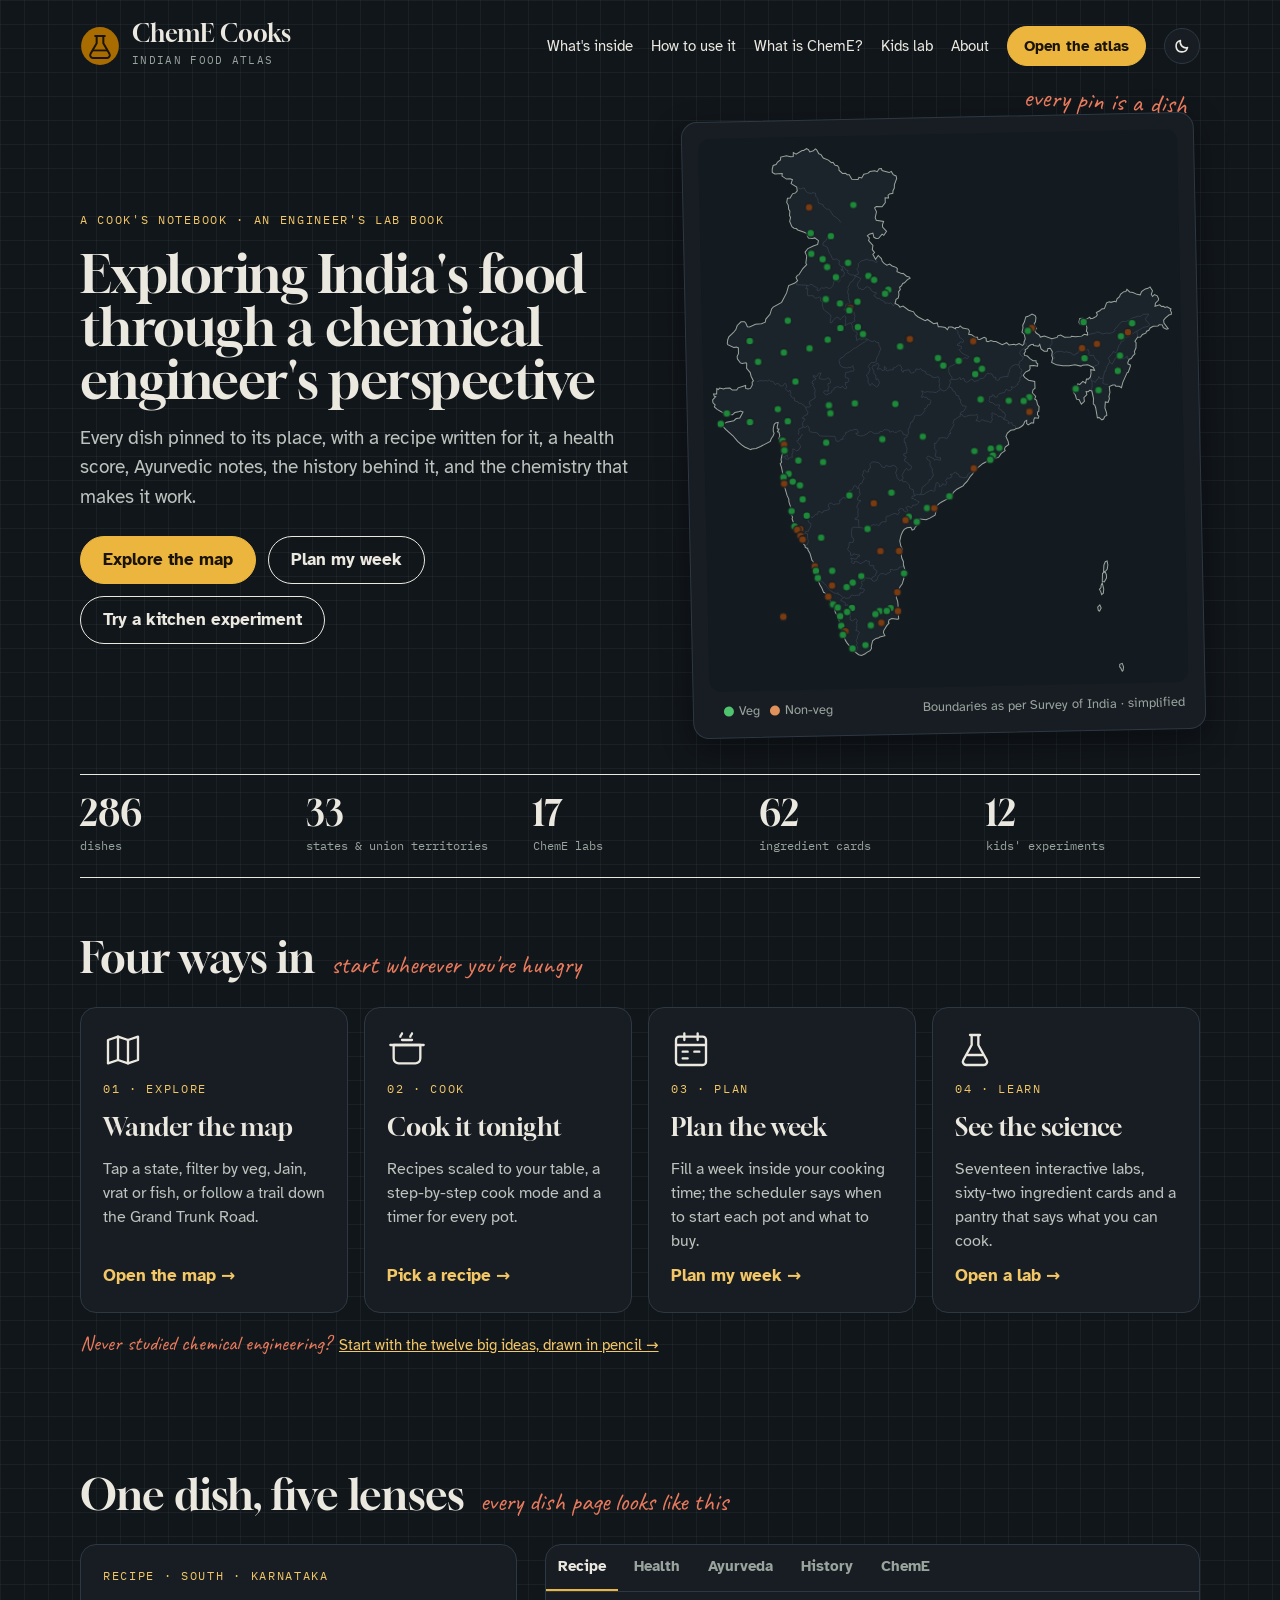
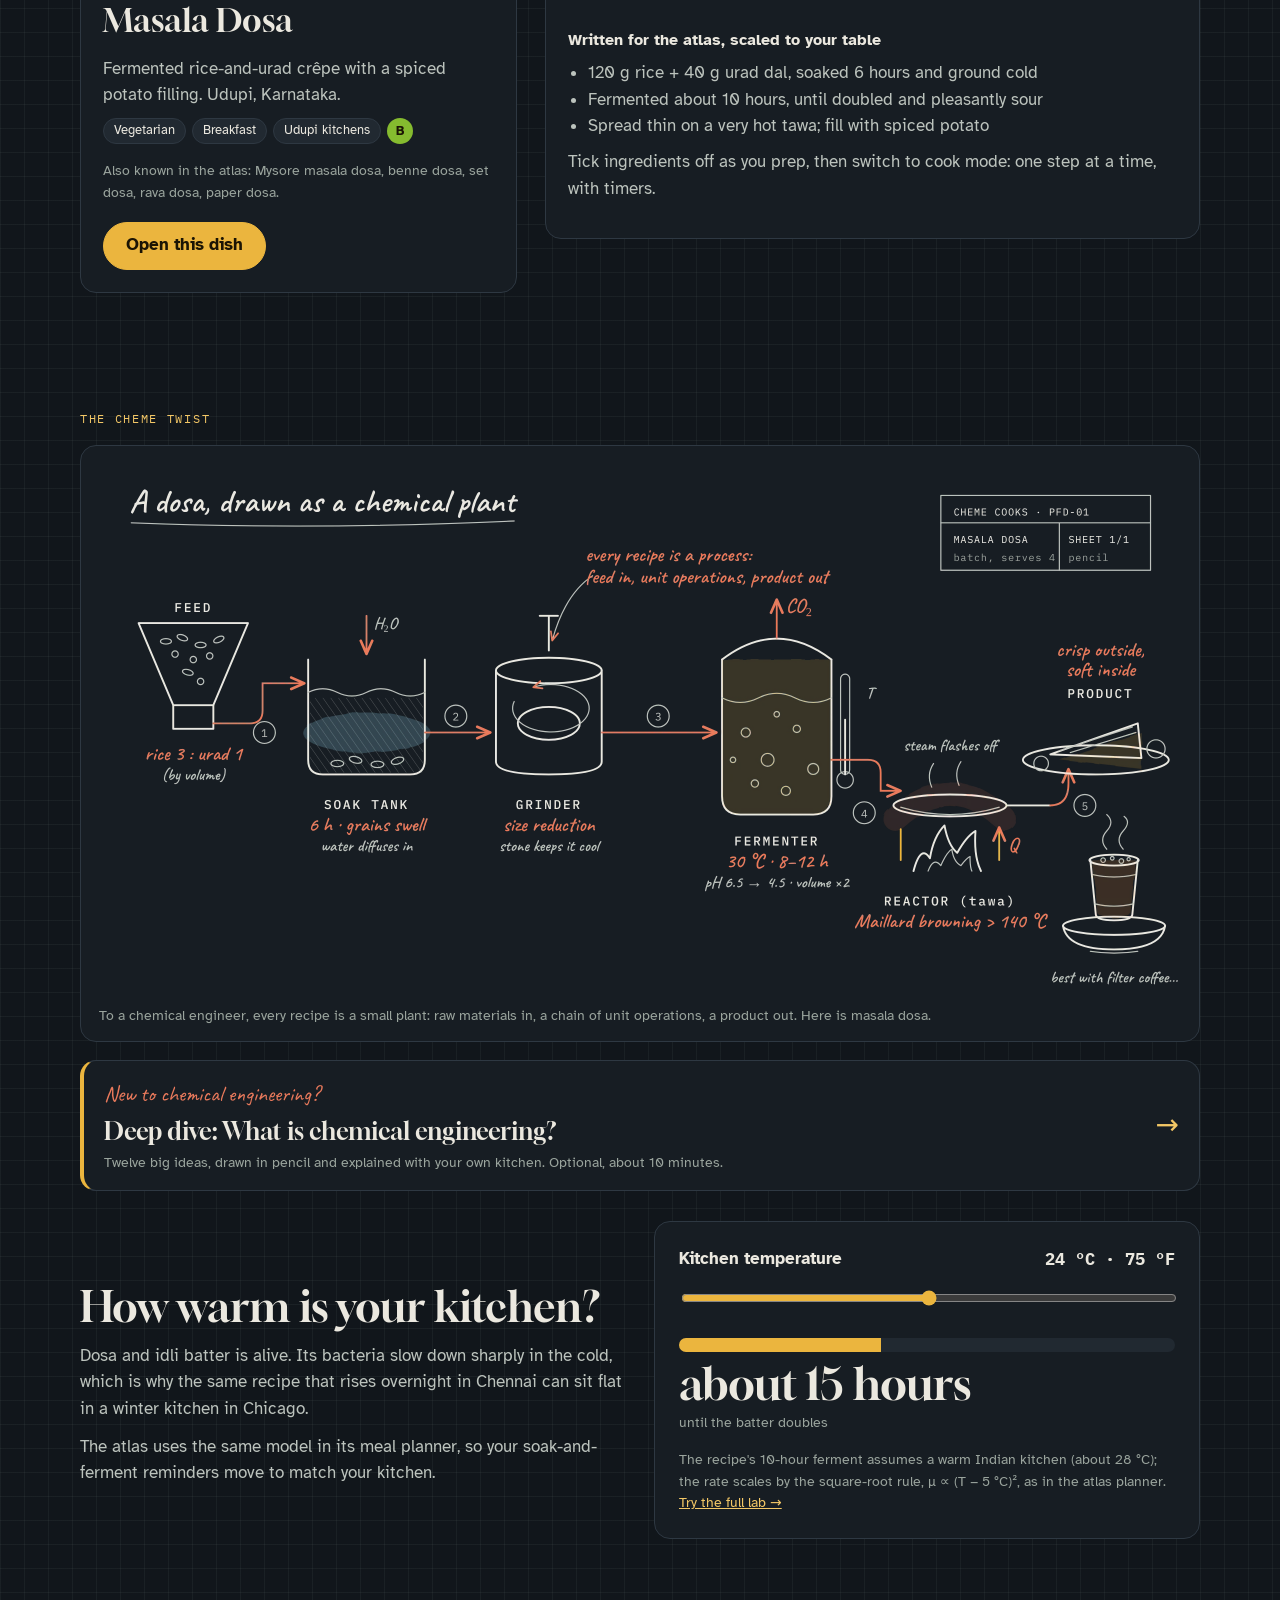
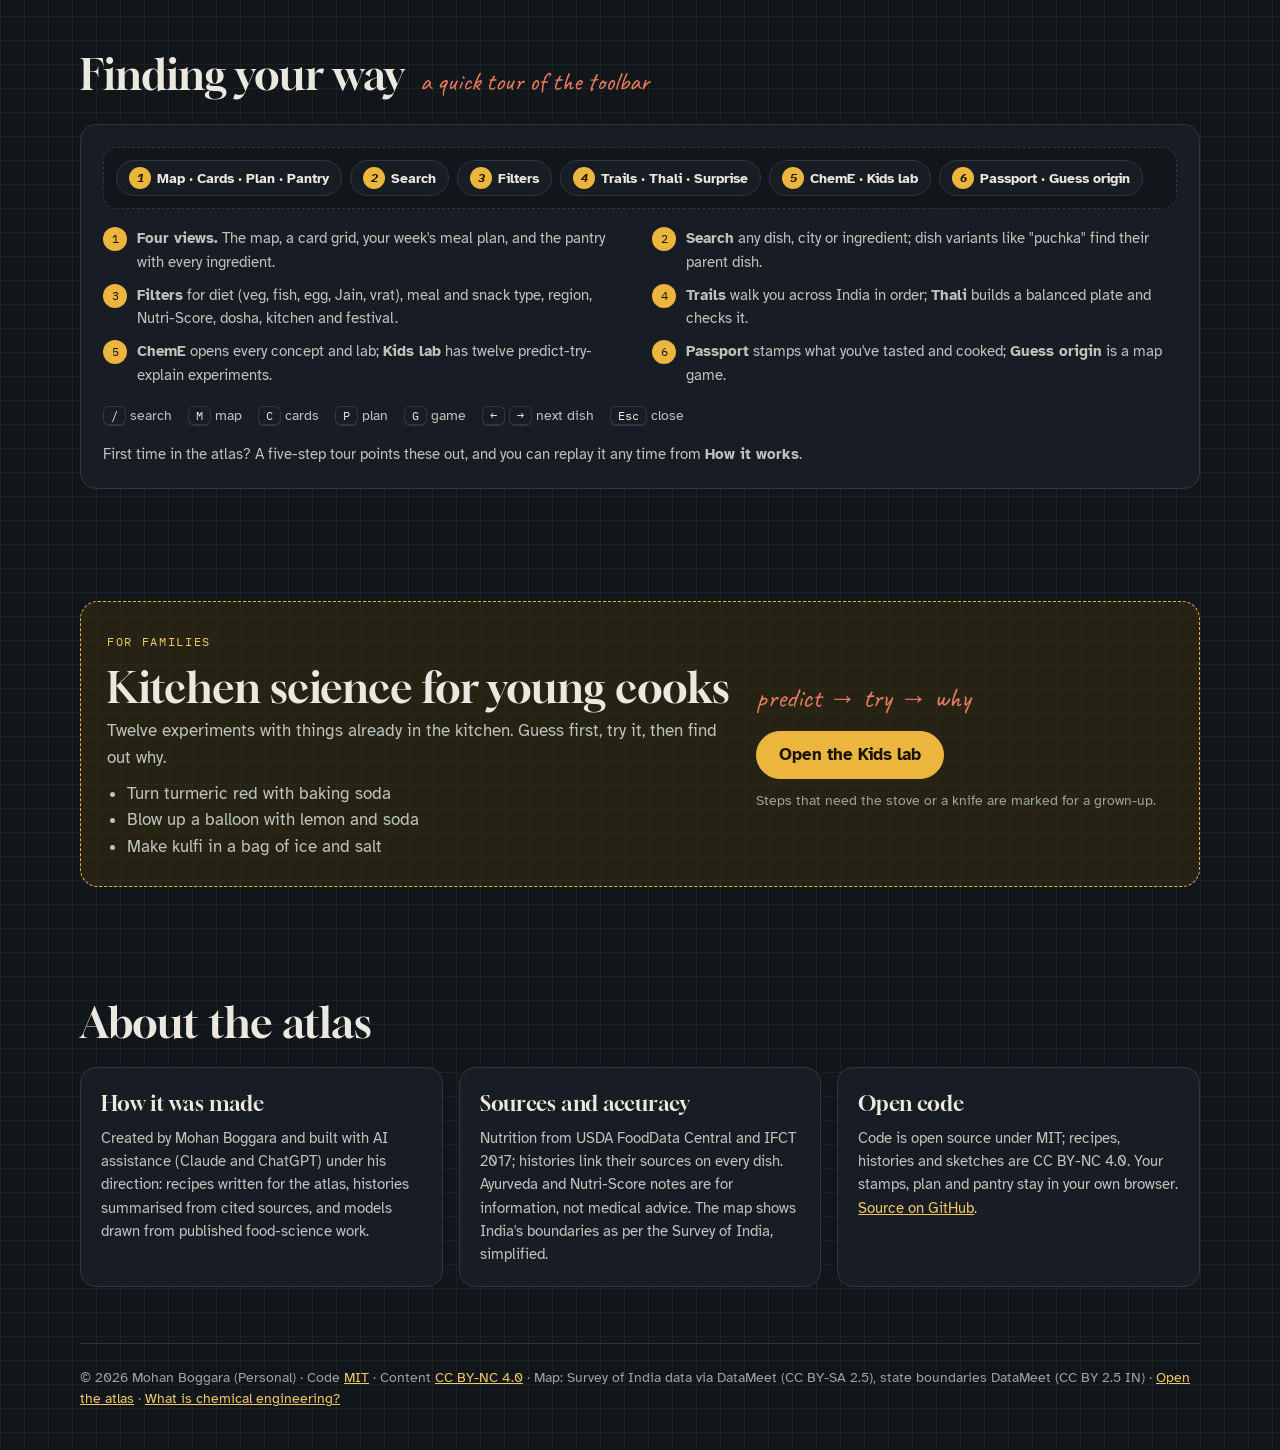
==== commit 6786b5b6: "v38: publishing fixes (no unreleased-atlas links, AI credit, share images) - Festival tags no longer" ====
--- a/docs/index.html
+++ b/docs/index.html
@@ -382,7 +382,7 @@
 <section id="about" class="rv" aria-labelledby="h-about">
   <div class="shead"><h2 id="h-about">About the atlas</h2></div>
   <div class="about">
-    <div class="card"><h3>How it was made</h3><p>Created by Mohan Boggara and built with AI assistance (Claude) under his direction: recipes written for the atlas, histories summarised from cited sources, and models drawn from published food-science work.</p></div>
+    <div class="card"><h3>How it was made</h3><p>Created by Mohan Boggara and built with AI assistance (Claude and ChatGPT) under his direction: recipes written for the atlas, histories summarised from cited sources, and models drawn from published food-science work.</p></div>
     <div class="card"><h3>Sources and accuracy</h3><p>Nutrition from USDA FoodData Central and IFCT 2017; histories link their sources on every dish. Ayurveda and Nutri-Score notes are for information, not medical advice. The map shows India's boundaries as per the Survey of India, simplified.</p></div>
     <div class="card"><h3>Open code</h3><p>Code is open source under MIT; recipes, histories and sketches are CC BY-NC 4.0. Your stamps, plan and pantry stay in your own browser. <a href="https://github.com/mboggara-personal/cheme-cooks">Source on GitHub</a>.</p></div>
   </div>
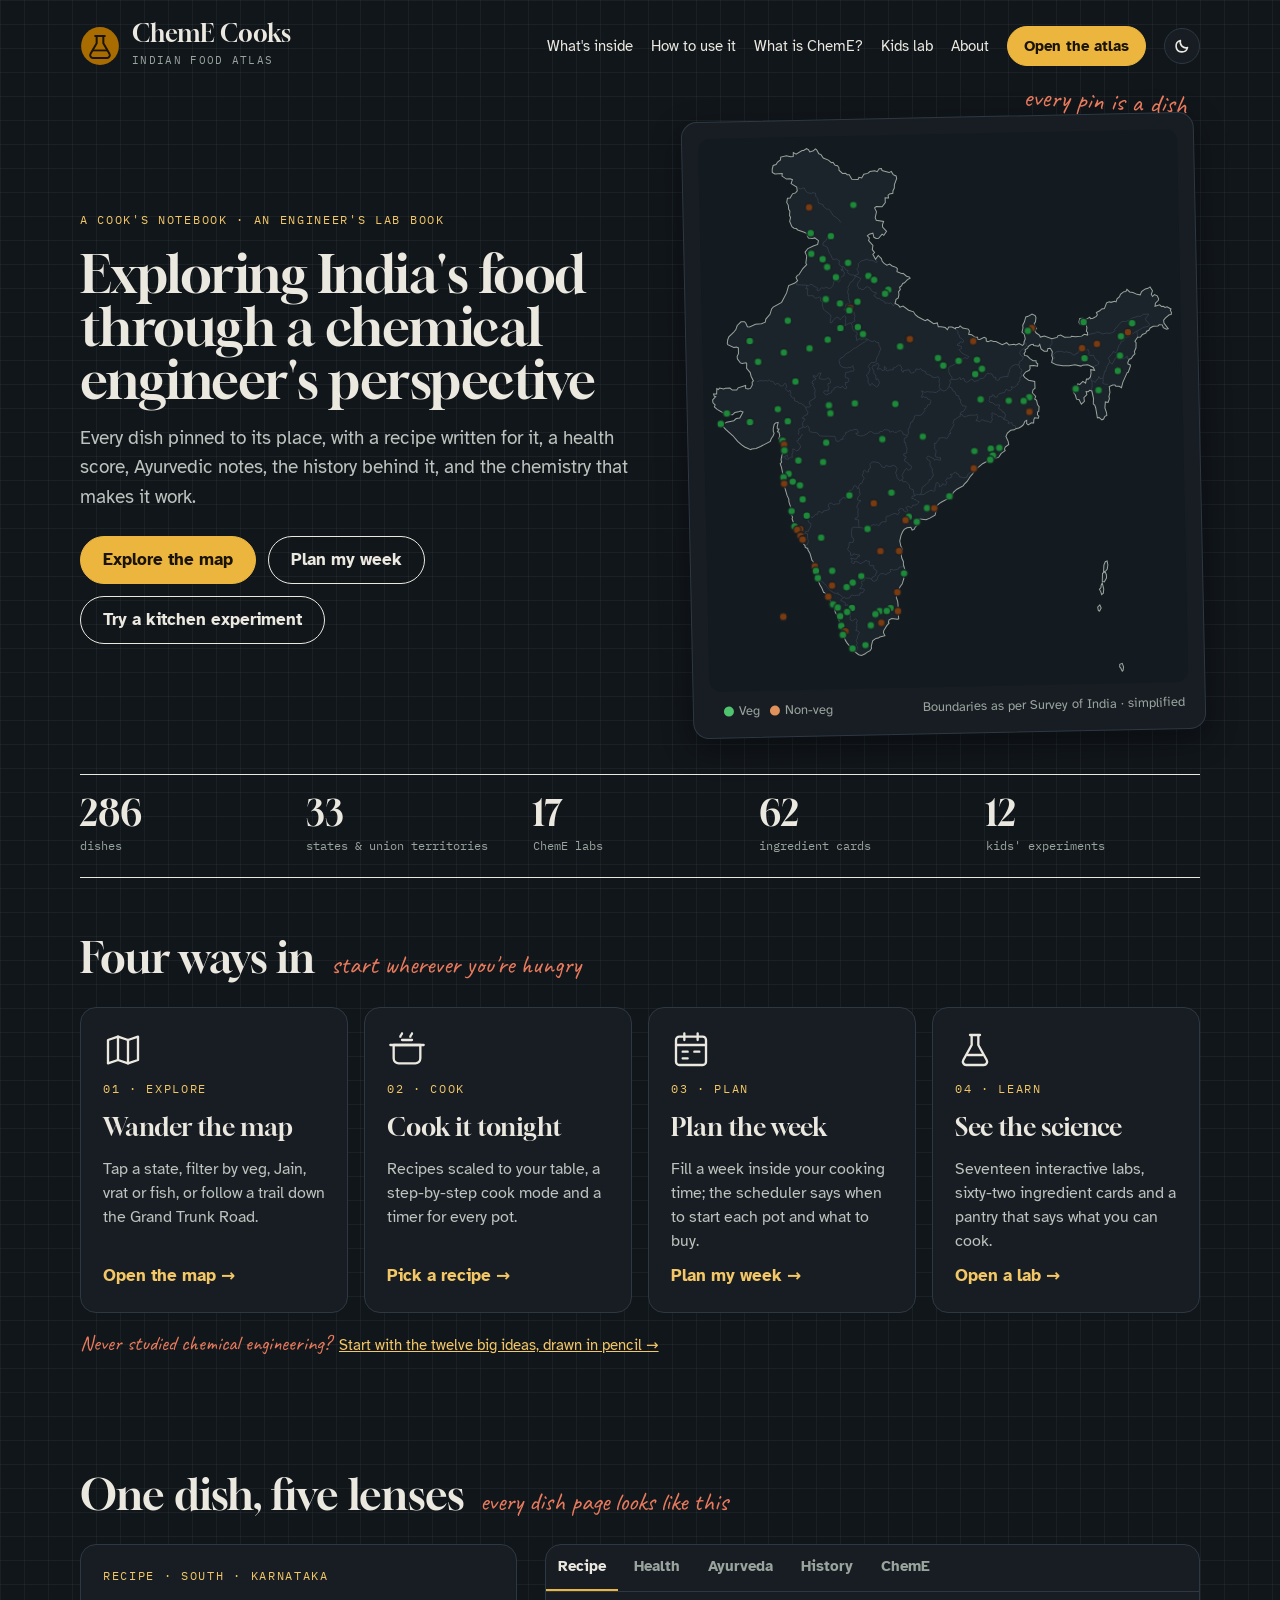
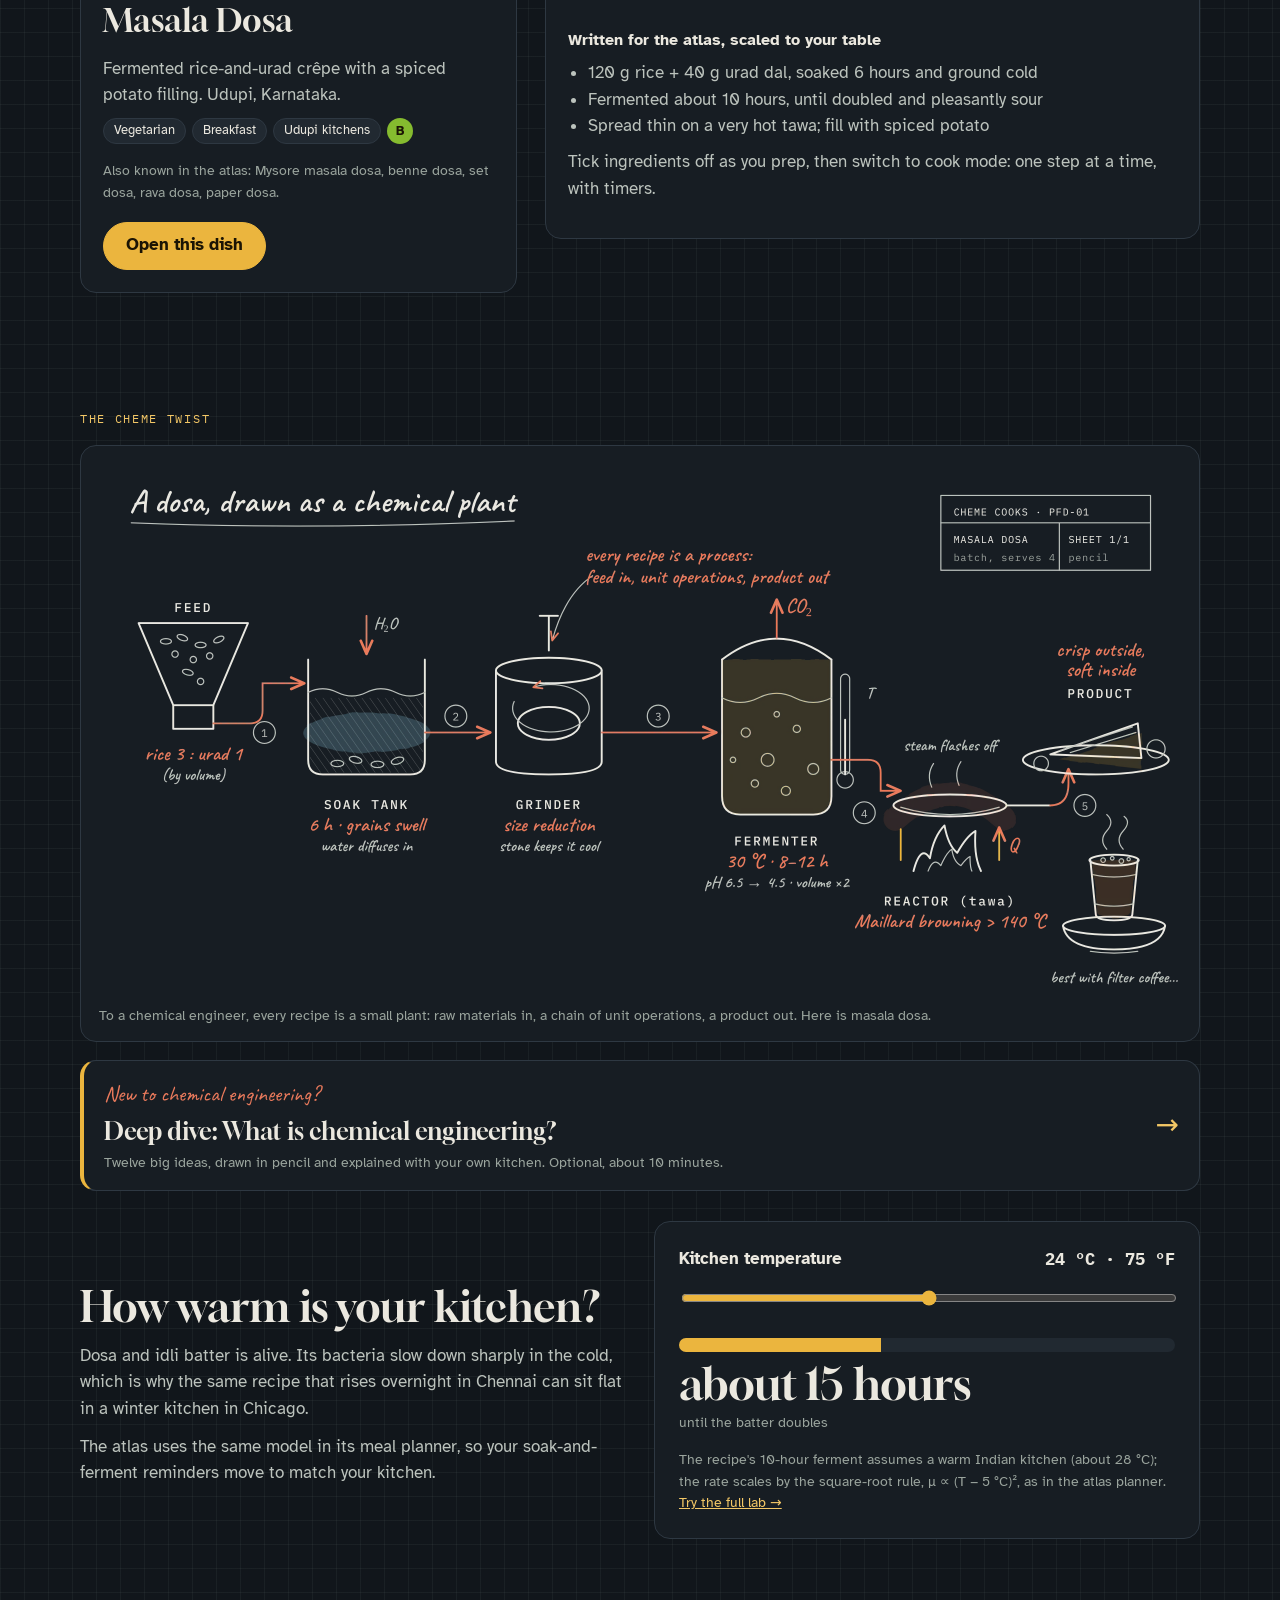
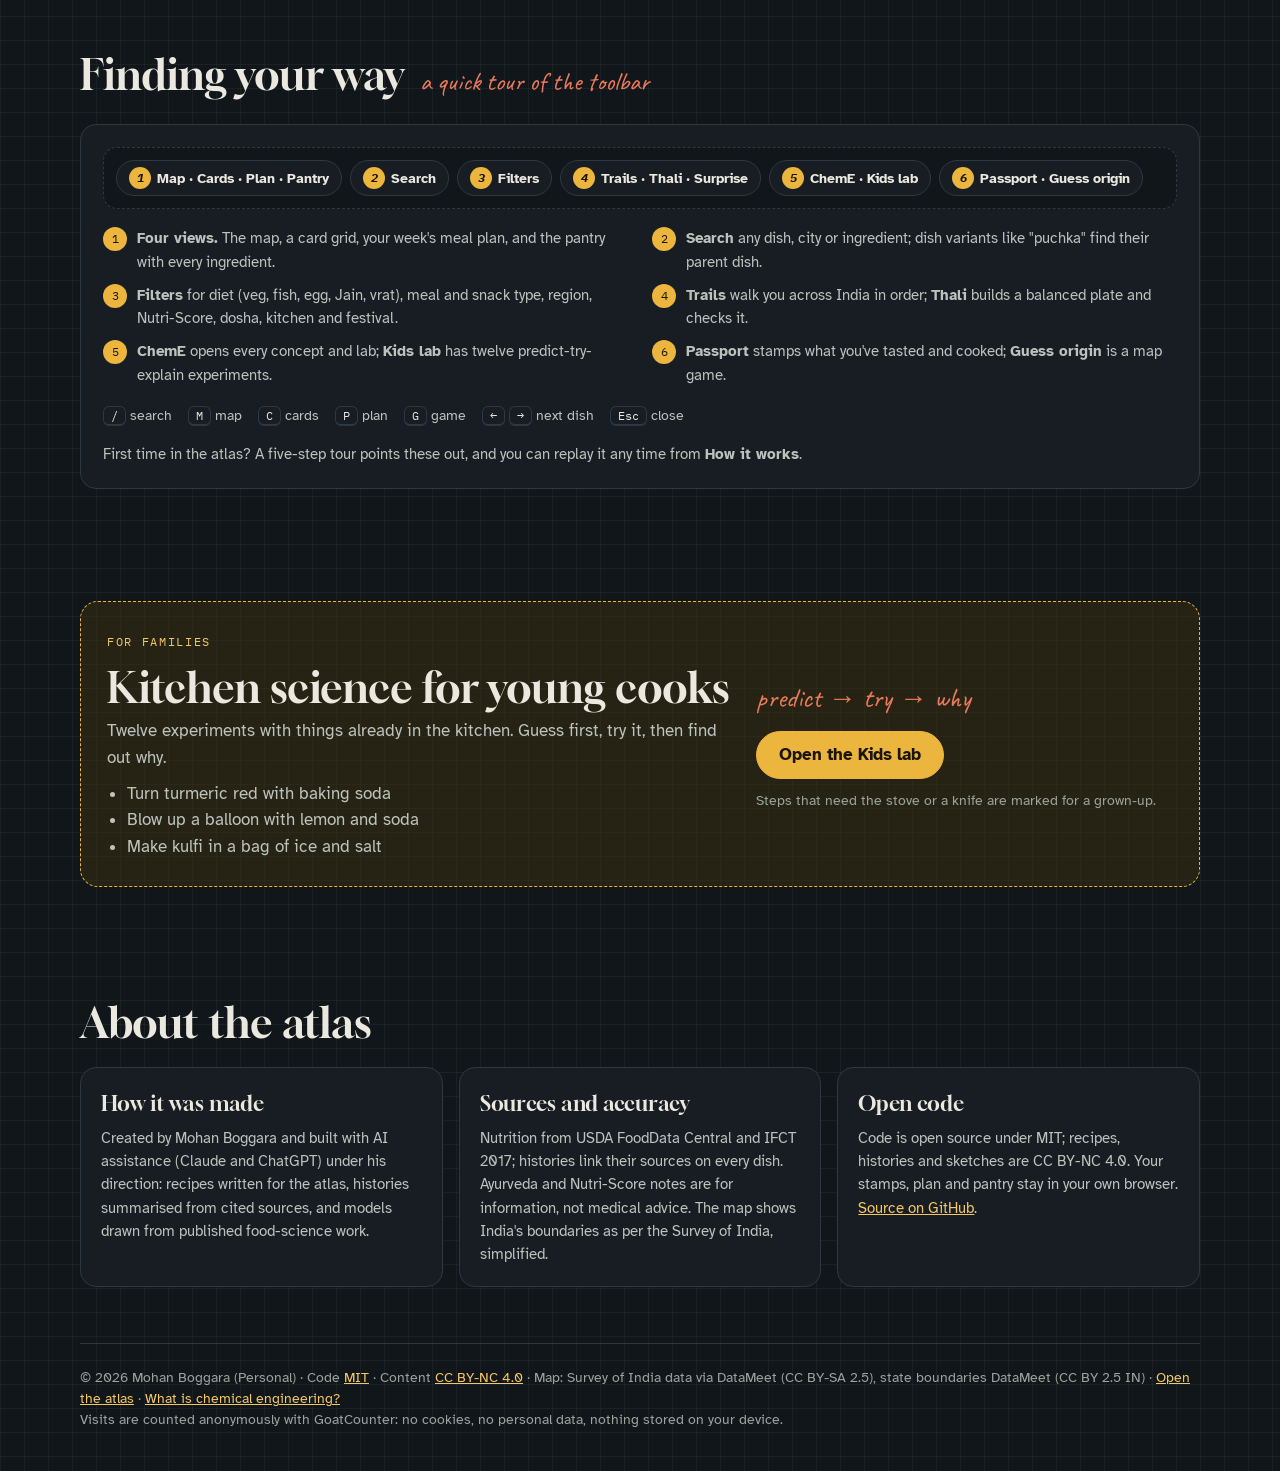
==== commit 294fc75f: "Add anonymous GoatCounter visit and action counts; privacy note in footers Co-Authored-By: Claude Op" ====
--- a/docs/index.html
+++ b/docs/index.html
@@ -391,6 +391,7 @@
 
 <footer>
   © 2026 Mohan Boggara (Personal) · Code <a href="https://github.com/mboggara-personal/cheme-cooks/blob/main/LICENSE">MIT</a> · Content <a href="https://creativecommons.org/licenses/by-nc/4.0/">CC BY-NC 4.0</a> · Map: Survey of India data via DataMeet (CC BY-SA 2.5), state boundaries DataMeet (CC BY 2.5 IN) · <a href="atlas/">Open the atlas</a> · <a href="cheme/">What is chemical engineering?</a>
+<br><span class="privacy">Visits are counted anonymously with GoatCounter: no cookies, no personal data, nothing stored on your device.</span>
 </footer>
 </div>
 <script>
@@ -417,6 +418,7 @@
 function sync(){var d=cur()==="dark";document.querySelectorAll(".themebtn").forEach(function(b){b.setAttribute("aria-pressed",d?"true":"false");b.setAttribute("aria-label",d?"Switch to light mode":"Switch to dark mode");b.title=d?"Light mode":"Dark mode"})}
 document.addEventListener("click",function(e){var b=e.target.closest&&e.target.closest(".themebtn");if(!b)return;var n=cur()==="dark"?"light":"dark";r.setAttribute("data-theme",n);try{localStorage.setItem("cc-theme",n)}catch(_){}sync()});
 if(mq.addEventListener)mq.addEventListener("change",sync);sync()})();</script>
+<script data-goatcounter="https://chemecooks.goatcounter.com/count" async src="https://gc.zgo.at/count.js"></script>
 <script>(function(){var r=document.documentElement;function s(){var l=r.getAttribute("data-theme")==="light";document.querySelectorAll("img.skimg").forEach(function(i){var u=l?i.dataset.light:i.dataset.dark;if(i.getAttribute("src")!==u)i.setAttribute("src",u)})}s();new MutationObserver(s).observe(r,{attributes:true,attributeFilter:["data-theme"]})})();</script>
 </body>
 </html>
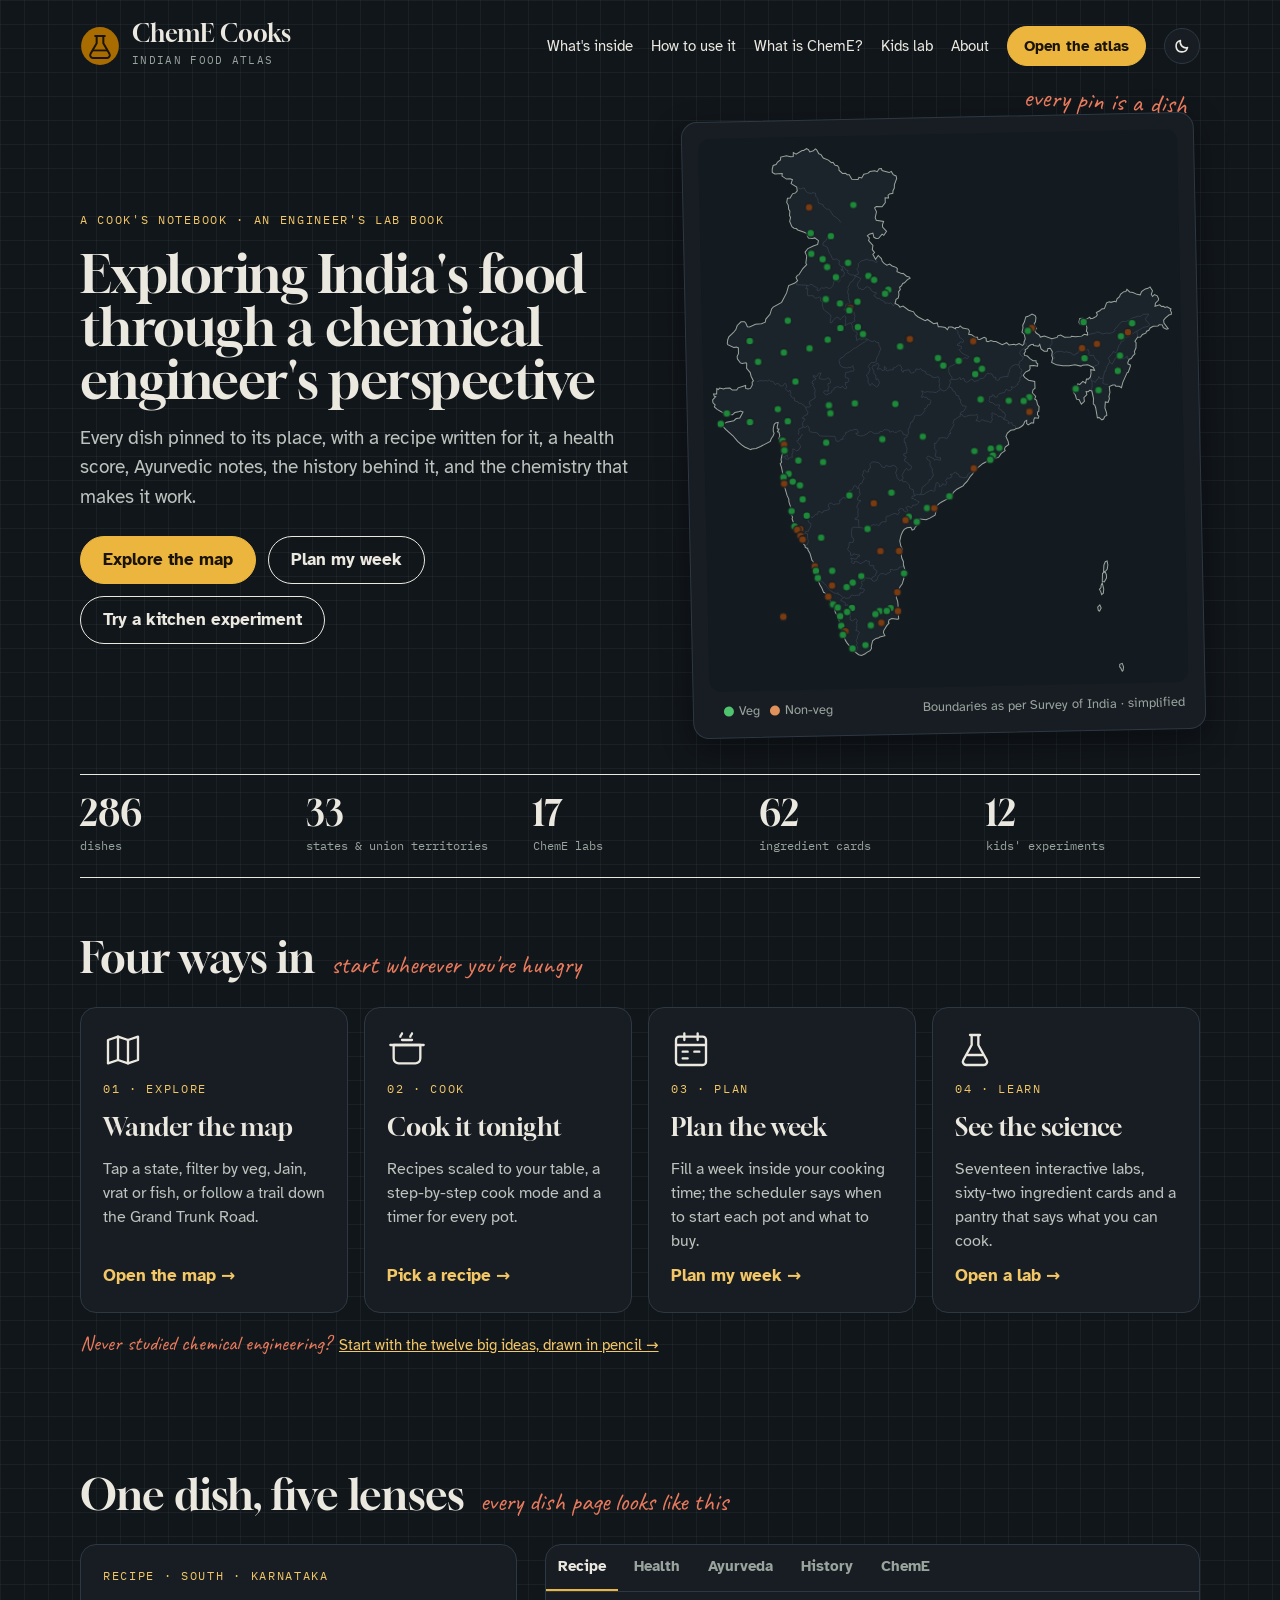
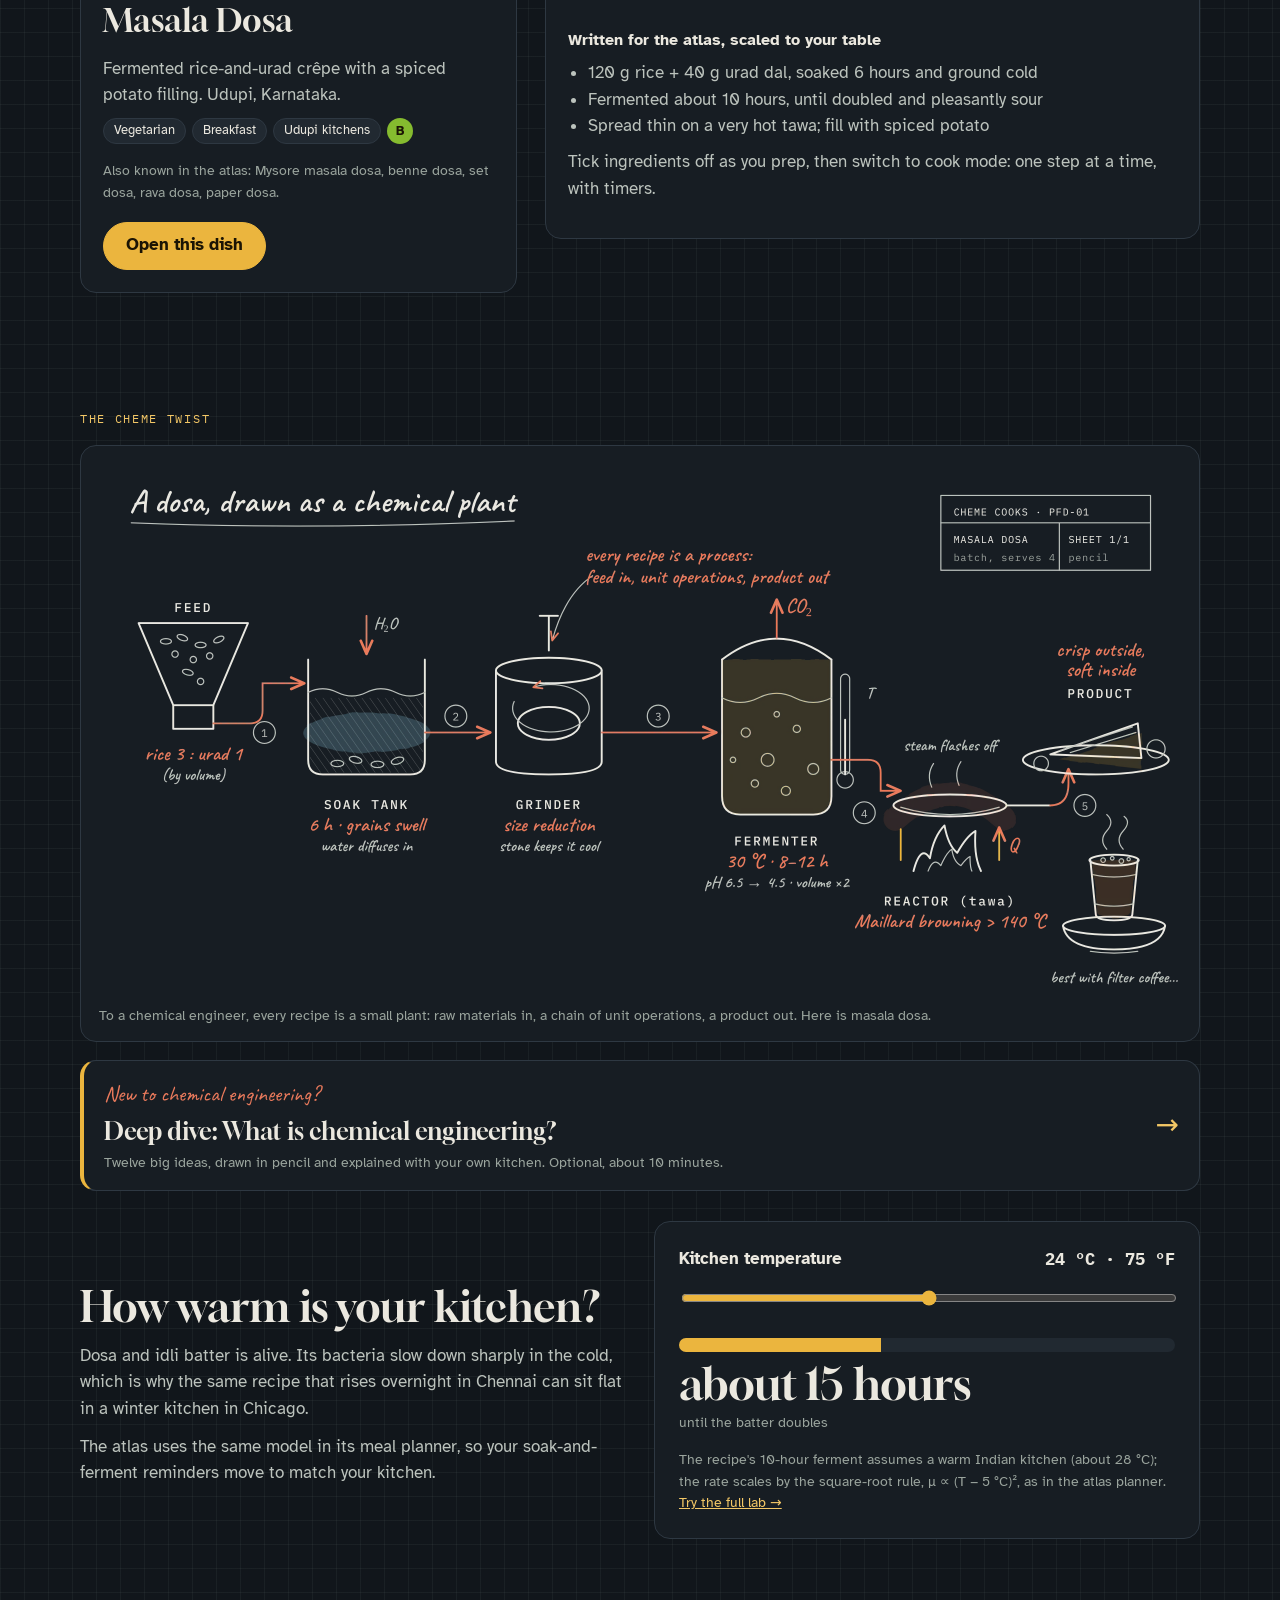
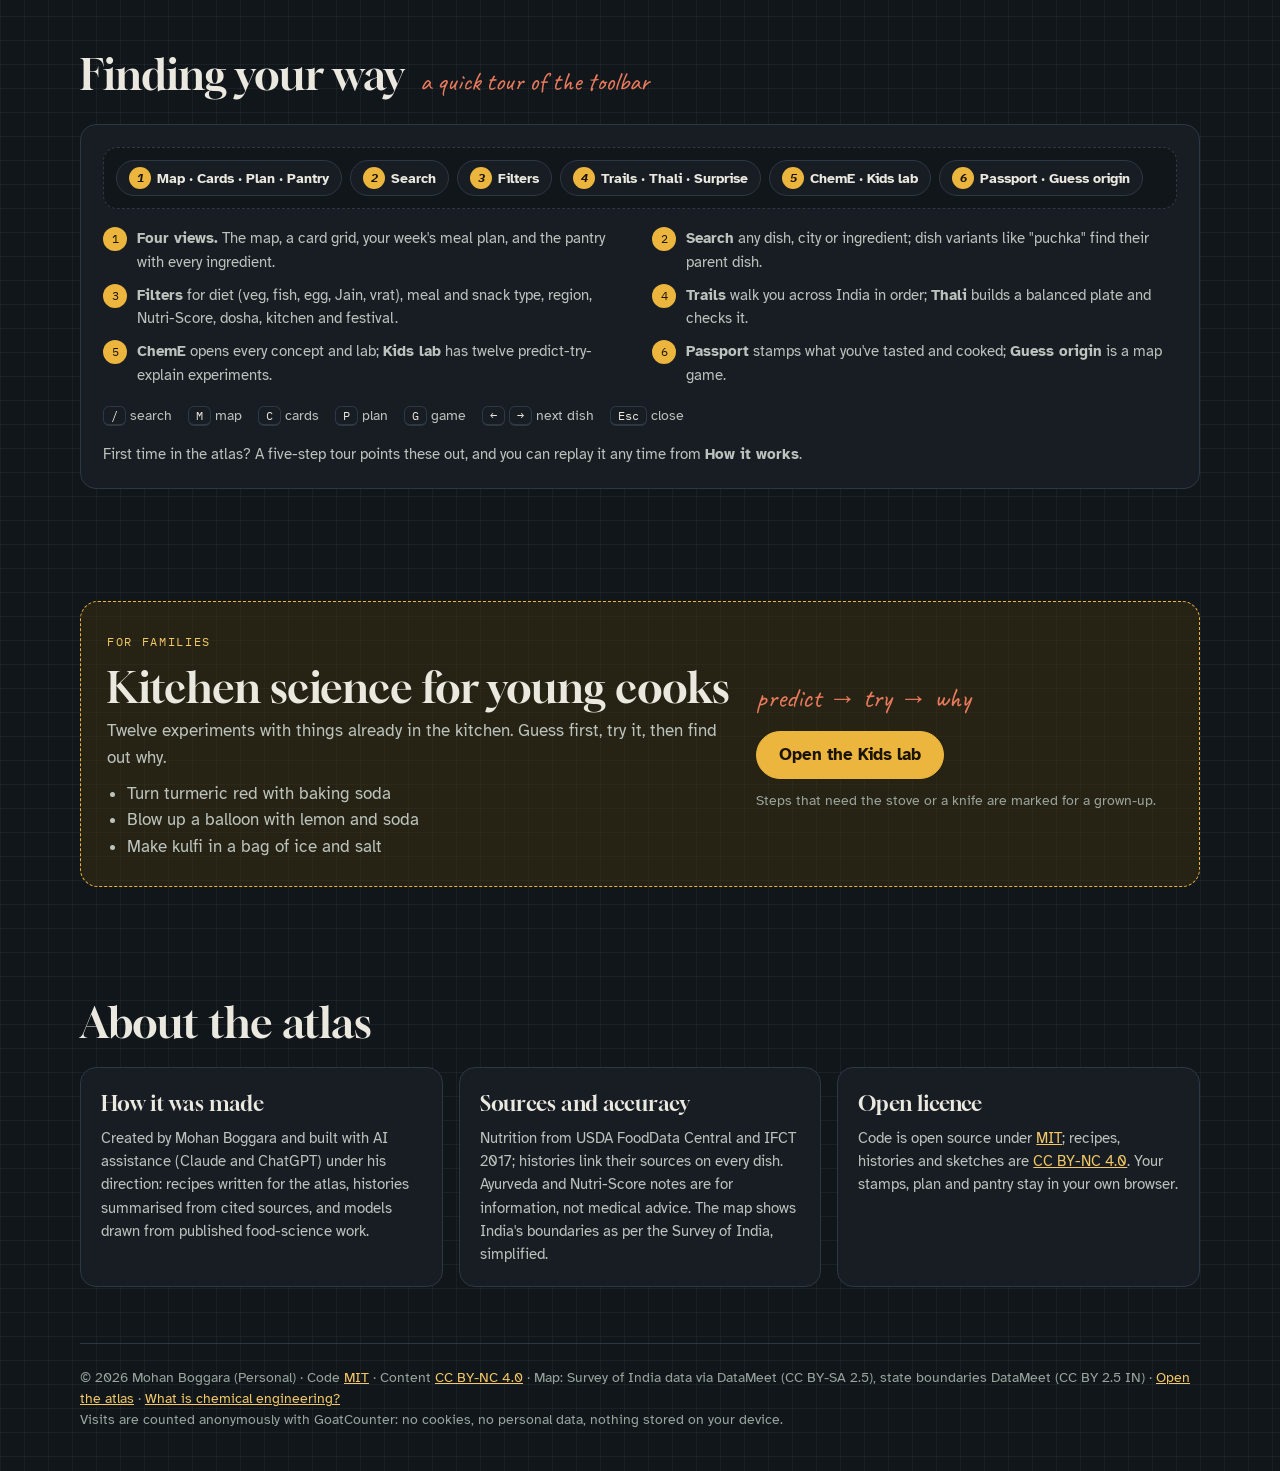
==== commit c831380c: "v40: move to cheme-cooks.ekaneka.org (canonical and share URLs); remove GitHub links from pages Co-A" ====
--- a/docs/index.html
+++ b/docs/index.html
@@ -9,15 +9,16 @@
 <meta property="og:description" content="286 Indian dishes on a map, with recipes, history and the chemistry that makes them work.">
 <meta property="og:type" content="website">
 <meta property="og:site_name" content="ChemE Cooks">
-<meta property="og:url" content="https://mboggara-personal.github.io/cheme-cooks/">
-<meta property="og:image" content="https://mboggara-personal.github.io/cheme-cooks/og-dosa.png">
+<link rel="canonical" href="https://cheme-cooks.ekaneka.org/">
+<meta property="og:url" content="https://cheme-cooks.ekaneka.org/">
+<meta property="og:image" content="https://cheme-cooks.ekaneka.org/og-dosa.png">
 <meta property="og:image:width" content="1200">
 <meta property="og:image:height" content="630">
 <meta property="og:image:alt" content="Pencil sketch of a masala dosa drawn as a chemical plant: feed, soak tank, grinder, fermenter, tawa reactor, product">
 <meta name="twitter:card" content="summary_large_image">
 <meta name="twitter:title" content="ChemE Cooks: Exploring India's food through a chemical engineer's perspective">
 <meta name="twitter:description" content="286 Indian dishes on a map, with recipes, history and the chemistry that makes them work.">
-<meta name="twitter:image" content="https://mboggara-personal.github.io/cheme-cooks/og-dosa.png">
+<meta name="twitter:image" content="https://cheme-cooks.ekaneka.org/og-dosa.png">
 <meta name="twitter:image:alt" content="Pencil sketch of a masala dosa drawn as a chemical plant: feed, soak tank, grinder, fermenter, tawa reactor, product">
 <link rel="preconnect" href="https://fonts.googleapis.com">
 <link rel="stylesheet" href="https://fonts.googleapis.com/css2?family=Gloock&family=Atkinson+Hyperlegible:wght@400;700&family=IBM+Plex+Mono:wght@400;500&family=Caveat:wght@600&display=swap">
@@ -384,13 +385,13 @@
   <div class="about">
     <div class="card"><h3>How it was made</h3><p>Created by Mohan Boggara and built with AI assistance (Claude and ChatGPT) under his direction: recipes written for the atlas, histories summarised from cited sources, and models drawn from published food-science work.</p></div>
     <div class="card"><h3>Sources and accuracy</h3><p>Nutrition from USDA FoodData Central and IFCT 2017; histories link their sources on every dish. Ayurveda and Nutri-Score notes are for information, not medical advice. The map shows India's boundaries as per the Survey of India, simplified.</p></div>
-    <div class="card"><h3>Open code</h3><p>Code is open source under MIT; recipes, histories and sketches are CC BY-NC 4.0. Your stamps, plan and pantry stay in your own browser. <a href="https://github.com/mboggara-personal/cheme-cooks">Source on GitHub</a>.</p></div>
+    <div class="card"><h3>Open licence</h3><p>Code is open source under <a href="https://opensource.org/license/mit">MIT</a>; recipes, histories and sketches are <a href="https://creativecommons.org/licenses/by-nc/4.0/">CC BY-NC 4.0</a>. Your stamps, plan and pantry stay in your own browser.</p></div>
   </div>
 </section>
 </main>
 
 <footer>
-  © 2026 Mohan Boggara (Personal) · Code <a href="https://github.com/mboggara-personal/cheme-cooks/blob/main/LICENSE">MIT</a> · Content <a href="https://creativecommons.org/licenses/by-nc/4.0/">CC BY-NC 4.0</a> · Map: Survey of India data via DataMeet (CC BY-SA 2.5), state boundaries DataMeet (CC BY 2.5 IN) · <a href="atlas/">Open the atlas</a> · <a href="cheme/">What is chemical engineering?</a>
+  © 2026 Mohan Boggara (Personal) · Code <a href="https://opensource.org/license/mit">MIT</a> · Content <a href="https://creativecommons.org/licenses/by-nc/4.0/">CC BY-NC 4.0</a> · Map: Survey of India data via DataMeet (CC BY-SA 2.5), state boundaries DataMeet (CC BY 2.5 IN) · <a href="atlas/">Open the atlas</a> · <a href="cheme/">What is chemical engineering?</a>
 <br><span class="privacy">Visits are counted anonymously with GoatCounter: no cookies, no personal data, nothing stored on your device.</span>
 </footer>
 </div>
